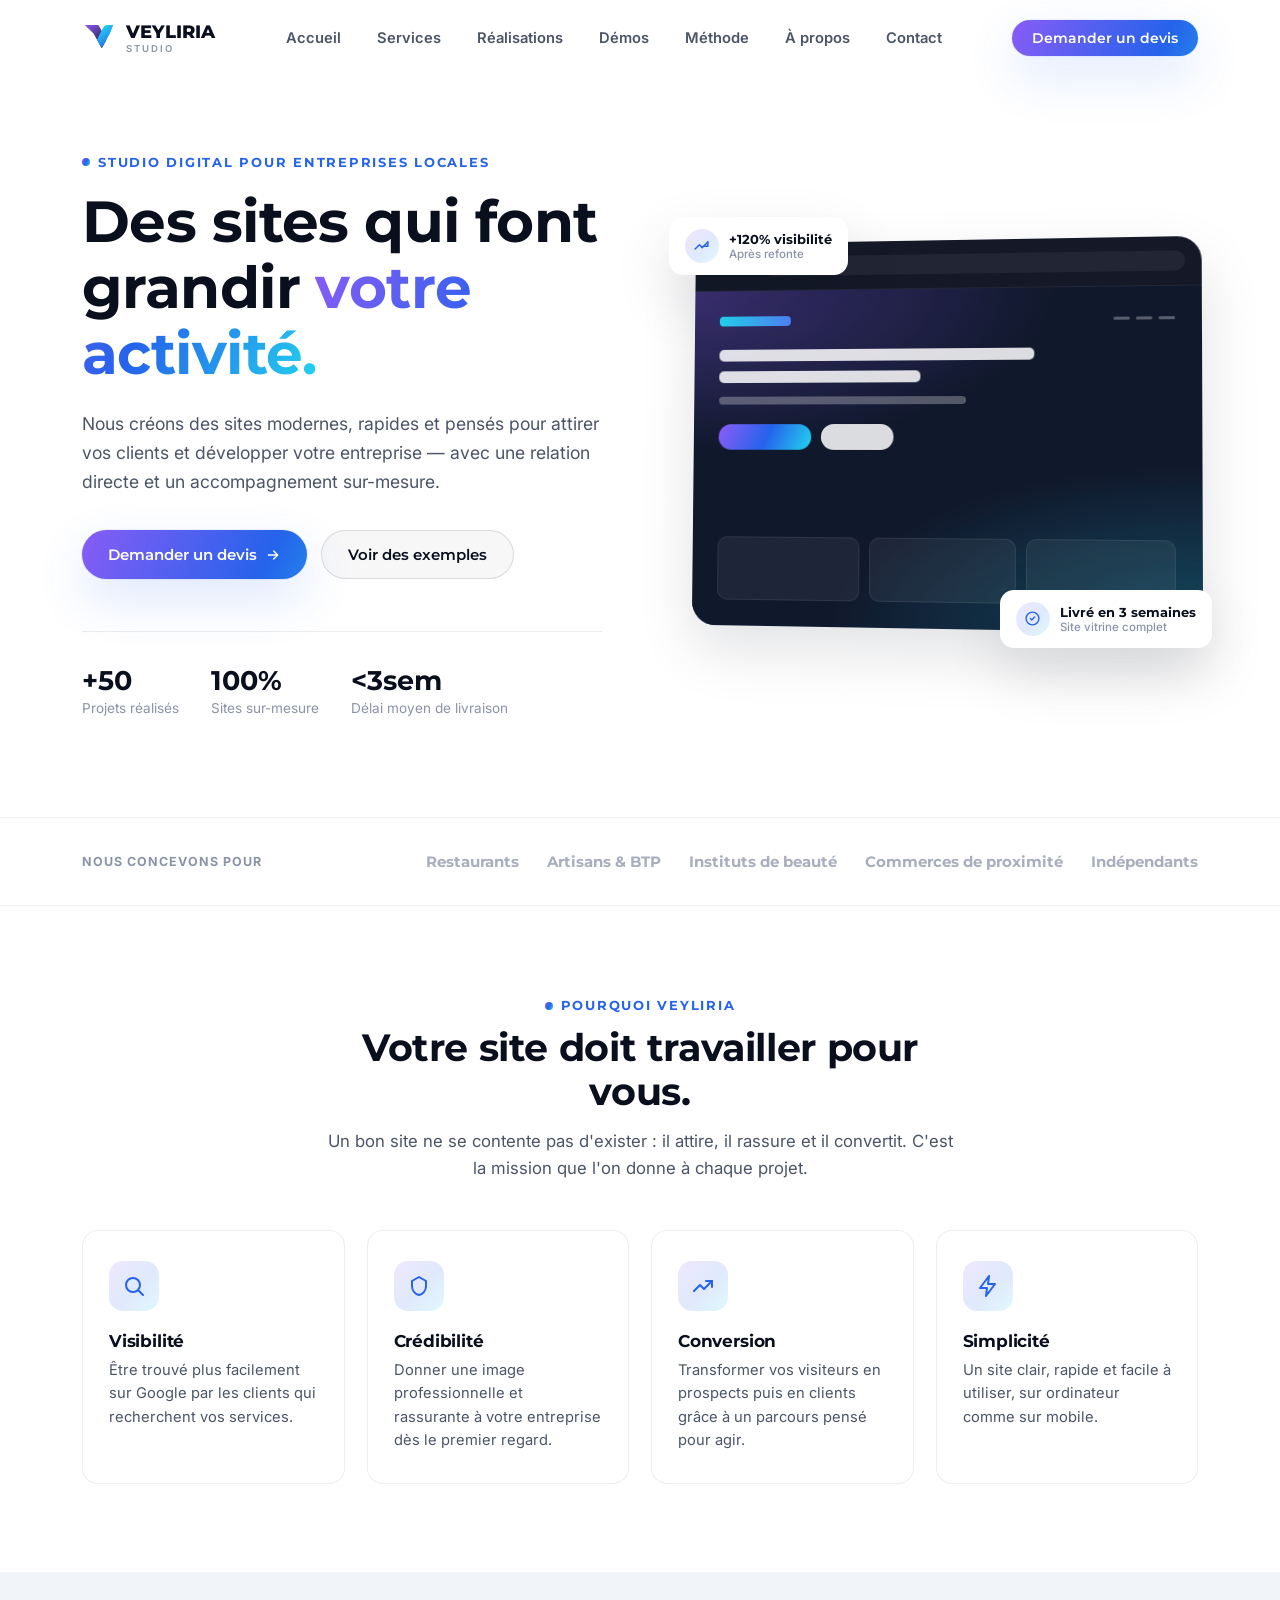
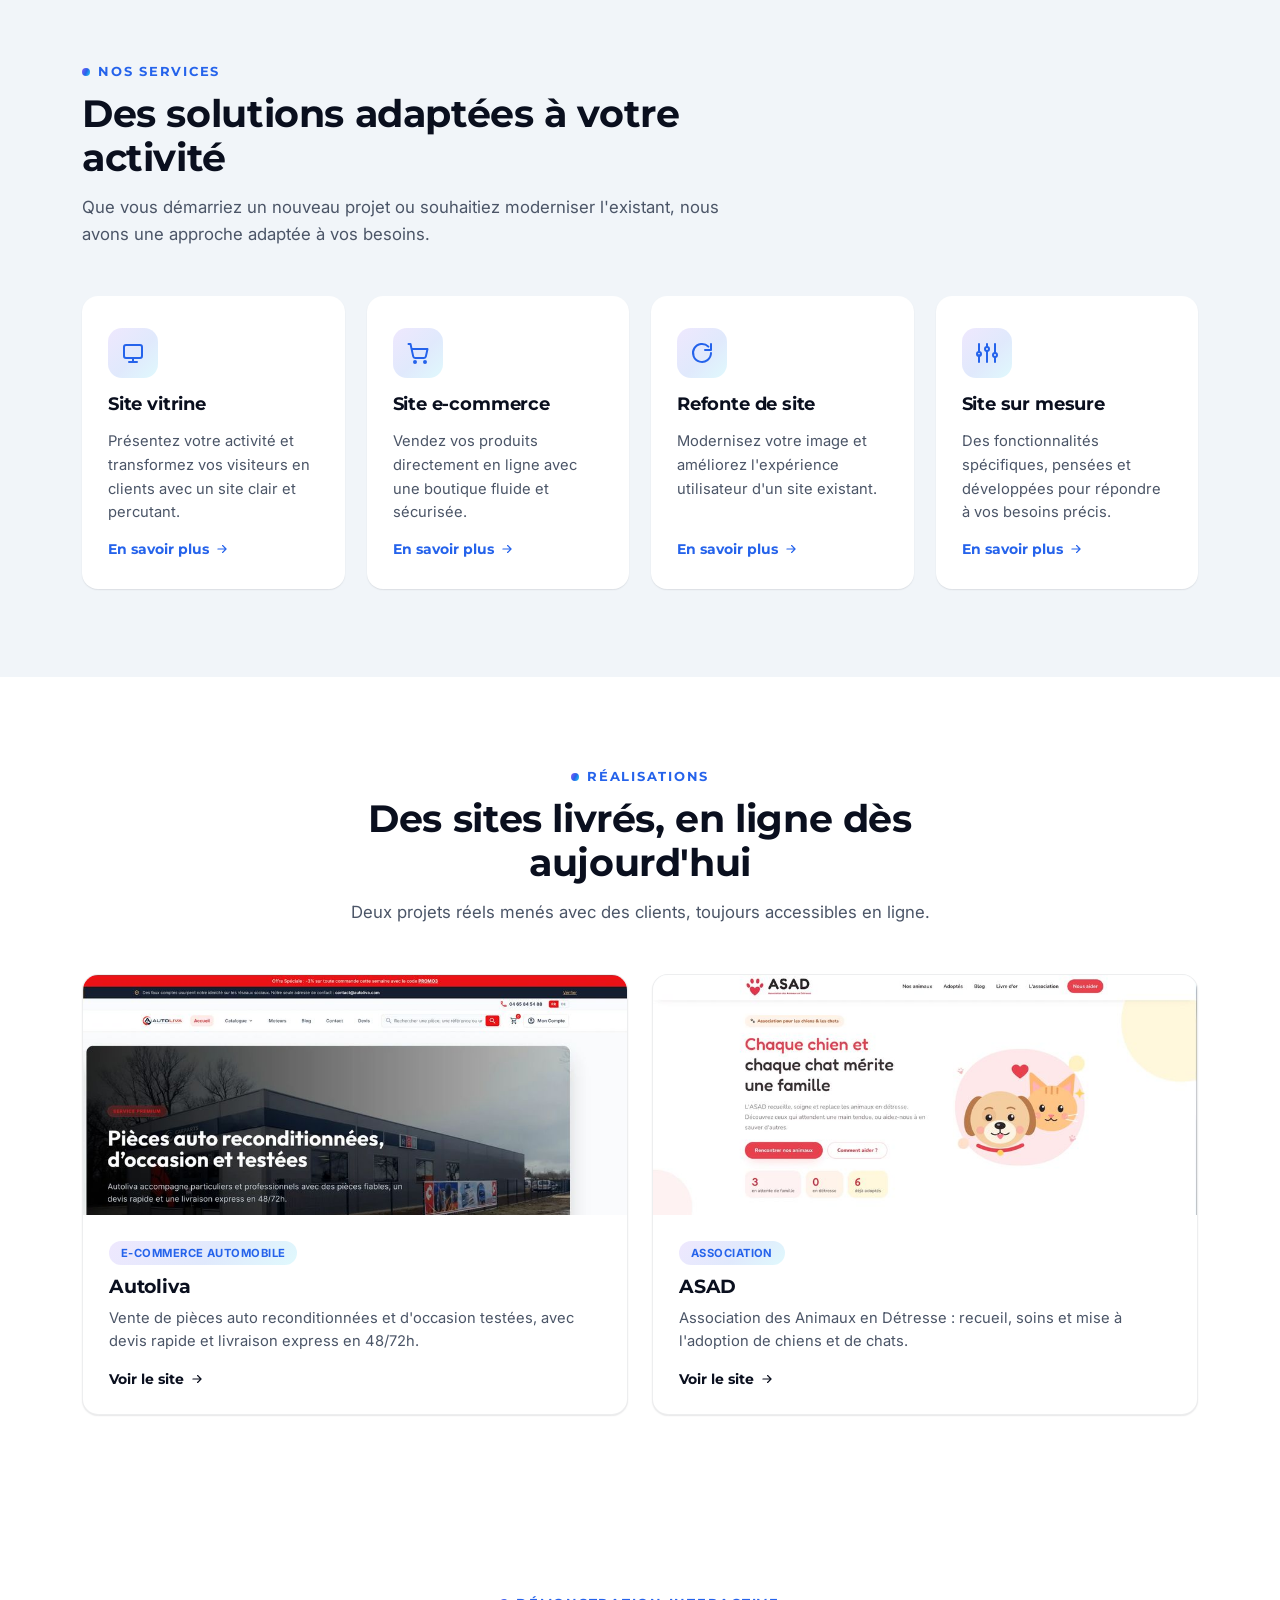
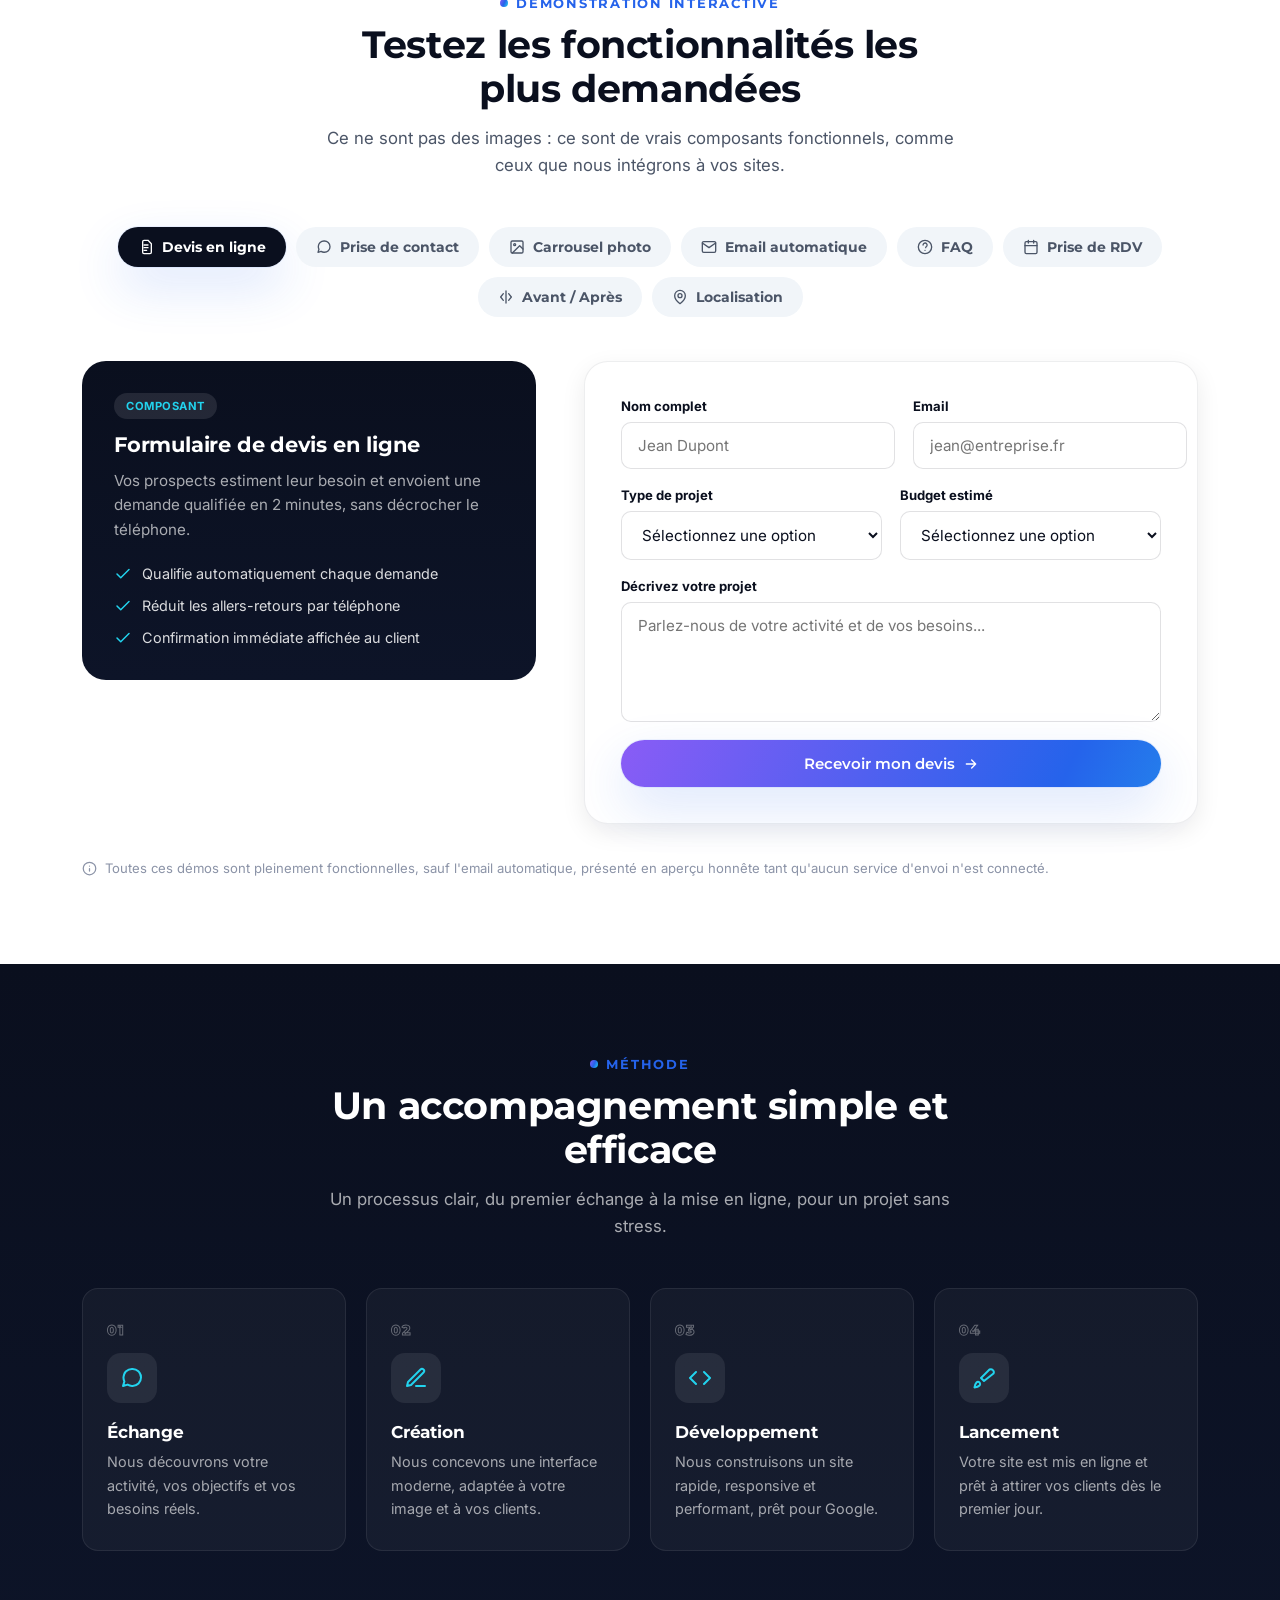
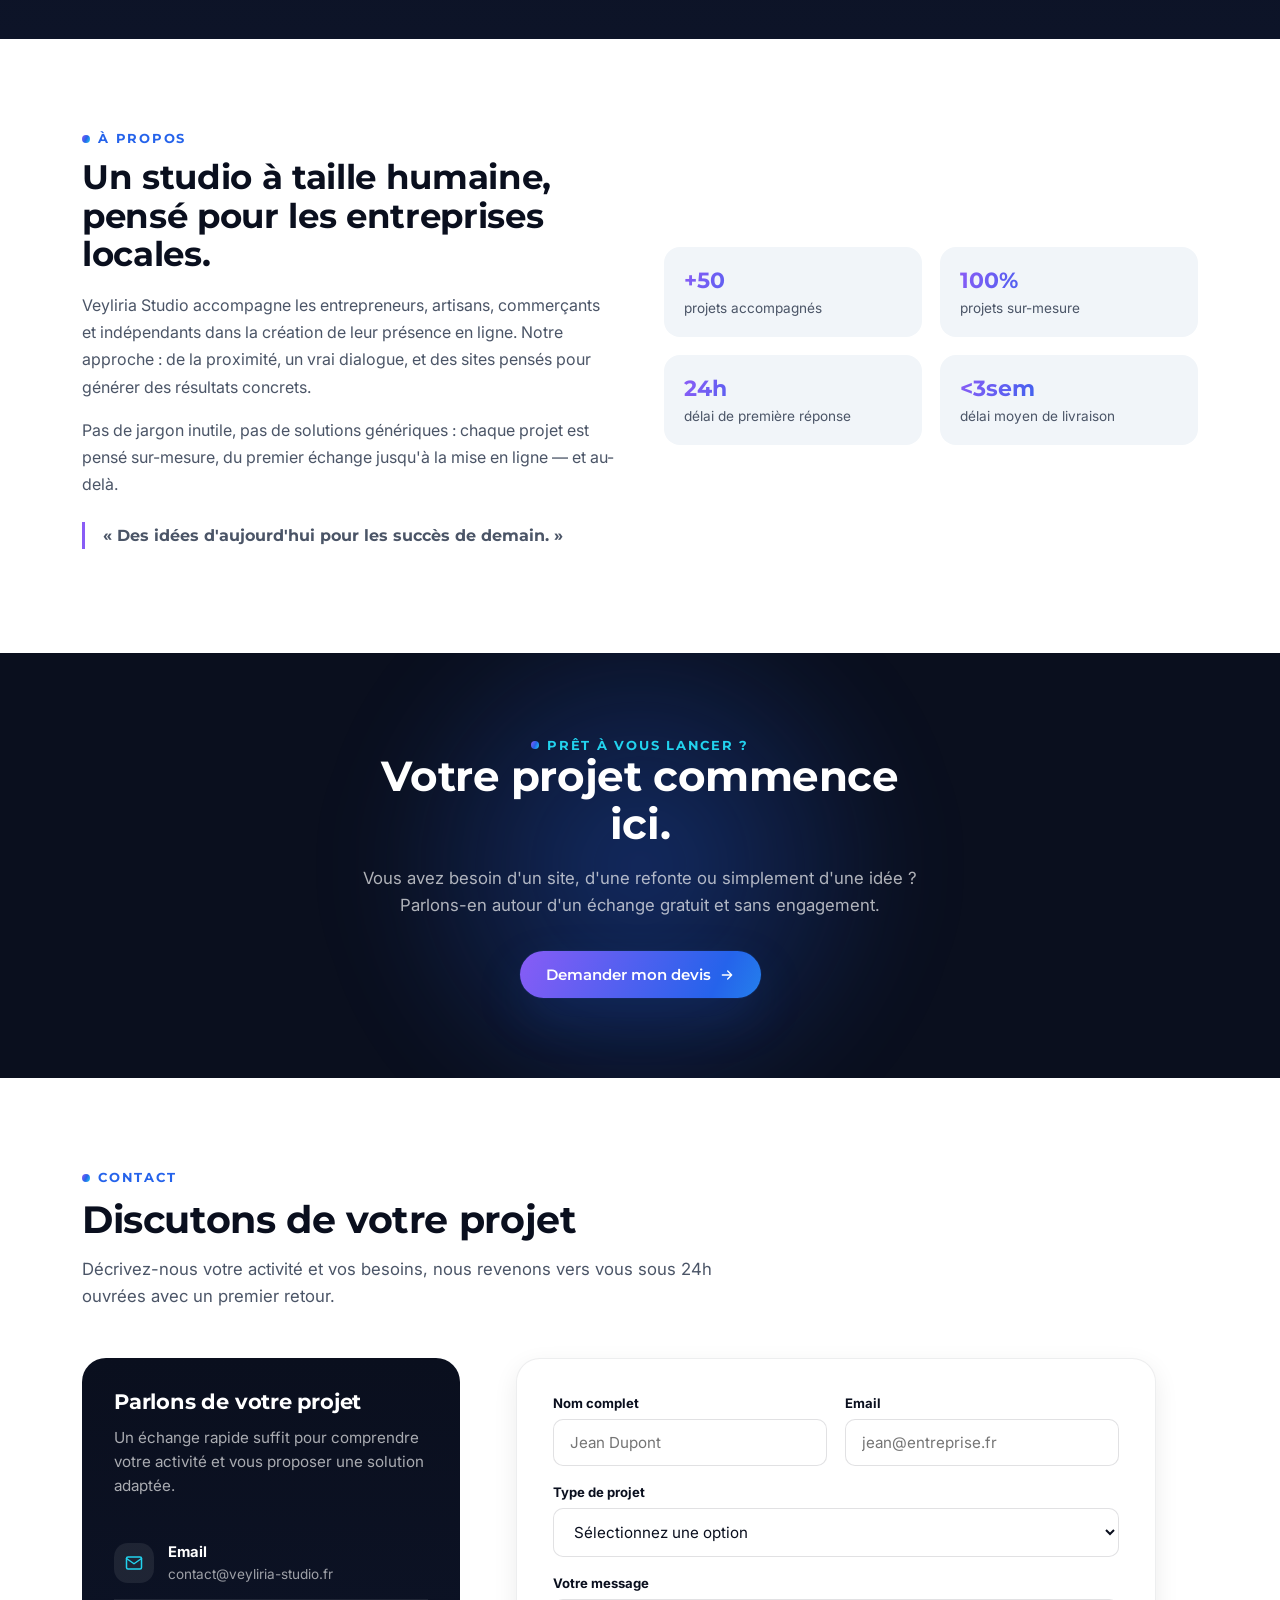
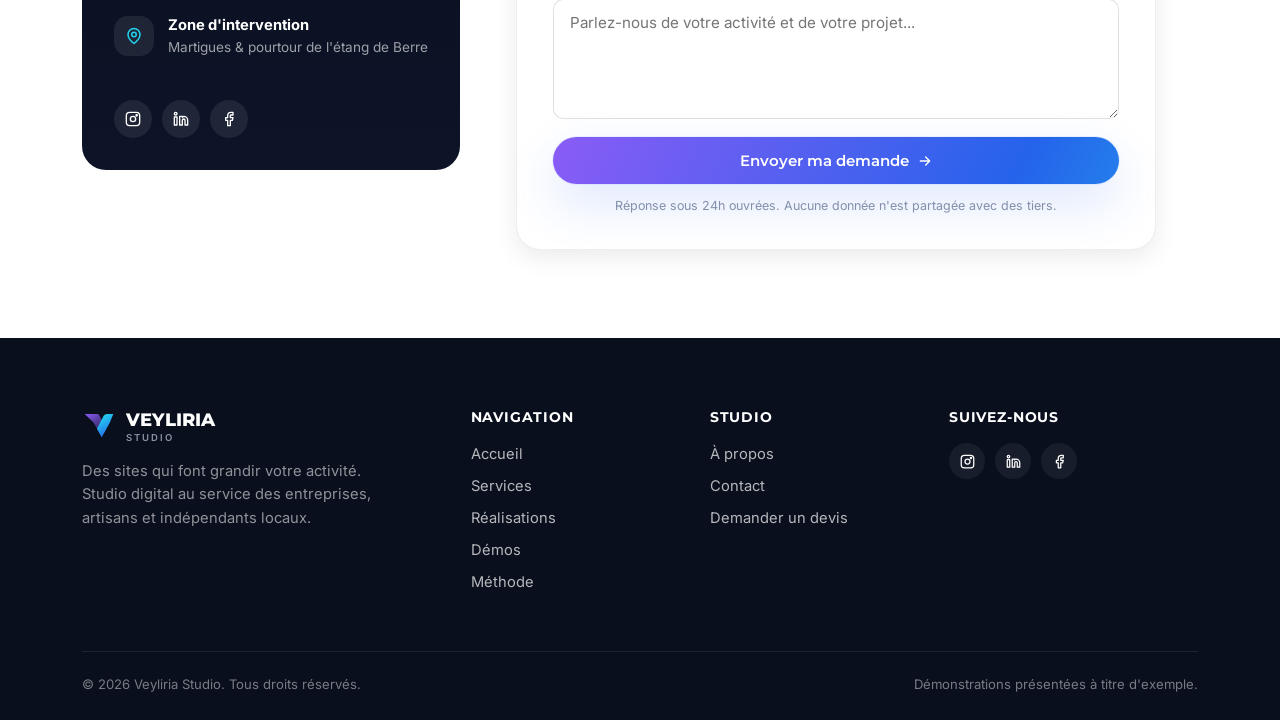
==== index.html @ 8e5d649e "Fix ASAD website URL Correct domain is asso-asad.fr (single "s"), not asso-assad.fr.  Co-Authored-By" ====
<!DOCTYPE html>
<html lang="fr">
<head>
<meta charset="UTF-8" />
<meta name="viewport" content="width=device-width, initial-scale=1.0" />
<title>Veyliria Studio — Des sites qui font grandir votre activité</title>
<meta name="description" content="Veyliria Studio crée des sites web modernes, rapides et sur-mesure pour les entreprises, artisans, commerçants et indépendants. Site vitrine, e-commerce, refonte." />
<link rel="icon" href="data:image/svg+xml,%3Csvg xmlns='http://www.w3.org/2000/svg' viewBox='0 0 100 100'%3E%3Cdefs%3E%3ClinearGradient id='g' x1='0' y1='0' x2='1' y2='1'%3E%3Cstop offset='0' stop-color='%238B5CF6'/%3E%3Cstop offset='0.5' stop-color='%232563EB'/%3E%3Cstop offset='1' stop-color='%2322D3EE'/%3E%3C/linearGradient%3E%3C/defs%3E%3Cpath d='M15 15L50 85L85 15L65 15L50 50L35 15Z' fill='url(%23g)'/%3E%3C/svg%3E" />

<link rel="preconnect" href="https://fonts.googleapis.com" />
<link rel="preconnect" href="https://fonts.gstatic.com" crossorigin />
<link href="https://fonts.googleapis.com/css2?family=Inter:wght@400;500;600;700&family=Montserrat:wght@600;700;800&display=swap" rel="stylesheet" />

<link rel="stylesheet" href="css/style.css" />
</head>
<body>

<div class="progress-bar" id="progressBar"></div>

<!-- ============ HEADER ============ -->
<header class="header" id="header">
  <div class="container">
    <a href="#accueil" class="brand">
      <svg class="logo-mark" viewBox="0 0 100 100" fill="none" xmlns="http://www.w3.org/2000/svg" aria-hidden="true">
        <defs>
          <linearGradient id="logoGradLeft" x1="10" y1="10" x2="60" y2="85" gradientUnits="userSpaceOnUse">
            <stop offset="0" stop-color="#8B5CF6"/>
            <stop offset="1" stop-color="#0A0F1E"/>
          </linearGradient>
          <linearGradient id="logoGradRight" x1="55" y1="20" x2="90" y2="70" gradientUnits="userSpaceOnUse">
            <stop offset="0" stop-color="#22D3EE"/>
            <stop offset="1" stop-color="#2563EB"/>
          </linearGradient>
        </defs>
        <path d="M8 12L44 12C47 12 49.5 13.6 51 16L72 55L58 80L34 37L8 12Z" fill="url(#logoGradLeft)"/>
        <path d="M92 12L74 12C69 12 65 14.6 62.5 19L44 55L58 80L82 37L92 12Z" fill="url(#logoGradRight)"/>
      </svg>
      <span class="brand-name">VEYLIRIA<small>STUDIO</small></span>
    </a>

    <nav class="nav-desktop" aria-label="Navigation principale">
      <a href="#accueil">Accueil</a>
      <a href="#services">Services</a>
      <a href="#realisations">Réalisations</a>
      <a href="#demos">Démos</a>
      <a href="#methode">Méthode</a>
      <a href="#a-propos">À propos</a>
      <a href="#contact">Contact</a>
    </nav>

    <div class="header-actions">
      <a href="#contact" class="btn btn-primary btn-sm">Demander un devis</a>
      <button class="nav-toggle" id="navToggle" aria-label="Ouvrir le menu" aria-expanded="false">
        <span></span><span></span><span></span>
      </button>
    </div>
  </div>
</header>

<div class="mobile-nav" id="mobileNav">
  <a href="#accueil">Accueil</a>
  <a href="#services">Services</a>
  <a href="#realisations">Réalisations</a>
  <a href="#demos">Démos</a>
  <a href="#methode">Méthode</a>
  <a href="#a-propos">À propos</a>
  <a href="#contact">Contact</a>
  <a href="#contact" class="btn btn-primary">Demander un devis</a>
</div>

<main>

  <!-- ============ HERO ============ -->
  <section id="accueil" class="hero">
    <div class="hero-bg">
      <div class="blob blob-1"></div>
      <div class="blob blob-2"></div>
      <div class="grid-pattern"></div>
    </div>
    <div class="container hero-grid">
      <div class="hero-content reveal">
        <span class="eyebrow">Studio digital pour entreprises locales</span>
        <h1>Des sites qui font grandir <span class="gradient-text">votre activité.</span></h1>
        <p class="hero-sub">Nous créons des sites modernes, rapides et pensés pour attirer vos clients et développer votre entreprise — avec une relation directe et un accompagnement sur-mesure.</p>
        <div class="hero-actions">
          <a href="#contact" class="btn btn-primary">
            Demander un devis
            <svg viewBox="0 0 24 24" fill="none" stroke="currentColor" stroke-width="2" stroke-linecap="round" stroke-linejoin="round"><path d="M5 12h14M13 6l6 6-6 6"/></svg>
          </a>
          <a href="#realisations" class="btn btn-ghost">Voir des exemples</a>
        </div>
        <div class="hero-stats">
          <div class="stat"><b>+50</b><span>Projets réalisés</span></div>
          <div class="stat"><b>100%</b><span>Sites sur-mesure</span></div>
          <div class="stat"><b>&lt;3sem</b><span>Délai moyen de livraison</span></div>
        </div>
      </div>

      <div class="hero-visual reveal">
        <div class="browser-card">
          <div class="browser-bar">
            <span></span><span></span><span></span>
            <div class="url-pill"></div>
          </div>
          <div class="browser-screen">
            <div class="screen-nav">
              <div class="brand-chip"></div>
              <div class="chip-lines">
                <div class="chip-line"></div><div class="chip-line"></div><div class="chip-line"></div>
              </div>
            </div>
            <div class="screen-hero">
              <div class="line w-70"></div>
              <div class="line w-45"></div>
              <div class="line sub"></div>
              <div class="cta-row">
                <div class="pill solid"></div>
                <div class="pill line"></div>
              </div>
            </div>
            <div class="screen-cards">
              <div class="card"></div><div class="card"></div><div class="card"></div>
            </div>
          </div>
        </div>

        <div class="float-badge badge-1">
          <span class="dot">
            <svg viewBox="0 0 24 24" fill="none" stroke="currentColor" stroke-width="2" stroke-linecap="round" stroke-linejoin="round"><path d="M3 17l6-6 4 4 8-8"/><path d="M21 7v6h-6"/></svg>
          </span>
          <span>+120% visibilité<small>Après refonte</small></span>
        </div>
        <div class="float-badge badge-2">
          <span class="dot">
            <svg viewBox="0 0 24 24" fill="none" stroke="currentColor" stroke-width="2" stroke-linecap="round" stroke-linejoin="round"><circle cx="12" cy="12" r="9"/><path d="M9 12l2 2 4-4"/></svg>
          </span>
          <span>Livré en 3 semaines<small>Site vitrine complet</small></span>
        </div>
      </div>
    </div>
  </section>

  <!-- ============ TRUST BAR ============ -->
  <div class="trust-bar">
    <div class="container">
      <p>Nous concevons pour</p>
      <div class="trust-logos">
        <span>Restaurants</span>
        <span>Artisans & BTP</span>
        <span>Instituts de beauté</span>
        <span>Commerces de proximité</span>
        <span>Indépendants</span>
      </div>
    </div>
  </div>

  <!-- ============ BENEFITS ============ -->
  <section id="benefices" class="benefits section-pad">
    <div class="container">
      <div class="section-head center reveal">
        <span class="eyebrow">Pourquoi Veyliria</span>
        <h2>Votre site doit travailler pour vous.</h2>
        <p>Un bon site ne se contente pas d'exister : il attire, il rassure et il convertit. C'est la mission que l'on donne à chaque projet.</p>
      </div>

      <div class="benefits-grid reveal-stagger">
        <div class="benefit-card">
          <div class="icon-tile">
            <svg viewBox="0 0 24 24" fill="none" stroke="currentColor" stroke-width="2" stroke-linecap="round" stroke-linejoin="round"><circle cx="11" cy="11" r="7"/><path d="M21 21l-4.3-4.3"/></svg>
          </div>
          <h3>Visibilité</h3>
          <p>Être trouvé plus facilement sur Google par les clients qui recherchent vos services.</p>
        </div>
        <div class="benefit-card">
          <div class="icon-tile">
            <svg viewBox="0 0 24 24" fill="none" stroke="currentColor" stroke-width="2" stroke-linecap="round" stroke-linejoin="round"><path d="M12 3l7 4v5c0 4.5-3 8-7 9-4-1-7-4.5-7-9V7l7-4z"/></svg>
          </div>
          <h3>Crédibilité</h3>
          <p>Donner une image professionnelle et rassurante à votre entreprise dès le premier regard.</p>
        </div>
        <div class="benefit-card">
          <div class="icon-tile">
            <svg viewBox="0 0 24 24" fill="none" stroke="currentColor" stroke-width="2" stroke-linecap="round" stroke-linejoin="round"><path d="M3 17l6-6 4 4 8-8"/><path d="M15 7h6v6"/></svg>
          </div>
          <h3>Conversion</h3>
          <p>Transformer vos visiteurs en prospects puis en clients grâce à un parcours pensé pour agir.</p>
        </div>
        <div class="benefit-card">
          <div class="icon-tile">
            <svg viewBox="0 0 24 24" fill="none" stroke="currentColor" stroke-width="2" stroke-linecap="round" stroke-linejoin="round"><path d="M13 2L4 14h7l-1 8 9-12h-7l1-8z"/></svg>
          </div>
          <h3>Simplicité</h3>
          <p>Un site clair, rapide et facile à utiliser, sur ordinateur comme sur mobile.</p>
        </div>
      </div>
    </div>
  </section>

  <!-- ============ SERVICES ============ -->
  <section id="services" class="services section-pad">
    <div class="container">
      <div class="section-head reveal">
        <span class="eyebrow">Nos services</span>
        <h2>Des solutions adaptées à votre activité</h2>
        <p>Que vous démarriez un nouveau projet ou souhaitiez moderniser l'existant, nous avons une approche adaptée à vos besoins.</p>
      </div>

      <div class="services-grid reveal-stagger">
        <div class="service-card">
          <div class="icon-tile">
            <svg viewBox="0 0 24 24" fill="none" stroke="currentColor" stroke-width="2" stroke-linecap="round" stroke-linejoin="round"><rect x="3" y="4" width="18" height="13" rx="2"/><path d="M8 21h8M12 17v4"/></svg>
          </div>
          <h3>Site vitrine</h3>
          <p>Présentez votre activité et transformez vos visiteurs en clients avec un site clair et percutant.</p>
          <a href="#contact" class="service-link">En savoir plus
            <svg viewBox="0 0 24 24" fill="none" stroke="currentColor" stroke-width="2" stroke-linecap="round" stroke-linejoin="round"><path d="M5 12h14M13 6l6 6-6 6"/></svg>
          </a>
        </div>
        <div class="service-card">
          <div class="icon-tile">
            <svg viewBox="0 0 24 24" fill="none" stroke="currentColor" stroke-width="2" stroke-linecap="round" stroke-linejoin="round"><circle cx="9" cy="21" r="1"/><circle cx="19" cy="21" r="1"/><path d="M2.5 3h2l2.7 12.4a2 2 0 0 0 2 1.6h8.7a2 2 0 0 0 2-1.6L21.5 8H6"/></svg>
          </div>
          <h3>Site e-commerce</h3>
          <p>Vendez vos produits directement en ligne avec une boutique fluide et sécurisée.</p>
          <a href="#contact" class="service-link">En savoir plus
            <svg viewBox="0 0 24 24" fill="none" stroke="currentColor" stroke-width="2" stroke-linecap="round" stroke-linejoin="round"><path d="M5 12h14M13 6l6 6-6 6"/></svg>
          </a>
        </div>
        <div class="service-card">
          <div class="icon-tile">
            <svg viewBox="0 0 24 24" fill="none" stroke="currentColor" stroke-width="2" stroke-linecap="round" stroke-linejoin="round"><path d="M21 12a9 9 0 1 1-2.6-6.4"/><path d="M21 3v6h-6"/></svg>
          </div>
          <h3>Refonte de site</h3>
          <p>Modernisez votre image et améliorez l'expérience utilisateur d'un site existant.</p>
          <a href="#contact" class="service-link">En savoir plus
            <svg viewBox="0 0 24 24" fill="none" stroke="currentColor" stroke-width="2" stroke-linecap="round" stroke-linejoin="round"><path d="M5 12h14M13 6l6 6-6 6"/></svg>
          </a>
        </div>
        <div class="service-card">
          <div class="icon-tile">
            <svg viewBox="0 0 24 24" fill="none" stroke="currentColor" stroke-width="2" stroke-linecap="round" stroke-linejoin="round"><path d="M4 21v-7M4 10V3M12 21v-11M12 6V3M20 21v-5M20 12V3"/><circle cx="4" cy="13" r="2"/><circle cx="12" cy="8" r="2"/><circle cx="20" cy="14" r="2"/></svg>
          </div>
          <h3>Site sur mesure</h3>
          <p>Des fonctionnalités spécifiques, pensées et développées pour répondre à vos besoins précis.</p>
          <a href="#contact" class="service-link">En savoir plus
            <svg viewBox="0 0 24 24" fill="none" stroke="currentColor" stroke-width="2" stroke-linecap="round" stroke-linejoin="round"><path d="M5 12h14M13 6l6 6-6 6"/></svg>
          </a>
        </div>
      </div>
    </div>
  </section>

  <!-- ============ RÉALISATIONS ============ -->
  <section id="realisations" class="portfolio section-pad">
    <div class="container">
      <div class="section-head center reveal">
        <span class="eyebrow">Réalisations</span>
        <h2>Des sites livrés, en ligne dès aujourd'hui</h2>
        <p>Deux projets réels menés avec des clients, toujours accessibles en ligne.</p>
      </div>

      <div class="portfolio-grid reveal-stagger">
        <article class="project-card">
          <div class="project-shot">
            <img src="assets/realisations/autoliva.jpg" alt="Aperçu du site Autoliva" loading="lazy" />
          </div>
          <div class="project-body">
            <span class="cat-badge">E-commerce automobile</span>
            <h3>Autoliva</h3>
            <p>Vente de pièces auto reconditionnées et d'occasion testées, avec devis rapide et livraison express en 48/72h.</p>
            <a href="https://autoliva.com" target="_blank" rel="noopener" class="project-cta">
              Voir le site
              <svg viewBox="0 0 24 24" fill="none" stroke="currentColor" stroke-width="2" stroke-linecap="round" stroke-linejoin="round"><path d="M5 12h14M13 6l6 6-6 6"/></svg>
            </a>
          </div>
        </article>

        <article class="project-card">
          <div class="project-shot">
            <img src="assets/realisations/asad.jpg" alt="Aperçu du site ASAD" loading="lazy" />
          </div>
          <div class="project-body">
            <span class="cat-badge">Association</span>
            <h3>ASAD</h3>
            <p>Association des Animaux en Détresse : recueil, soins et mise à l'adoption de chiens et de chats.</p>
            <a href="https://asso-asad.fr" target="_blank" rel="noopener" class="project-cta">
              Voir le site
              <svg viewBox="0 0 24 24" fill="none" stroke="currentColor" stroke-width="2" stroke-linecap="round" stroke-linejoin="round"><path d="M5 12h14M13 6l6 6-6 6"/></svg>
            </a>
          </div>
        </article>
      </div>
    </div>
  </section>

  <!-- ============ DEMOS INTERACTIVES ============ -->
  <section id="demos" class="demoshow section-pad">
    <div class="container">
      <div class="section-head center reveal">
        <span class="eyebrow">Démonstration interactive</span>
        <h2>Testez les fonctionnalités les plus demandées</h2>
        <p>Ce ne sont pas des images : ce sont de vrais composants fonctionnels, comme ceux que nous intégrons à vos sites.</p>
      </div>

      <div class="demo-tabs reveal" role="tablist" aria-label="Choisir une démonstration">
        <button class="demo-tab is-active" type="button" role="tab" aria-selected="true" aria-controls="demoPanel-devis" id="demoTab-devis" data-demo="devis">
          <svg viewBox="0 0 24 24" fill="none" stroke="currentColor" stroke-width="2" stroke-linecap="round" stroke-linejoin="round"><path d="M9 2h6l5 5v13a2 2 0 0 1-2 2H9a2 2 0 0 1-2-2V4a2 2 0 0 1 2-2z"/><path d="M9 9h6M9 13h6M9 17h4"/></svg>
          Devis en ligne
        </button>
        <button class="demo-tab" type="button" role="tab" aria-selected="false" aria-controls="demoPanel-contact" id="demoTab-contact" data-demo="contact">
          <svg viewBox="0 0 24 24" fill="none" stroke="currentColor" stroke-width="2" stroke-linecap="round" stroke-linejoin="round"><path d="M21 11.5a8.38 8.38 0 0 1-8.5 8.4H12a8.3 8.3 0 0 1-4.4-1.3L3 20l1.4-4.6A8.3 8.3 0 0 1 3.5 11 8.4 8.4 0 0 1 12 3a8.4 8.4 0 0 1 9 8.5z"/></svg>
          Prise de contact
        </button>
        <button class="demo-tab" type="button" role="tab" aria-selected="false" aria-controls="demoPanel-carousel" id="demoTab-carousel" data-demo="carousel">
          <svg viewBox="0 0 24 24" fill="none" stroke="currentColor" stroke-width="2" stroke-linecap="round" stroke-linejoin="round"><rect x="3" y="3" width="18" height="18" rx="2"/><circle cx="8.5" cy="8.5" r="1.5"/><path d="M21 15l-5-5L5 21"/></svg>
          Carrousel photo
        </button>
        <button class="demo-tab" type="button" role="tab" aria-selected="false" aria-controls="demoPanel-email" id="demoTab-email" data-demo="email">
          <svg viewBox="0 0 24 24" fill="none" stroke="currentColor" stroke-width="2" stroke-linecap="round" stroke-linejoin="round"><rect x="2" y="4" width="20" height="16" rx="2"/><path d="m22 6-10 7L2 6"/></svg>
          Email automatique
        </button>
        <button class="demo-tab" type="button" role="tab" aria-selected="false" aria-controls="demoPanel-faq" id="demoTab-faq" data-demo="faq">
          <svg viewBox="0 0 24 24" fill="none" stroke="currentColor" stroke-width="2" stroke-linecap="round" stroke-linejoin="round"><circle cx="12" cy="12" r="10"/><path d="M9.1 9a3 3 0 1 1 5.82 1c-.4 1-1.9 1.6-1.9 3"/><path d="M12 17h.01"/></svg>
          FAQ
        </button>
        <button class="demo-tab" type="button" role="tab" aria-selected="false" aria-controls="demoPanel-booking" id="demoTab-booking" data-demo="booking">
          <svg viewBox="0 0 24 24" fill="none" stroke="currentColor" stroke-width="2" stroke-linecap="round" stroke-linejoin="round"><rect x="3" y="4" width="18" height="18" rx="2"/><path d="M16 2v4M8 2v4M3 10h18"/></svg>
          Prise de RDV
        </button>
        <button class="demo-tab" type="button" role="tab" aria-selected="false" aria-controls="demoPanel-beforeafter" id="demoTab-beforeafter" data-demo="beforeafter">
          <svg viewBox="0 0 24 24" fill="none" stroke="currentColor" stroke-width="2" stroke-linecap="round" stroke-linejoin="round"><path d="M12 3v18M8 7l-4 5 4 5M16 7l4 5-4 5"/></svg>
          Avant / Après
        </button>
        <button class="demo-tab" type="button" role="tab" aria-selected="false" aria-controls="demoPanel-map" id="demoTab-map" data-demo="map">
          <svg viewBox="0 0 24 24" fill="none" stroke="currentColor" stroke-width="2" stroke-linecap="round" stroke-linejoin="round"><path d="M20 10c0 6-8 12-8 12s-8-6-8-12a8 8 0 0 1 16 0z"/><circle cx="12" cy="10" r="3"/></svg>
          Localisation
        </button>
      </div>

      <div class="reveal">

        <!-- PANEL: DEVIS -->
        <div class="demo-panel is-active" data-demo-panel="devis" id="demoPanel-devis" role="tabpanel" aria-labelledby="demoTab-devis">
          <div class="demo-info">
            <span class="demo-badge">Composant</span>
            <h3>Formulaire de devis en ligne</h3>
            <p>Vos prospects estiment leur besoin et envoient une demande qualifiée en 2 minutes, sans décrocher le téléphone.</p>
            <ul class="demo-points">
              <li><svg viewBox="0 0 24 24" fill="none" stroke="currentColor" stroke-width="2" stroke-linecap="round" stroke-linejoin="round"><path d="M20 6 9 17l-5-5"/></svg>Qualifie automatiquement chaque demande</li>
              <li><svg viewBox="0 0 24 24" fill="none" stroke="currentColor" stroke-width="2" stroke-linecap="round" stroke-linejoin="round"><path d="M20 6 9 17l-5-5"/></svg>Réduit les allers-retours par téléphone</li>
              <li><svg viewBox="0 0 24 24" fill="none" stroke="currentColor" stroke-width="2" stroke-linecap="round" stroke-linejoin="round"><path d="M20 6 9 17l-5-5"/></svg>Confirmation immédiate affichée au client</li>
            </ul>
          </div>
          <div class="contact-form" id="devisWrap">
            <form id="devisForm" novalidate>
              <div class="form-row two">
                <div class="field" id="field-devisName">
                  <label for="devisName">Nom complet</label>
                  <input type="text" id="devisName" placeholder="Jean Dupont" required />
                  <span class="field-error">Merci de renseigner votre nom.</span>
                </div>
                <div class="field" id="field-devisEmail">
                  <label for="devisEmail">Email</label>
                  <input type="email" id="devisEmail" placeholder="jean@entreprise.fr" required />
                  <span class="field-error">Merci de renseigner un email valide.</span>
                </div>
              </div>
              <div class="form-row two">
                <div class="field" id="field-devisType">
                  <label for="devisType">Type de projet</label>
                  <select id="devisType" required>
                    <option value="">Sélectionnez une option</option>
                    <option value="vitrine">Site vitrine</option>
                    <option value="ecommerce">Site e-commerce</option>
                    <option value="refonte">Refonte de site</option>
                    <option value="mesure">Site sur mesure</option>
                  </select>
                  <span class="field-error">Merci de sélectionner un type de projet.</span>
                </div>
                <div class="field" id="field-devisBudget">
                  <label for="devisBudget">Budget estimé</label>
                  <select id="devisBudget" required>
                    <option value="">Sélectionnez une option</option>
                    <option value="-1000">Moins de 1000€</option>
                    <option value="1000-3000">1000€ – 3000€</option>
                    <option value="3000-6000">3000€ – 6000€</option>
                    <option value="+6000">Plus de 6000€</option>
                  </select>
                  <span class="field-error">Merci de sélectionner un budget estimé.</span>
                </div>
              </div>
              <div class="form-row">
                <div class="field" id="field-devisMessage">
                  <label for="devisMessage">Décrivez votre projet</label>
                  <textarea id="devisMessage" placeholder="Parlez-nous de votre activité et de vos besoins..." required></textarea>
                  <span class="field-error">Merci de décrire brièvement votre projet.</span>
                </div>
              </div>
              <button type="submit" class="btn btn-primary btn-block">
                Recevoir mon devis
                <svg viewBox="0 0 24 24" fill="none" stroke="currentColor" stroke-width="2" stroke-linecap="round" stroke-linejoin="round"><path d="M5 12h14M13 6l6 6-6 6"/></svg>
              </button>
            </form>
            <div class="form-success" id="devisSuccess">
              <div class="icon-tile">
                <svg viewBox="0 0 24 24" fill="none" stroke="currentColor" stroke-width="2" stroke-linecap="round" stroke-linejoin="round"><circle cx="12" cy="12" r="10"/><path d="m9 12 2 2 4-4"/></svg>
              </div>
              <h3>Demande de devis enregistrée !</h3>
              <p>Sur votre site, votre client recevrait ici une confirmation immédiate, avant même votre premier appel.</p>
              <button type="button" class="btn btn-ghost btn-sm" data-reset-for="devis">Faire un autre essai</button>
            </div>
          </div>
        </div>

        <!-- PANEL: CONTACT -->
        <div class="demo-panel" data-demo-panel="contact" id="demoPanel-contact" role="tabpanel" aria-labelledby="demoTab-contact" hidden>
          <div class="demo-info">
            <span class="demo-badge">Composant</span>
            <h3>Formulaire de prise de contact</h3>
            <p>Un formulaire court, pensé pour ne décourager personne, avec une validation en temps réel qui rassure le visiteur.</p>
            <ul class="demo-points">
              <li><svg viewBox="0 0 24 24" fill="none" stroke="currentColor" stroke-width="2" stroke-linecap="round" stroke-linejoin="round"><path d="M20 6 9 17l-5-5"/></svg>3 champs seulement pour maximiser les envois</li>
              <li><svg viewBox="0 0 24 24" fill="none" stroke="currentColor" stroke-width="2" stroke-linecap="round" stroke-linejoin="round"><path d="M20 6 9 17l-5-5"/></svg>Messages d'erreur clairs et immédiats</li>
              <li><svg viewBox="0 0 24 24" fill="none" stroke="currentColor" stroke-width="2" stroke-linecap="round" stroke-linejoin="round"><path d="M20 6 9 17l-5-5"/></svg>100% responsive, testé sur mobile</li>
            </ul>
          </div>
          <div class="contact-form" id="dcWrap">
            <form id="dcForm" novalidate>
              <div class="form-row two">
                <div class="field" id="field-dcName">
                  <label for="dcName">Nom complet</label>
                  <input type="text" id="dcName" placeholder="Jean Dupont" required />
                  <span class="field-error">Merci de renseigner votre nom.</span>
                </div>
                <div class="field" id="field-dcEmail">
                  <label for="dcEmail">Email</label>
                  <input type="email" id="dcEmail" placeholder="jean@entreprise.fr" required />
                  <span class="field-error">Merci de renseigner un email valide.</span>
                </div>
              </div>
              <div class="form-row">
                <div class="field" id="field-dcMessage">
                  <label for="dcMessage">Votre message</label>
                  <textarea id="dcMessage" placeholder="Bonjour, je souhaite..." required></textarea>
                  <span class="field-error">Merci de renseigner un message.</span>
                </div>
              </div>
              <button type="submit" class="btn btn-primary btn-block">
                Envoyer le message
                <svg viewBox="0 0 24 24" fill="none" stroke="currentColor" stroke-width="2" stroke-linecap="round" stroke-linejoin="round"><path d="M5 12h14M13 6l6 6-6 6"/></svg>
              </button>
            </form>
            <div class="form-success" id="dcSuccess">
              <div class="icon-tile">
                <svg viewBox="0 0 24 24" fill="none" stroke="currentColor" stroke-width="2" stroke-linecap="round" stroke-linejoin="round"><circle cx="12" cy="12" r="10"/><path d="m9 12 2 2 4-4"/></svg>
              </div>
              <h3>Message envoyé !</h3>
              <p>C'est exactement ce que vos visiteurs verraient après avoir pris contact avec vous.</p>
              <button type="button" class="btn btn-ghost btn-sm" data-reset-for="dc">Faire un autre essai</button>
            </div>
          </div>
        </div>

        <!-- PANEL: CARROUSEL -->
        <div class="demo-panel" data-demo-panel="carousel" id="demoPanel-carousel" role="tabpanel" aria-labelledby="demoTab-carousel" hidden>
          <div class="demo-info">
            <span class="demo-badge">Composant</span>
            <h3>Carrousel photo</h3>
            <p>Idéal pour une galerie de réalisations, une vitrine ou une page d'accueil : navigation tactile, flèches et défilement automatique.</p>
            <ul class="demo-points">
              <li><svg viewBox="0 0 24 24" fill="none" stroke="currentColor" stroke-width="2" stroke-linecap="round" stroke-linejoin="round"><path d="M20 6 9 17l-5-5"/></svg>Défilement au clic, au clavier ou au doigt</li>
              <li><svg viewBox="0 0 24 24" fill="none" stroke="currentColor" stroke-width="2" stroke-linecap="round" stroke-linejoin="round"><path d="M20 6 9 17l-5-5"/></svg>Pause automatique dès que vous interagissez</li>
              <li><svg viewBox="0 0 24 24" fill="none" stroke="currentColor" stroke-width="2" stroke-linecap="round" stroke-linejoin="round"><path d="M20 6 9 17l-5-5"/></svg>S'adapte à vos propres photos</li>
            </ul>
          </div>
          <div class="demo-widget-frame">
            <div class="carousel" id="photoCarousel" tabindex="0" aria-roledescription="carrousel" aria-label="Exemples de photos">
              <div class="carousel-track" id="carouselTrack">
                <div class="carousel-slide tone-1">
                  <div class="shape"></div>
                  <div class="carousel-caption">
                    <svg viewBox="0 0 24 24" fill="none" stroke="currentColor" stroke-width="2" stroke-linecap="round" stroke-linejoin="round"><rect x="3" y="3" width="18" height="18" rx="2"/><circle cx="8.5" cy="8.5" r="1.5"/><path d="M21 15l-5-5L5 21"/></svg>
                    <span>Mise en avant de la vitrine</span>
                  </div>
                </div>
                <div class="carousel-slide tone-3">
                  <div class="shape"></div>
                  <div class="carousel-caption">
                    <svg viewBox="0 0 24 24" fill="none" stroke="currentColor" stroke-width="2" stroke-linecap="round" stroke-linejoin="round"><rect x="3" y="3" width="18" height="18" rx="2"/><circle cx="8.5" cy="8.5" r="1.5"/><path d="M21 15l-5-5L5 21"/></svg>
                    <span>Galerie de réalisations</span>
                  </div>
                </div>
                <div class="carousel-slide tone-2">
                  <div class="shape"></div>
                  <div class="carousel-caption">
                    <svg viewBox="0 0 24 24" fill="none" stroke="currentColor" stroke-width="2" stroke-linecap="round" stroke-linejoin="round"><rect x="3" y="3" width="18" height="18" rx="2"/><circle cx="8.5" cy="8.5" r="1.5"/><path d="M21 15l-5-5L5 21"/></svg>
                    <span>Ambiance & univers de marque</span>
                  </div>
                </div>
                <div class="carousel-slide tone-4">
                  <div class="shape"></div>
                  <div class="carousel-caption">
                    <svg viewBox="0 0 24 24" fill="none" stroke="currentColor" stroke-width="2" stroke-linecap="round" stroke-linejoin="round"><rect x="3" y="3" width="18" height="18" rx="2"/><circle cx="8.5" cy="8.5" r="1.5"/><path d="M21 15l-5-5L5 21"/></svg>
                    <span>Équipe & savoir-faire</span>
                  </div>
                </div>
              </div>
              <button class="carousel-arrow prev" id="carouselPrev" aria-label="Photo précédente">
                <svg viewBox="0 0 24 24" fill="none" stroke="currentColor" stroke-width="2" stroke-linecap="round" stroke-linejoin="round"><path d="M15 18l-6-6 6-6"/></svg>
              </button>
              <button class="carousel-arrow next" id="carouselNext" aria-label="Photo suivante">
                <svg viewBox="0 0 24 24" fill="none" stroke="currentColor" stroke-width="2" stroke-linecap="round" stroke-linejoin="round"><path d="M9 18l6-6-6-6"/></svg>
              </button>
            </div>
            <div class="carousel-dots" id="carouselDots">
              <button class="is-active" data-slide="0" aria-label="Aller à la photo 1"></button>
              <button data-slide="1" aria-label="Aller à la photo 2"></button>
              <button data-slide="2" aria-label="Aller à la photo 3"></button>
              <button data-slide="3" aria-label="Aller à la photo 4"></button>
            </div>
          </div>
        </div>

        <!-- PANEL: EMAIL AUTOMATIQUE -->
        <div class="demo-panel" data-demo-panel="email" id="demoPanel-email" role="tabpanel" aria-labelledby="demoTab-email" hidden>
          <div class="demo-info">
            <span class="demo-badge">Composant</span>
            <h3>Email automatique</h3>
            <p>Après un devis ou une prise de contact, un email de confirmation part automatiquement vers votre client — sans aucune action de votre part.</p>
            <ul class="demo-points">
              <li><svg viewBox="0 0 24 24" fill="none" stroke="currentColor" stroke-width="2" stroke-linecap="round" stroke-linejoin="round"><path d="M20 6 9 17l-5-5"/></svg>Rassure le client immédiatement après l'envoi</li>
              <li><svg viewBox="0 0 24 24" fill="none" stroke="currentColor" stroke-width="2" stroke-linecap="round" stroke-linejoin="round"><path d="M20 6 9 17l-5-5"/></svg>Personnalisé avec le nom du client</li>
              <li><svg viewBox="0 0 24 24" fill="none" stroke="currentColor" stroke-width="2" stroke-linecap="round" stroke-linejoin="round"><path d="M20 6 9 17l-5-5"/></svg>Se connecte à votre boîte pro existante</li>
            </ul>
          </div>
          <div class="contact-form" id="edWrap">
            <form id="edForm" novalidate>
              <div class="form-row two">
                <div class="field" id="field-edName">
                  <label for="edName">Nom complet</label>
                  <input type="text" id="edName" placeholder="Jean Dupont" required />
                  <span class="field-error">Merci de renseigner votre nom.</span>
                </div>
                <div class="field" id="field-edEmail">
                  <label for="edEmail">Email</label>
                  <input type="email" id="edEmail" placeholder="jean@entreprise.fr" required />
                  <span class="field-error">Merci de renseigner un email valide.</span>
                </div>
              </div>
              <button type="submit" class="btn btn-primary btn-block">
                Envoyer ma demande
                <svg viewBox="0 0 24 24" fill="none" stroke="currentColor" stroke-width="2" stroke-linecap="round" stroke-linejoin="round"><path d="M5 12h14M13 6l6 6-6 6"/></svg>
              </button>
              <p class="form-note">Déclenche l'aperçu de l'email automatique ci-dessous.</p>
            </form>
            <div class="email-preview" id="emailPreview">
              <span class="preview-flag">
                <svg viewBox="0 0 24 24" fill="none" stroke="currentColor" stroke-width="2" stroke-linecap="round" stroke-linejoin="round"><circle cx="12" cy="12" r="10"/><path d="M12 16v-4M12 8h.01"/></svg>
                Aperçu — simulation
              </span>
              <div class="mail-window">
                <div class="mail-header">
                  <div class="mail-row"><b>De</b><span>Veyliria Studio &lt;contact@veyliria-studio.fr&gt;</span></div>
                  <div class="mail-row"><b>À</b><span id="emailPreviewTo">client@exemple.fr</span></div>
                  <div class="mail-subject">Confirmation de votre demande</div>
                </div>
                <div class="mail-body">
                  <p>Bonjour <span id="emailPreviewName">Jean</span>,</p>
                  <p>Nous avons bien reçu votre demande. Nous revenons vers vous sous 24h ouvrées pour en discuter ensemble.</p>
                  <p class="mail-signoff">L'équipe Veyliria Studio</p>
                </div>
              </div>
              <p class="preview-note">Cet aperçu illustre le contenu de l'email envoyé automatiquement à votre client. Une fois un service d'envoi connecté (ex. EmailJS, Brevo…), cet email part réellement, sans action de votre part.</p>
              <button type="button" class="btn btn-ghost btn-sm" data-reset-for="ed">Faire un autre essai</button>
            </div>
          </div>
        </div>

        <!-- PANEL: FAQ -->
        <div class="demo-panel" data-demo-panel="faq" id="demoPanel-faq" role="tabpanel" aria-labelledby="demoTab-faq" hidden>
          <div class="demo-info">
            <span class="demo-badge">Composant</span>
            <h3>FAQ accordéon</h3>
            <p>Répondez aux questions les plus fréquentes sans alourdir la page : chaque réponse se déplie au clic.</p>
            <ul class="demo-points">
              <li><svg viewBox="0 0 24 24" fill="none" stroke="currentColor" stroke-width="2" stroke-linecap="round" stroke-linejoin="round"><path d="M20 6 9 17l-5-5"/></svg>Réduit les questions répétées par email</li>
              <li><svg viewBox="0 0 24 24" fill="none" stroke="currentColor" stroke-width="2" stroke-linecap="round" stroke-linejoin="round"><path d="M20 6 9 17l-5-5"/></svg>Rassure le visiteur avant qu'il ne parte</li>
              <li><svg viewBox="0 0 24 24" fill="none" stroke="currentColor" stroke-width="2" stroke-linecap="round" stroke-linejoin="round"><path d="M20 6 9 17l-5-5"/></svg>Un seul clic, aucun rechargement de page</li>
            </ul>
          </div>
          <div class="demo-widget-frame">
            <div class="accordion" id="faqAccordion">
              <div class="accordion-item">
                <button class="accordion-trigger" aria-expanded="false">
                  <span>Combien de temps faut-il pour créer mon site ?</span>
                  <svg class="chevron" viewBox="0 0 24 24" fill="none" stroke="currentColor" stroke-width="2" stroke-linecap="round" stroke-linejoin="round"><path d="M6 9l6 6 6-6"/></svg>
                </button>
                <div class="accordion-panel">
                  <p>En moyenne moins de 3 semaines entre le premier échange et la mise en ligne, selon la complexité du projet.</p>
                </div>
              </div>
              <div class="accordion-item">
                <button class="accordion-trigger" aria-expanded="false">
                  <span>Dois-je fournir mes textes et mes photos ?</span>
                  <svg class="chevron" viewBox="0 0 24 24" fill="none" stroke="currentColor" stroke-width="2" stroke-linecap="round" stroke-linejoin="round"><path d="M6 9l6 6 6-6"/></svg>
                </button>
                <div class="accordion-panel">
                  <p>Non, nous pouvons vous accompagner sur la rédaction et vous conseiller sur le visuel si besoin.</p>
                </div>
              </div>
              <div class="accordion-item">
                <button class="accordion-trigger" aria-expanded="false">
                  <span>Le site sera-t-il visible sur mobile ?</span>
                  <svg class="chevron" viewBox="0 0 24 24" fill="none" stroke="currentColor" stroke-width="2" stroke-linecap="round" stroke-linejoin="round"><path d="M6 9l6 6 6-6"/></svg>
                </button>
                <div class="accordion-panel">
                  <p>Oui, chaque site est conçu mobile-first et testé sur ordinateur, tablette et mobile avant la mise en ligne.</p>
                </div>
              </div>
              <div class="accordion-item">
                <button class="accordion-trigger" aria-expanded="false">
                  <span>Puis-je modifier mon site moi-même après la livraison ?</span>
                  <svg class="chevron" viewBox="0 0 24 24" fill="none" stroke="currentColor" stroke-width="2" stroke-linecap="round" stroke-linejoin="round"><path d="M6 9l6 6 6-6"/></svg>
                </button>
                <div class="accordion-panel">
                  <p>Oui, selon la solution choisie. On en discute ensemble pour trouver ce qui vous convient le mieux.</p>
                </div>
              </div>
            </div>
          </div>
        </div>

        <!-- PANEL: PRISE DE RDV -->
        <div class="demo-panel" data-demo-panel="booking" id="demoPanel-booking" role="tabpanel" aria-labelledby="demoTab-booking" hidden>
          <div class="demo-info">
            <span class="demo-badge">Composant</span>
            <h3>Prise de rendez-vous</h3>
            <p>Vos clients choisissent une date et un créneau directement sur votre site, sans échange de messages pour trouver un horaire.</p>
            <ul class="demo-points">
              <li><svg viewBox="0 0 24 24" fill="none" stroke="currentColor" stroke-width="2" stroke-linecap="round" stroke-linejoin="round"><path d="M20 6 9 17l-5-5"/></svg>Calendrier réel, navigable mois par mois</li>
              <li><svg viewBox="0 0 24 24" fill="none" stroke="currentColor" stroke-width="2" stroke-linecap="round" stroke-linejoin="round"><path d="M20 6 9 17l-5-5"/></svg>Créneaux disponibles affichés instantanément</li>
              <li><svg viewBox="0 0 24 24" fill="none" stroke="currentColor" stroke-width="2" stroke-linecap="round" stroke-linejoin="round"><path d="M20 6 9 17l-5-5"/></svg>Idéal pour instituts, artisans, consultations</li>
            </ul>
          </div>
          <div class="contact-form" id="bookingWrap">
            <div class="booking" id="bookingWidget">
              <div class="booking-header">
                <button type="button" id="bookingPrev" aria-label="Mois précédent">
                  <svg viewBox="0 0 24 24" fill="none" stroke="currentColor" stroke-width="2" stroke-linecap="round" stroke-linejoin="round"><path d="M15 18l-6-6 6-6"/></svg>
                </button>
                <span id="bookingMonthLabel">Septembre 2026</span>
                <button type="button" id="bookingNext" aria-label="Mois suivant">
                  <svg viewBox="0 0 24 24" fill="none" stroke="currentColor" stroke-width="2" stroke-linecap="round" stroke-linejoin="round"><path d="M9 18l6-6-6-6"/></svg>
                </button>
              </div>
              <div class="booking-weekdays">
                <span>Lun</span><span>Mar</span><span>Mer</span><span>Jeu</span><span>Ven</span><span>Sam</span><span>Dim</span>
              </div>
              <div class="booking-days" id="bookingDays"></div>
              <div class="booking-slots" id="bookingSlots" hidden>
                <p class="booking-slots-label">Créneaux disponibles le <span id="bookingSelectedDate"></span></p>
                <div class="booking-slot-grid" id="bookingSlotGrid"></div>
              </div>
            </div>
            <div class="form-success" id="bookingSuccess">
              <div class="icon-tile">
                <svg viewBox="0 0 24 24" fill="none" stroke="currentColor" stroke-width="2" stroke-linecap="round" stroke-linejoin="round"><circle cx="12" cy="12" r="10"/><path d="m9 12 2 2 4-4"/></svg>
              </div>
              <h3>Rendez-vous confirmé !</h3>
              <p>Vous seriez attendu(e) le <b id="bookingConfirmDate"></b> à <b id="bookingConfirmSlot"></b>.</p>
              <button type="button" class="btn btn-ghost btn-sm" data-reset-for="booking">Faire un autre essai</button>
            </div>
          </div>
        </div>

        <!-- PANEL: AVANT / APRÈS -->
        <div class="demo-panel" data-demo-panel="beforeafter" id="demoPanel-beforeafter" role="tabpanel" aria-labelledby="demoTab-beforeafter" hidden>
          <div class="demo-info">
            <span class="demo-badge">Composant</span>
            <h3>Comparateur avant / après</h3>
            <p>Glissez pour révéler la transformation : idéal pour montrer l'impact d'une rénovation, d'un aménagement ou d'une prestation.</p>
            <ul class="demo-points">
              <li><svg viewBox="0 0 24 24" fill="none" stroke="currentColor" stroke-width="2" stroke-linecap="round" stroke-linejoin="round"><path d="M20 6 9 17l-5-5"/></svg>Glisser-déposer à la souris ou au doigt</li>
              <li><svg viewBox="0 0 24 24" fill="none" stroke="currentColor" stroke-width="2" stroke-linecap="round" stroke-linejoin="round"><path d="M20 6 9 17l-5-5"/></svg>Prouve la qualité du travail en un coup d'œil</li>
              <li><svg viewBox="0 0 24 24" fill="none" stroke="currentColor" stroke-width="2" stroke-linecap="round" stroke-linejoin="round"><path d="M20 6 9 17l-5-5"/></svg>Idéal pour le BTP, la rénovation, le paysagisme</li>
            </ul>
          </div>
          <div class="demo-widget-frame">
            <div class="compare" id="compareWidget">
              <div class="compare-layer compare-after tone-3">
                <div class="shape"></div>
                <span class="compare-tag tag-after">Après</span>
              </div>
              <div class="compare-clip" id="compareClip">
                <div class="compare-layer compare-before tone-1">
                  <div class="shape"></div>
                  <span class="compare-tag tag-before">Avant</span>
                </div>
              </div>
              <div class="compare-handle" id="compareHandle" tabindex="0" role="slider" aria-label="Curseur de comparaison" aria-valuemin="0" aria-valuemax="100" aria-valuenow="50">
                <svg viewBox="0 0 24 24" fill="none" stroke="currentColor" stroke-width="2" stroke-linecap="round" stroke-linejoin="round"><path d="M8 7l-4 5 4 5M16 7l4 5-4 5"/></svg>
              </div>
            </div>
          </div>
        </div>

        <!-- PANEL: LOCALISATION -->
        <div class="demo-panel" data-demo-panel="map" id="demoPanel-map" role="tabpanel" aria-labelledby="demoTab-map" hidden>
          <div class="demo-info">
            <span class="demo-badge">Composant</span>
            <h3>Carte de localisation</h3>
            <p>Affichez votre zone d'intervention sur une carte interactive : vos visiteurs voient tout de suite si vous couvrez leur secteur.</p>
            <ul class="demo-points">
              <li><svg viewBox="0 0 24 24" fill="none" stroke="currentColor" stroke-width="2" stroke-linecap="round" stroke-linejoin="round"><path d="M20 6 9 17l-5-5"/></svg>Carte réelle, navigable (zoom, déplacement)</li>
              <li><svg viewBox="0 0 24 24" fill="none" stroke="currentColor" stroke-width="2" stroke-linecap="round" stroke-linejoin="round"><path d="M20 6 9 17l-5-5"/></svg>Rassure sur la proximité géographique</li>
              <li><svg viewBox="0 0 24 24" fill="none" stroke="currentColor" stroke-width="2" stroke-linecap="round" stroke-linejoin="round"><path d="M20 6 9 17l-5-5"/></svg>Un clic pour ouvrir l'itinéraire complet</li>
            </ul>
          </div>
          <div class="demo-widget-frame">
            <div class="map-frame">
              <iframe title="Carte de la zone d'intervention de Veyliria Studio" src="https://www.openstreetmap.org/export/embed.html?bbox=4.9200%2C43.3350%2C5.1600%2C43.4650&layer=mapnik&marker=43.4055%2C5.0480" loading="lazy"></iframe>
            </div>
            <a class="map-link" href="https://www.openstreetmap.org/?mlat=43.4055&mlon=5.0480#map=11/43.4055/5.0480" target="_blank" rel="noopener">
              Voir en grand
              <svg viewBox="0 0 24 24" fill="none" stroke="currentColor" stroke-width="2" stroke-linecap="round" stroke-linejoin="round"><path d="M18 13v6a2 2 0 0 1-2 2H5a2 2 0 0 1-2-2V8a2 2 0 0 1 2-2h6"/><path d="M15 3h6v6M10 14 21 3"/></svg>
            </a>
          </div>
        </div>

      </div>

      <p class="portfolio-note">
        <svg viewBox="0 0 24 24" fill="none" stroke="currentColor" stroke-width="2" stroke-linecap="round" stroke-linejoin="round"><circle cx="12" cy="12" r="10"/><path d="M12 16v-4M12 8h.01"/></svg>
        Toutes ces démos sont pleinement fonctionnelles, sauf l'email automatique, présenté en aperçu honnête tant qu'aucun service d'envoi n'est connecté.
      </p>
    </div>
  </section>

  <!-- ============ PROCESS ============ -->
  <section id="methode" class="process section-pad">
    <div class="container">
      <div class="section-head center reveal">
        <span class="eyebrow">Méthode</span>
        <h2>Un accompagnement simple et efficace</h2>
        <p>Un processus clair, du premier échange à la mise en ligne, pour un projet sans stress.</p>
      </div>

      <div class="process-grid reveal-stagger">
        <div class="process-card">
          <span class="process-num">01</span>
          <div class="icon-tile">
            <svg viewBox="0 0 24 24" fill="none" stroke="currentColor" stroke-width="2" stroke-linecap="round" stroke-linejoin="round"><path d="M21 11.5a8.38 8.38 0 0 1-8.5 8.4H12a8.3 8.3 0 0 1-4.4-1.3L3 20l1.4-4.6A8.3 8.3 0 0 1 3.5 11 8.4 8.4 0 0 1 12 3a8.4 8.4 0 0 1 9 8.5z"/></svg>
          </div>
          <h3>Échange</h3>
          <p>Nous découvrons votre activité, vos objectifs et vos besoins réels.</p>
        </div>
        <div class="process-card">
          <span class="process-num">02</span>
          <div class="icon-tile">
            <svg viewBox="0 0 24 24" fill="none" stroke="currentColor" stroke-width="2" stroke-linecap="round" stroke-linejoin="round"><path d="M12 20h9M16.5 3.5a2.1 2.1 0 0 1 3 3L7 19l-4 1 1-4L16.5 3.5z"/></svg>
          </div>
          <h3>Création</h3>
          <p>Nous concevons une interface moderne, adaptée à votre image et à vos clients.</p>
        </div>
        <div class="process-card">
          <span class="process-num">03</span>
          <div class="icon-tile">
            <svg viewBox="0 0 24 24" fill="none" stroke="currentColor" stroke-width="2" stroke-linecap="round" stroke-linejoin="round"><path d="M16 18l6-6-6-6M8 6l-6 6 6 6"/></svg>
          </div>
          <h3>Développement</h3>
          <p>Nous construisons un site rapide, responsive et performant, prêt pour Google.</p>
        </div>
        <div class="process-card">
          <span class="process-num">04</span>
          <div class="icon-tile">
            <svg viewBox="0 0 24 24" fill="none" stroke="currentColor" stroke-width="2" stroke-linecap="round" stroke-linejoin="round"><path d="M4.5 16.5c-1.5 1.5-2 5-2 5s3.5-.5 5-2c.8-.8.8-2.2 0-3a2.1 2.1 0 0 0-3 0zM12 15l-3-3 8.5-8.5a3 3 0 0 1 4 4L12 15z"/></svg>
          </div>
          <h3>Lancement</h3>
          <p>Votre site est mis en ligne et prêt à attirer vos clients dès le premier jour.</p>
        </div>
      </div>
    </div>
  </section>

  <!-- ============ ABOUT ============ -->
  <section id="a-propos" class="about section-pad">
    <div class="container about-grid">
      <div class="about-text reveal">
        <span class="eyebrow">À propos</span>
        <h2>Un studio à taille humaine, pensé pour les entreprises locales.</h2>
        <p>Veyliria Studio accompagne les entrepreneurs, artisans, commerçants et indépendants dans la création de leur présence en ligne. Notre approche : de la proximité, un vrai dialogue, et des sites pensés pour générer des résultats concrets.</p>
        <p>Pas de jargon inutile, pas de solutions génériques : chaque projet est pensé sur-mesure, du premier échange jusqu'à la mise en ligne — et au-delà.</p>
        <p class="about-signature">« Des idées d'aujourd'hui pour les succès de demain. »</p>
      </div>
      <div class="about-values reveal-stagger">
        <div class="about-value"><b>+50</b><span>projets accompagnés</span></div>
        <div class="about-value"><b>100%</b><span>projets sur-mesure</span></div>
        <div class="about-value"><b>24h</b><span>délai de première réponse</span></div>
        <div class="about-value"><b>&lt;3sem</b><span>délai moyen de livraison</span></div>
      </div>
    </div>
  </section>

  <!-- ============ CTA OFFER ============ -->
  <section class="cta-offer">
    <div class="glow"></div>
    <div class="container reveal">
      <span class="eyebrow" style="color:var(--cyan);">Prêt à vous lancer ?</span>
      <h2>Votre projet commence ici.</h2>
      <p>Vous avez besoin d'un site, d'une refonte ou simplement d'une idée ? Parlons-en autour d'un échange gratuit et sans engagement.</p>
      <a href="#contact" class="btn btn-primary">
        Demander mon devis
        <svg viewBox="0 0 24 24" fill="none" stroke="currentColor" stroke-width="2" stroke-linecap="round" stroke-linejoin="round"><path d="M5 12h14M13 6l6 6-6 6"/></svg>
      </a>
    </div>
  </section>

  <!-- ============ CONTACT ============ -->
  <section id="contact" class="contact section-pad">
    <div class="container">
      <div class="section-head reveal">
        <span class="eyebrow">Contact</span>
        <h2>Discutons de votre projet</h2>
        <p>Décrivez-nous votre activité et vos besoins, nous revenons vers vous sous 24h ouvrées avec un premier retour.</p>
      </div>

      <div class="contact-grid">
        <div class="contact-info-card reveal">
          <h3>Parlons de votre projet</h3>
          <p>Un échange rapide suffit pour comprendre votre activité et vous proposer une solution adaptée.</p>

          <div class="contact-item">
            <div class="icon-tile">
              <svg viewBox="0 0 24 24" fill="none" stroke="currentColor" stroke-width="2" stroke-linecap="round" stroke-linejoin="round"><rect x="2" y="4" width="20" height="16" rx="2"/><path d="m22 6-10 7L2 6"/></svg>
            </div>
            <div><b>Email</b><span>contact@veyliria-studio.fr</span></div>
          </div>
          <div class="contact-item">
            <div class="icon-tile">
              <svg viewBox="0 0 24 24" fill="none" stroke="currentColor" stroke-width="2" stroke-linecap="round" stroke-linejoin="round"><path d="M20 10c0 6-8 12-8 12s-8-6-8-12a8 8 0 0 1 16 0z"/><circle cx="12" cy="10" r="3"/></svg>
            </div>
            <div><b>Zone d'intervention</b><span>Martigues & pourtour de l'étang de Berre</span></div>
          </div>

          <div class="social-row">
            <a href="#" aria-label="Instagram">
              <svg viewBox="0 0 24 24" fill="none" stroke="currentColor" stroke-width="2" stroke-linecap="round" stroke-linejoin="round"><rect x="2" y="2" width="20" height="20" rx="5"/><circle cx="12" cy="12" r="4"/><circle cx="17.5" cy="6.5" r="1"/></svg>
            </a>
            <a href="#" aria-label="LinkedIn">
              <svg viewBox="0 0 24 24" fill="none" stroke="currentColor" stroke-width="2" stroke-linecap="round" stroke-linejoin="round"><path d="M16 8a6 6 0 0 1 6 6v7h-4v-7a2 2 0 0 0-4 0v7h-4V8h4v1.5A6 6 0 0 1 16 8zM2 9h4v12H2zM4 6a2 2 0 1 0 0-4 2 2 0 0 0 0 4z"/></svg>
            </a>
            <a href="#" aria-label="Facebook">
              <svg viewBox="0 0 24 24" fill="none" stroke="currentColor" stroke-width="2" stroke-linecap="round" stroke-linejoin="round"><path d="M18 2h-3a5 5 0 0 0-5 5v3H7v4h3v8h4v-8h3l1-4h-4V7a1 1 0 0 1 1-1h3z"/></svg>
            </a>
          </div>
        </div>

        <div class="contact-form reveal" id="contactFormWrap">
          <form id="contactForm" novalidate>
            <div class="form-row two">
              <div class="field" id="field-name">
                <label for="name">Nom complet</label>
                <input type="text" id="name" name="name" placeholder="Jean Dupont" required />
                <span class="field-error">Merci de renseigner votre nom.</span>
              </div>
              <div class="field" id="field-email">
                <label for="email">Email</label>
                <input type="email" id="email" name="email" placeholder="jean@entreprise.fr" required />
                <span class="field-error">Merci de renseigner un email valide.</span>
              </div>
            </div>
            <div class="form-row">
              <div class="field" id="field-project">
                <label for="project">Type de projet</label>
                <select id="project" name="project" required>
                  <option value="">Sélectionnez une option</option>
                  <option value="vitrine">Site vitrine</option>
                  <option value="ecommerce">Site e-commerce</option>
                  <option value="refonte">Refonte de site</option>
                  <option value="mesure">Site sur mesure</option>
                  <option value="autre">Autre / je ne sais pas encore</option>
                </select>
                <span class="field-error">Merci de sélectionner un type de projet.</span>
              </div>
            </div>
            <div class="form-row">
              <div class="field" id="field-message">
                <label for="message">Votre message</label>
                <textarea id="message" name="message" placeholder="Parlez-nous de votre activité et de votre projet..." required></textarea>
                <span class="field-error">Merci de décrire brièvement votre projet.</span>
              </div>
            </div>
            <button type="submit" class="btn btn-primary btn-block">
              Envoyer ma demande
              <svg viewBox="0 0 24 24" fill="none" stroke="currentColor" stroke-width="2" stroke-linecap="round" stroke-linejoin="round"><path d="M5 12h14M13 6l6 6-6 6"/></svg>
            </button>
            <p class="form-note">Réponse sous 24h ouvrées. Aucune donnée n'est partagée avec des tiers.</p>
          </form>

          <div class="form-success" id="formSuccess">
            <div class="icon-tile">
              <svg viewBox="0 0 24 24" fill="none" stroke="currentColor" stroke-width="2" stroke-linecap="round" stroke-linejoin="round"><circle cx="12" cy="12" r="10"/><path d="m9 12 2 2 4-4"/></svg>
            </div>
            <h3>Merci pour votre message !</h3>
            <p>Nous revenons vers vous très rapidement pour discuter de votre projet.</p>
          </div>
        </div>
      </div>
    </div>
  </section>

</main>

<!-- ============ FOOTER ============ -->
<footer class="footer">
  <div class="container">
    <div class="footer-grid">
      <div class="footer-brand">
        <a href="#accueil" class="brand">
          <svg class="logo-mark" viewBox="0 0 100 100" fill="none" xmlns="http://www.w3.org/2000/svg" aria-hidden="true">
            <path d="M8 12L44 12C47 12 49.5 13.6 51 16L72 55L58 80L34 37L8 12Z" fill="url(#logoGradLeft)"/>
            <path d="M92 12L74 12C69 12 65 14.6 62.5 19L44 55L58 80L82 37L92 12Z" fill="url(#logoGradRight)"/>
          </svg>
          <span class="brand-name">VEYLIRIA<small>STUDIO</small></span>
        </a>
        <p>Des sites qui font grandir votre activité. Studio digital au service des entreprises, artisans et indépendants locaux.</p>
      </div>
      <div class="footer-col">
        <h4>Navigation</h4>
        <ul>
          <li><a href="#accueil">Accueil</a></li>
          <li><a href="#services">Services</a></li>
          <li><a href="#realisations">Réalisations</a></li>
          <li><a href="#demos">Démos</a></li>
          <li><a href="#methode">Méthode</a></li>
        </ul>
      </div>
      <div class="footer-col">
        <h4>Studio</h4>
        <ul>
          <li><a href="#a-propos">À propos</a></li>
          <li><a href="#contact">Contact</a></li>
          <li><a href="#contact">Demander un devis</a></li>
        </ul>
      </div>
      <div class="footer-col">
        <h4>Suivez-nous</h4>
        <div class="footer-social">
          <a href="#" aria-label="Instagram">
            <svg viewBox="0 0 24 24" fill="none" stroke="currentColor" stroke-width="2" stroke-linecap="round" stroke-linejoin="round"><rect x="2" y="2" width="20" height="20" rx="5"/><circle cx="12" cy="12" r="4"/><circle cx="17.5" cy="6.5" r="1"/></svg>
          </a>
          <a href="#" aria-label="LinkedIn">
            <svg viewBox="0 0 24 24" fill="none" stroke="currentColor" stroke-width="2" stroke-linecap="round" stroke-linejoin="round"><path d="M16 8a6 6 0 0 1 6 6v7h-4v-7a2 2 0 0 0-4 0v7h-4V8h4v1.5A6 6 0 0 1 16 8zM2 9h4v12H2zM4 6a2 2 0 1 0 0-4 2 2 0 0 0 0 4z"/></svg>
          </a>
          <a href="#" aria-label="Facebook">
            <svg viewBox="0 0 24 24" fill="none" stroke="currentColor" stroke-width="2" stroke-linecap="round" stroke-linejoin="round"><path d="M18 2h-3a5 5 0 0 0-5 5v3H7v4h3v8h4v-8h3l1-4h-4V7a1 1 0 0 1 1-1h3z"/></svg>
          </a>
        </div>
      </div>
    </div>
    <div class="footer-bottom">
      <span>© 2026 Veyliria Studio. Tous droits réservés.</span>
      <span>Démonstrations présentées à titre d'exemple.</span>
    </div>
  </div>
</footer>

<button class="back-to-top" id="backToTop" aria-label="Retour en haut">
  <svg viewBox="0 0 24 24" fill="none" stroke="currentColor" stroke-width="2" stroke-linecap="round" stroke-linejoin="round"><path d="M12 19V5M5 12l7-7 7 7"/></svg>
</button>

<script src="js/main.js"></script>
</body>
</html>
---- css/style.css ----
/* =====================================================
   VEYLIRIA STUDIO — Design system
   ===================================================== */

:root {
  /* Brand palette */
  --navy: #0a0f1e;
  --navy-soft: #10182c;
  --navy-line: rgba(255, 255, 255, 0.09);
  --blue: #2563eb;
  --blue-light: #4f83f7;
  --cyan: #22d3ee;
  --violet: #8b5cf6;
  --grey-light: #f1f5f9;
  --white: #ffffff;

  --ink: #0a0f1e;
  --ink-soft: #4b5567;
  --ink-faint: #8b93a7;

  --gradient-brand: linear-gradient(115deg, var(--violet) 0%, var(--blue) 52%, var(--cyan) 100%);
  --gradient-brand-soft: linear-gradient(135deg, rgba(139, 92, 246, 0.14), rgba(37, 99, 235, 0.14) 55%, rgba(34, 211, 238, 0.14));
  --gradient-navy: linear-gradient(180deg, #0a0f1e 0%, #0d1428 100%);

  --shadow-sm: 0 1px 2px rgba(10, 15, 30, 0.06), 0 1px 1px rgba(10, 15, 30, 0.04);
  --shadow-md: 0 8px 24px rgba(10, 15, 30, 0.08);
  --shadow-lg: 0 24px 60px rgba(10, 15, 30, 0.12);
  --shadow-glow: 0 0 0 1px rgba(37, 99, 235, 0.08), 0 20px 50px rgba(37, 99, 235, 0.16);

  --radius-sm: 10px;
  --radius-md: 16px;
  --radius-lg: 24px;
  --radius-pill: 999px;

  --font-head: "Montserrat", "Inter", sans-serif;
  --font-body: "Inter", sans-serif;

  --container: 1180px;
  --ease: cubic-bezier(0.16, 1, 0.3, 1);
}

* {
  margin: 0;
  padding: 0;
  box-sizing: border-box;
}

html {
  scroll-behavior: smooth;
  scroll-padding-top: 84px;
}

body {
  font-family: var(--font-body);
  color: var(--ink);
  background: var(--white);
  -webkit-font-smoothing: antialiased;
  text-rendering: optimizeLegibility;
  overflow-x: hidden;
}

img, svg { display: block; max-width: 100%; }

a { color: inherit; text-decoration: none; }

ul { list-style: none; }

button { font: inherit; cursor: pointer; border: none; background: none; color: inherit; }

input, textarea, select { font: inherit; color: inherit; }

h1, h2, h3, h4 {
  font-family: var(--font-head);
  font-weight: 700;
  line-height: 1.15;
  letter-spacing: -0.01em;
  color: var(--navy);
}

.container {
  width: 100%;
  max-width: var(--container);
  margin: 0 auto;
  padding: 0 24px;
}

@media (min-width: 640px) {
  .container { padding: 0 32px; }
}

section { position: relative; }

.section-pad { padding: 88px 0; }

@media (max-width: 720px) {
  .section-pad { padding: 64px 0; }
}

.eyebrow {
  display: inline-flex;
  align-items: center;
  gap: 8px;
  font-family: var(--font-head);
  font-size: 12.5px;
  font-weight: 700;
  letter-spacing: 0.14em;
  text-transform: uppercase;
  color: var(--blue);
}

.eyebrow::before {
  content: "";
  width: 8px;
  height: 8px;
  border-radius: 50%;
  background: var(--gradient-brand);
}

.section-head {
  max-width: 640px;
  margin-bottom: 48px;
}

.section-head h2 {
  margin-top: 12px;
  font-size: clamp(1.7rem, 3.4vw, 2.4rem);
}

.section-head p {
  margin-top: 14px;
  font-size: 1.05rem;
  color: var(--ink-soft);
  line-height: 1.6;
}

.section-head.center {
  margin-left: auto;
  margin-right: auto;
  text-align: center;
}

.gradient-text {
  background: var(--gradient-brand);
  -webkit-background-clip: text;
  background-clip: text;
  color: transparent;
}

/* =====================================================
   Buttons
   ===================================================== */

.btn {
  display: inline-flex;
  align-items: center;
  justify-content: center;
  gap: 8px;
  padding: 14px 26px;
  border-radius: var(--radius-pill);
  font-family: var(--font-head);
  font-weight: 600;
  font-size: 0.95rem;
  white-space: nowrap;
  transition: transform 0.35s var(--ease), box-shadow 0.35s var(--ease), background 0.35s var(--ease), color 0.35s var(--ease), border-color 0.35s var(--ease);
  will-change: transform;
}

.btn:active { transform: scale(0.97); }

.btn-primary {
  background: var(--gradient-brand);
  background-size: 160% 160%;
  background-position: 0% 50%;
  color: var(--white);
  box-shadow: var(--shadow-glow);
}

.btn-primary:hover {
  background-position: 100% 50%;
  transform: translateY(-2px);
  box-shadow: 0 26px 50px rgba(37, 99, 235, 0.28);
}

.btn-ghost {
  background: rgba(10, 15, 30, 0.03);
  border: 1px solid rgba(10, 15, 30, 0.12);
  color: var(--navy);
}

.btn-ghost:hover {
  border-color: var(--blue);
  color: var(--blue);
  transform: translateY(-2px);
}

.btn-on-dark {
  background: rgba(255, 255, 255, 0.06);
  border: 1px solid rgba(255, 255, 255, 0.18);
  color: var(--white);
}

.btn-on-dark:hover {
  border-color: rgba(255, 255, 255, 0.4);
  background: rgba(255, 255, 255, 0.1);
  transform: translateY(-2px);
}

.btn-sm { padding: 10px 20px; font-size: 0.85rem; }
.btn-block { width: 100%; }

.btn svg { width: 16px; height: 16px; transition: transform 0.3s var(--ease); }
.btn:hover svg { transform: translateX(3px); }

/* =====================================================
   Scroll progress bar
   ===================================================== */

.progress-bar {
  position: fixed;
  top: 0; left: 0;
  height: 3px;
  width: 0%;
  background: var(--gradient-brand);
  z-index: 1000;
  transition: width 0.1s linear;
}

/* =====================================================
   Header
   ===================================================== */

.header {
  position: fixed;
  top: 0; left: 0; right: 0;
  z-index: 900;
  padding: 20px 0;
  transition: padding 0.4s var(--ease), background 0.4s var(--ease), box-shadow 0.4s var(--ease), border-color 0.4s var(--ease);
  border-bottom: 1px solid transparent;
}

.header.is-scrolled {
  padding: 12px 0;
  background: rgba(255, 255, 255, 0.82);
  backdrop-filter: blur(14px) saturate(160%);
  -webkit-backdrop-filter: blur(14px) saturate(160%);
  box-shadow: 0 4px 30px rgba(10, 15, 30, 0.06);
  border-bottom-color: rgba(10, 15, 30, 0.06);
}

.header .container {
  display: flex;
  align-items: center;
  justify-content: space-between;
  gap: 24px;
}

.brand {
  display: flex;
  align-items: center;
  gap: 10px;
  font-family: var(--font-head);
  font-weight: 800;
  font-size: 1.15rem;
  letter-spacing: 0.01em;
  color: var(--navy);
}

.brand .logo-mark { width: 34px; height: 34px; flex-shrink: 0; }

.brand .brand-name { display: flex; flex-direction: column; line-height: 1; }
.brand .brand-name small {
  font-family: var(--font-body);
  font-weight: 600;
  font-size: 9.5px;
  letter-spacing: 0.22em;
  color: var(--ink-faint);
  margin-top: 3px;
}

.nav-desktop {
  display: none;
}

@media (min-width: 960px) {
  .nav-desktop {
    display: flex;
    align-items: center;
    gap: 4px;
  }
  .nav-desktop a {
    position: relative;
    padding: 9px 16px;
    font-size: 0.92rem;
    font-weight: 600;
    color: var(--ink-soft);
    border-radius: var(--radius-pill);
    transition: color 0.25s var(--ease), background 0.25s var(--ease);
  }
  .nav-desktop a:hover { color: var(--navy); background: rgba(10, 15, 30, 0.04); }
}

.header-actions { display: flex; align-items: center; gap: 14px; }

.header-actions .btn-primary { display: none; }
@media (min-width: 760px) {
  .header-actions .btn-primary { display: inline-flex; }
}

.nav-toggle {
  display: flex;
  align-items: center;
  justify-content: center;
  width: 42px;
  height: 42px;
  border-radius: 50%;
  background: rgba(10, 15, 30, 0.05);
  position: relative;
  z-index: 20;
}

@media (min-width: 960px) {
  .nav-toggle { display: none; }
}

.nav-toggle span {
  position: absolute;
  width: 18px;
  height: 2px;
  background: var(--navy);
  border-radius: 2px;
  transition: transform 0.35s var(--ease), opacity 0.35s var(--ease), top 0.35s var(--ease);
}

.nav-toggle span:nth-child(1) { top: 15px; }
.nav-toggle span:nth-child(2) { top: 20px; }
.nav-toggle span:nth-child(3) { top: 25px; }

.nav-toggle.is-active span:nth-child(1) { top: 20px; transform: rotate(45deg); }
.nav-toggle.is-active span:nth-child(2) { opacity: 0; }
.nav-toggle.is-active span:nth-child(3) { top: 20px; transform: rotate(-45deg); }

.mobile-nav {
  position: fixed;
  inset: 0;
  z-index: 15;
  background: rgba(10, 15, 30, 0.97);
  backdrop-filter: blur(10px);
  display: flex;
  flex-direction: column;
  align-items: center;
  justify-content: center;
  gap: 8px;
  opacity: 0;
  visibility: hidden;
  transform: translateY(-8px);
  transition: opacity 0.4s var(--ease), transform 0.4s var(--ease), visibility 0.4s;
}

.mobile-nav.is-open {
  opacity: 1;
  visibility: visible;
  transform: translateY(0);
}

.mobile-nav a {
  font-family: var(--font-head);
  font-size: 1.5rem;
  font-weight: 700;
  color: var(--white);
  padding: 12px 0;
  opacity: 0.9;
}

.mobile-nav a:hover { opacity: 1; color: var(--cyan); }

.mobile-nav .btn { margin-top: 24px; }

/* =====================================================
   Hero
   ===================================================== */

.hero {
  padding: 150px 0 100px;
  background: var(--white);
  overflow: hidden;
}

@media (max-width: 720px) {
  .hero { padding: 120px 0 64px; }
}

.hero-bg {
  position: absolute;
  inset: 0;
  z-index: -1;
  overflow: hidden;
  pointer-events: none;
}

.hero-bg .blob {
  position: absolute;
  border-radius: 50%;
  filter: blur(90px);
  opacity: 0.55;
}

.hero-bg .blob-1 {
  width: 480px; height: 480px;
  top: -180px; right: -140px;
  background: radial-gradient(circle, var(--cyan), transparent 70%);
}

.hero-bg .blob-2 {
  width: 420px; height: 420px;
  top: 220px; left: -180px;
  background: radial-gradient(circle, var(--violet), transparent 70%);
  opacity: 0.35;
}

.hero-bg .grid-pattern {
  position: absolute;
  inset: 0;
  background-image:
    linear-gradient(rgba(10,15,30,0.035) 1px, transparent 1px),
    linear-gradient(90deg, rgba(10,15,30,0.035) 1px, transparent 1px);
  background-size: 56px 56px;
  mask-image: radial-gradient(ellipse 60% 50% at 50% 0%, black 40%, transparent 100%);
}

.hero-grid {
  display: grid;
  gap: 56px;
  align-items: center;
}

@media (min-width: 980px) {
  .hero-grid { grid-template-columns: 1.05fr 0.95fr; gap: 40px; }
}

.hero-content h1 {
  margin-top: 18px;
  font-size: clamp(2.3rem, 5.4vw, 3.6rem);
}

.hero-sub {
  margin-top: 22px;
  font-size: 1.1rem;
  line-height: 1.65;
  color: var(--ink-soft);
  max-width: 520px;
}

.hero-actions {
  display: flex;
  flex-wrap: wrap;
  gap: 14px;
  margin-top: 34px;
}

.hero-stats {
  display: flex;
  flex-wrap: wrap;
  gap: 32px;
  margin-top: 52px;
  padding-top: 32px;
  border-top: 1px solid rgba(10, 15, 30, 0.08);
  max-width: 520px;
}

.hero-stats .stat b {
  display: block;
  font-family: var(--font-head);
  font-size: 1.7rem;
  color: var(--navy);
}

.hero-stats .stat span {
  font-size: 0.85rem;
  color: var(--ink-faint);
}

/* Hero visual — browser mockup */

.hero-visual { position: relative; }

.browser-card {
  position: relative;
  border-radius: var(--radius-lg);
  background: var(--navy);
  box-shadow: var(--shadow-lg);
  overflow: hidden;
  transform: perspective(1200px) rotateY(-6deg) rotateX(2deg);
  transition: transform 0.6s var(--ease);
}

.hero-visual:hover .browser-card {
  transform: perspective(1200px) rotateY(-2deg) rotateX(0.5deg);
}

.browser-bar {
  display: flex;
  align-items: center;
  gap: 6px;
  padding: 14px 16px;
  background: rgba(255, 255, 255, 0.04);
  border-bottom: 1px solid rgba(255, 255, 255, 0.06);
}

.browser-bar span {
  width: 9px; height: 9px; border-radius: 50%;
  background: rgba(255, 255, 255, 0.18);
}

.browser-bar .url-pill {
  margin-left: 10px;
  flex: 1;
  height: 20px;
  border-radius: var(--radius-pill);
  background: rgba(255, 255, 255, 0.06);
}

.browser-screen {
  padding: 26px;
  background:
    radial-gradient(ellipse 120% 80% at 0% 0%, rgba(139,92,246,0.35), transparent 60%),
    radial-gradient(ellipse 120% 80% at 100% 100%, rgba(34,211,238,0.28), transparent 60%),
    var(--navy-soft);
  min-height: 340px;
  display: flex;
  flex-direction: column;
  gap: 16px;
}

.screen-nav {
  display: flex;
  justify-content: space-between;
  align-items: center;
}

.screen-nav .brand-chip {
  width: 74px; height: 10px; border-radius: 4px;
  background: linear-gradient(90deg, var(--cyan), var(--blue-light));
}

.screen-nav .chip-line { width: 16px; height: 3px; background: rgba(255,255,255,0.3); border-radius: 2px; }
.screen-nav .chip-lines { display: flex; gap: 6px; }

.screen-hero {
  margin-top: 8px;
  display: flex;
  flex-direction: column;
  gap: 10px;
}

.screen-hero .line { height: 12px; border-radius: 5px; background: rgba(255,255,255,0.85); }
.screen-hero .line.w-70 { width: 70%; }
.screen-hero .line.w-45 { width: 45%; }
.screen-hero .line.sub { height: 8px; background: rgba(255,255,255,0.28); width: 55%; margin-top: 4px; }

.screen-hero .cta-row { display: flex; gap: 10px; margin-top: 10px; }
.screen-hero .cta-row .pill { height: 26px; border-radius: var(--radius-pill); }
.screen-hero .cta-row .pill.solid { width: 96px; background: var(--gradient-brand); }
.screen-hero .cta-row .pill.line { width: 74px; border: 1px solid rgba(255,255,255,0.3); }

.screen-cards { display: grid; grid-template-columns: repeat(3, 1fr); gap: 10px; margin-top: auto; }
.screen-cards .card {
  height: 64px;
  border-radius: 10px;
  background: rgba(255,255,255,0.06);
  border: 1px solid rgba(255,255,255,0.08);
}

.float-badge {
  position: absolute;
  display: flex;
  align-items: center;
  gap: 10px;
  padding: 12px 16px;
  border-radius: 14px;
  background: var(--white);
  box-shadow: var(--shadow-lg);
  font-family: var(--font-head);
  font-size: 0.82rem;
  font-weight: 700;
  color: var(--navy);
  animation: float 5s ease-in-out infinite;
}

.float-badge .dot {
  width: 34px; height: 34px;
  border-radius: 50%;
  display: flex; align-items: center; justify-content: center;
  background: var(--gradient-brand-soft);
  color: var(--blue);
}

.float-badge .dot svg { width: 17px; height: 17px; }

.float-badge span small {
  display: block;
  font-family: var(--font-body);
  font-weight: 500;
  font-size: 0.72rem;
  color: var(--ink-faint);
}

.badge-1 { top: -22px; left: -18px; animation-delay: 0.2s; }
.badge-2 { bottom: -20px; right: -14px; animation-delay: 1s; }

@media (max-width: 560px) {
  .float-badge { padding: 9px 12px; font-size: 0.72rem; }
  .badge-1 { left: -8px; top: -16px; }
  .badge-2 { right: -8px; bottom: -16px; }
}

@keyframes float {
  0%, 100% { transform: translateY(0); }
  50% { transform: translateY(-10px); }
}

/* logo bar */
.trust-bar {
  padding: 34px 0;
  border-top: 1px solid rgba(10,15,30,0.06);
  border-bottom: 1px solid rgba(10,15,30,0.06);
}

.trust-bar .container {
  display: flex;
  flex-wrap: wrap;
  align-items: center;
  justify-content: space-between;
  gap: 18px;
}

.trust-bar p {
  font-size: 0.78rem;
  letter-spacing: 0.08em;
  text-transform: uppercase;
  font-weight: 700;
  color: var(--ink-faint);
  white-space: nowrap;
}

.trust-logos {
  display: flex;
  flex-wrap: wrap;
  gap: 28px;
  font-family: var(--font-head);
  font-weight: 700;
  color: var(--ink-faint);
  opacity: 0.75;
  font-size: 0.95rem;
}

/* =====================================================
   Benefits
   ===================================================== */

.benefits-grid {
  display: grid;
  gap: 22px;
  grid-template-columns: repeat(1, 1fr);
}

@media (min-width: 640px) {
  .benefits-grid { grid-template-columns: repeat(2, 1fr); }
}
@media (min-width: 1024px) {
  .benefits-grid { grid-template-columns: repeat(4, 1fr); }
}

.benefit-card {
  padding: 30px 26px;
  border-radius: var(--radius-md);
  background: var(--white);
  border: 1px solid rgba(10, 15, 30, 0.07);
  transition: transform 0.4s var(--ease), box-shadow 0.4s var(--ease), border-color 0.4s var(--ease);
}

.benefit-card:hover {
  transform: translateY(-6px);
  box-shadow: var(--shadow-md);
  border-color: rgba(37, 99, 235, 0.18);
}

.icon-tile {
  width: 50px; height: 50px;
  border-radius: 14px;
  display: flex; align-items: center; justify-content: center;
  background: var(--gradient-brand-soft);
  color: var(--blue);
  margin-bottom: 20px;
  transition: transform 0.4s var(--ease);
}

.benefit-card:hover .icon-tile { transform: scale(1.08) rotate(-4deg); }

.icon-tile svg { width: 24px; height: 24px; }

.benefit-card h3 {
  font-size: 1.08rem;
  margin-bottom: 8px;
}

.benefit-card p {
  font-size: 0.92rem;
  line-height: 1.6;
  color: var(--ink-soft);
}

/* =====================================================
   Services
   ===================================================== */

.services { background: var(--grey-light); }

.services-grid {
  display: grid;
  gap: 22px;
  grid-template-columns: repeat(1, 1fr);
}

@media (min-width: 640px) {
  .services-grid { grid-template-columns: repeat(2, 1fr); }
}
@media (min-width: 1100px) {
  .services-grid { grid-template-columns: repeat(4, 1fr); }
}

.service-card {
  padding: 32px 26px;
  border-radius: var(--radius-md);
  background: var(--white);
  box-shadow: var(--shadow-sm);
  display: flex;
  flex-direction: column;
  gap: 16px;
  transition: transform 0.4s var(--ease), box-shadow 0.4s var(--ease);
  position: relative;
  overflow: hidden;
}

.service-card::before {
  content: "";
  position: absolute;
  inset: auto -30% -60% auto;
  width: 160px; height: 160px;
  border-radius: 50%;
  background: var(--gradient-brand-soft);
  opacity: 0;
  transition: opacity 0.4s var(--ease);
}

.service-card:hover {
  transform: translateY(-6px);
  box-shadow: var(--shadow-lg);
}

.service-card:hover::before { opacity: 1; }

.service-card .icon-tile { margin-bottom: 0; }

.service-card h3 { font-size: 1.12rem; }

.service-card p { font-size: 0.92rem; color: var(--ink-soft); line-height: 1.6; flex: 1; }

.service-link {
  display: inline-flex;
  align-items: center;
  gap: 6px;
  font-family: var(--font-head);
  font-weight: 700;
  font-size: 0.85rem;
  color: var(--blue);
}

.service-link svg { width: 14px; height: 14px; transition: transform 0.3s var(--ease); }
.service-card:hover .service-link svg { transform: translateX(4px); }

/* =====================================================
   Réalisations
   ===================================================== */

.portfolio-grid {
  display: grid;
  gap: 24px;
  grid-template-columns: repeat(auto-fit, minmax(280px, 1fr));
}

.project-card {
  border-radius: var(--radius-md);
  overflow: hidden;
  background: var(--white);
  border: 1px solid rgba(10, 15, 30, 0.07);
  box-shadow: var(--shadow-sm);
  transition: transform 0.4s var(--ease), box-shadow 0.4s var(--ease);
  display: flex;
  flex-direction: column;
}

.project-card:hover {
  transform: translateY(-6px);
  box-shadow: var(--shadow-lg);
}

.project-shot {
  height: 240px;
  overflow: hidden;
  background: var(--grey-light);
}

.project-shot img {
  width: 100%;
  height: 100%;
  object-fit: cover;
  object-position: top left;
  display: block;
  transition: transform 0.5s var(--ease);
}

.project-card:hover .project-shot img { transform: scale(1.04); }

.project-body {
  padding: 26px;
  display: flex;
  flex-direction: column;
  gap: 10px;
}

.project-body .cat-badge {
  display: inline-block;
  align-self: flex-start;
  font-size: 0.7rem;
  font-weight: 700;
  letter-spacing: 0.04em;
  text-transform: uppercase;
  padding: 5px 12px;
  border-radius: var(--radius-pill);
  background: var(--gradient-brand-soft);
  color: var(--blue);
}

.project-body h3 { font-size: 1.2rem; }
.project-body p { font-size: 0.92rem; color: var(--ink-soft); line-height: 1.6; }

.project-cta {
  display: inline-flex;
  align-items: center;
  gap: 6px;
  font-family: var(--font-head);
  font-weight: 700;
  font-size: 0.88rem;
  color: var(--navy);
  margin-top: 6px;
}

.project-cta svg { width: 14px; height: 14px; transition: transform 0.3s var(--ease); }
.project-card:hover .project-cta svg { transform: translateX(4px); }

/* =====================================================
   Demos interactives
   ===================================================== */

.demoshow { background: var(--white); }

.demo-tabs {
  display: flex;
  flex-wrap: wrap;
  justify-content: center;
  gap: 10px;
  margin-bottom: 44px;
}

.demo-tab {
  display: inline-flex;
  align-items: center;
  gap: 8px;
  padding: 12px 20px;
  border-radius: var(--radius-pill);
  font-family: var(--font-head);
  font-weight: 700;
  font-size: 0.86rem;
  color: var(--ink-soft);
  background: var(--grey-light);
  transition: background 0.3s var(--ease), color 0.3s var(--ease), box-shadow 0.3s var(--ease);
}

.demo-tab svg { width: 16px; height: 16px; flex-shrink: 0; }

.demo-tab.is-active,
.demo-tab:hover {
  background: var(--navy);
  color: var(--white);
}

.demo-tab.is-active { box-shadow: var(--shadow-glow); }

.demo-panel {
  display: none;
}

.demo-panel.is-active {
  display: grid;
  gap: 40px;
}

@media (min-width: 940px) {
  .demo-panel.is-active { grid-template-columns: 0.85fr 1.15fr; gap: 48px; align-items: start; }
}

.demo-panel.is-active > * { min-width: 0; }

.demo-info {
  padding: 32px;
  border-radius: var(--radius-lg);
  background: var(--gradient-navy);
  color: var(--white);
}

.demo-badge {
  display: inline-block;
  font-size: 0.7rem;
  font-weight: 700;
  letter-spacing: 0.05em;
  text-transform: uppercase;
  padding: 6px 12px;
  border-radius: var(--radius-pill);
  background: rgba(255,255,255,0.1);
  color: var(--cyan);
}

.demo-info h3 { color: var(--white); font-size: 1.3rem; margin: 14px 0 12px; }
.demo-info > p { color: rgba(255,255,255,0.65); font-size: 0.95rem; line-height: 1.6; margin-bottom: 22px; }

.demo-points {
  display: flex;
  flex-direction: column;
  gap: 12px;
}

.demo-points li {
  display: flex;
  gap: 10px;
  align-items: flex-start;
  font-size: 0.9rem;
  color: rgba(255,255,255,0.85);
  line-height: 1.4;
}

.demo-points li svg {
  width: 18px; height: 18px;
  flex-shrink: 0;
  color: var(--cyan);
  margin-top: 1px;
}

.demo-widget-frame {
  padding: 20px;
  border-radius: var(--radius-lg);
  background: var(--white);
  border: 1px solid rgba(10,15,30,0.07);
  box-shadow: var(--shadow-md);
}

.portfolio-note {
  margin-top: 36px;
  font-size: 0.82rem;
  color: var(--ink-faint);
  display: flex;
  align-items: center;
  gap: 8px;
}

.portfolio-note svg { width: 15px; height: 15px; flex-shrink: 0; }

/* Carousel */

.carousel {
  position: relative;
  border-radius: var(--radius-md);
  overflow: hidden;
}

.carousel-track {
  display: flex;
  transition: transform 0.5s var(--ease);
  touch-action: pan-y;
}

.carousel-slide {
  flex: 0 0 100%;
  min-width: 0;
  height: 280px;
  position: relative;
  display: flex;
  align-items: flex-end;
  overflow: hidden;
}

.carousel-slide::after {
  content: "";
  position: absolute; inset: 0;
  background-image: radial-gradient(rgba(255,255,255,0.16) 1.5px, transparent 1.5px);
  background-size: 18px 18px;
  opacity: 0.6;
}

.carousel-slide .shape,
.compare-layer .shape {
  position: absolute;
  border-radius: 50%;
  filter: blur(30px);
}

.tone-1 { background: linear-gradient(135deg, #1c2a52, #0a0f1e); }
.tone-1 .shape { background: var(--cyan); width: 160px; height: 160px; top: -30px; right: -30px; opacity: 0.5; }

.tone-2 { background: linear-gradient(135deg, #2b1c52, #0a0f1e); }
.tone-2 .shape { background: var(--violet); width: 170px; height: 170px; bottom: -40px; left: -30px; opacity: 0.55; }

.tone-3 { background: linear-gradient(135deg, #14335c, #0a0f1e); }
.tone-3 .shape { background: var(--blue-light); width: 170px; height: 170px; top: -20px; left: -40px; opacity: 0.5; }

.tone-4 { background: linear-gradient(135deg, #23204f, #0a0f1e); }
.tone-4 .shape { background: #f472b6; width: 150px; height: 150px; bottom: -30px; right: -20px; opacity: 0.4; }

.carousel-caption {
  position: relative;
  z-index: 2;
  padding: 20px;
  display: flex;
  align-items: center;
  gap: 10px;
  color: var(--white);
}

.carousel-caption svg { width: 20px; height: 20px; flex-shrink: 0; }
.carousel-caption span { font-family: var(--font-head); font-weight: 700; font-size: 0.95rem; }

.carousel-arrow {
  position: absolute;
  top: 50%;
  transform: translateY(-50%);
  width: 38px; height: 38px;
  border-radius: 50%;
  background: rgba(255,255,255,0.92);
  display: flex;
  align-items: center;
  justify-content: center;
  box-shadow: var(--shadow-md);
  color: var(--navy);
  transition: background 0.3s var(--ease), transform 0.3s var(--ease);
  z-index: 3;
}

.carousel-arrow:hover { background: var(--white); transform: translateY(-50%) scale(1.08); }
.carousel-arrow.prev { left: 14px; }
.carousel-arrow.next { right: 14px; }
.carousel-arrow svg { width: 18px; height: 18px; }

.carousel-dots {
  display: flex;
  justify-content: center;
  gap: 8px;
  margin-top: 16px;
}

.carousel-dots button {
  width: 8px; height: 8px;
  border-radius: 50%;
  background: rgba(10,15,30,0.15);
  transition: background 0.3s var(--ease), width 0.3s var(--ease);
}

.carousel-dots button.is-active {
  background: var(--gradient-brand);
  width: 22px;
  border-radius: var(--radius-pill);
}

/* Email preview */

.email-preview {
  display: none;
  text-align: left;
}

.email-preview.is-visible { display: block; }

.email-preview .preview-flag {
  display: inline-flex;
  align-items: center;
  gap: 6px;
  font-size: 0.72rem;
  font-weight: 700;
  letter-spacing: 0.04em;
  text-transform: uppercase;
  padding: 6px 12px;
  border-radius: var(--radius-pill);
  background: rgba(245, 158, 11, 0.12);
  color: #b45309;
  margin-bottom: 18px;
}

.email-preview .preview-flag svg { width: 14px; height: 14px; }

.email-preview .mail-window {
  border: 1px solid rgba(10,15,30,0.1);
  border-radius: var(--radius-md);
  overflow: hidden;
}

.email-preview .mail-header {
  padding: 16px 18px;
  background: var(--grey-light);
  border-bottom: 1px solid rgba(10,15,30,0.08);
  display: flex;
  flex-direction: column;
  gap: 6px;
}

.email-preview .mail-row { display: flex; gap: 8px; font-size: 0.82rem; color: var(--ink-soft); }
.email-preview .mail-row b { color: var(--ink-faint); font-weight: 600; min-width: 30px; }

.email-preview .mail-subject {
  font-family: var(--font-head);
  font-weight: 700;
  font-size: 0.98rem;
  color: var(--navy);
  margin-top: 4px;
}

.email-preview .mail-body { padding: 20px 18px; font-size: 0.92rem; line-height: 1.7; color: var(--ink-soft); }
.email-preview .mail-body p { margin-bottom: 12px; }
.email-preview .mail-signoff { margin-top: 4px; font-family: var(--font-head); font-weight: 700; color: var(--navy); }

.email-preview .preview-note {
  margin-top: 16px;
  font-size: 0.8rem;
  color: var(--ink-faint);
  line-height: 1.55;
}

.email-preview .btn { margin-top: 18px; }

/* FAQ accordion */

.accordion {
  display: flex;
  flex-direction: column;
  gap: 10px;
}

.accordion-item {
  border: 1px solid rgba(10,15,30,0.08);
  border-radius: var(--radius-md);
  overflow: hidden;
}

.accordion-trigger {
  width: 100%;
  display: flex;
  align-items: center;
  justify-content: space-between;
  gap: 14px;
  padding: 16px 18px;
  text-align: left;
  font-family: var(--font-head);
  font-weight: 700;
  font-size: 0.95rem;
  color: var(--navy);
  background: var(--white);
  transition: background 0.3s var(--ease);
}

.accordion-trigger:hover { background: var(--grey-light); }

.accordion-trigger .chevron {
  width: 18px; height: 18px;
  flex-shrink: 0;
  color: var(--blue);
  transition: transform 0.3s var(--ease);
}

.accordion-trigger[aria-expanded="true"] .chevron { transform: rotate(180deg); }

.accordion-panel {
  max-height: 0;
  overflow: hidden;
  transition: max-height 0.35s var(--ease);
  background: var(--white);
}

.accordion-panel p {
  padding: 0 18px 18px;
  font-size: 0.9rem;
  color: var(--ink-soft);
  line-height: 1.6;
}

/* Booking calendar */

.booking-header {
  display: flex;
  align-items: center;
  justify-content: space-between;
  margin-bottom: 16px;
}

.booking-header span {
  font-family: var(--font-head);
  font-weight: 700;
  font-size: 0.95rem;
  color: var(--navy);
  text-transform: capitalize;
}

.booking-header button {
  width: 34px; height: 34px;
  border-radius: 50%;
  background: var(--grey-light);
  display: flex; align-items: center; justify-content: center;
  color: var(--navy);
  transition: background 0.3s var(--ease);
}

.booking-header button:hover:not(:disabled) { background: var(--navy); color: var(--white); }
.booking-header button:disabled { opacity: 0.35; cursor: not-allowed; }
.booking-header button svg { width: 16px; height: 16px; }

.booking-weekdays {
  display: grid;
  grid-template-columns: repeat(7, 1fr);
  margin-bottom: 6px;
}

.booking-weekdays span {
  text-align: center;
  font-size: 0.72rem;
  font-weight: 700;
  color: var(--ink-faint);
  text-transform: uppercase;
}

.booking-days {
  display: grid;
  grid-template-columns: repeat(7, 1fr);
  gap: 4px;
}

.booking-days button {
  aspect-ratio: 1;
  border-radius: 10px;
  font-size: 0.85rem;
  font-weight: 600;
  color: var(--navy);
  transition: background 0.25s var(--ease), color 0.25s var(--ease);
}

.booking-days button:not(:disabled):not(.is-selected):hover { background: var(--grey-light); }
.booking-days button:disabled { color: var(--ink-faint); opacity: 0.4; cursor: not-allowed; }
.booking-days button.is-selected { background: var(--gradient-brand); color: var(--white); }
.booking-days span.pad { visibility: hidden; }

.booking-slots {
  margin-top: 20px;
  padding-top: 18px;
  border-top: 1px solid rgba(10,15,30,0.08);
}

.booking-slots-label {
  font-size: 0.85rem;
  font-weight: 600;
  color: var(--ink-soft);
  margin-bottom: 12px;
  text-transform: capitalize;
}

.booking-slot-grid {
  display: grid;
  grid-template-columns: repeat(3, 1fr);
  gap: 8px;
}

.booking-slot-grid button {
  padding: 10px 8px;
  border-radius: var(--radius-sm);
  border: 1.5px solid rgba(10,15,30,0.12);
  font-size: 0.85rem;
  font-weight: 600;
  color: var(--navy);
  transition: border-color 0.25s var(--ease), background 0.25s var(--ease), color 0.25s var(--ease);
}

.booking-slot-grid button:hover {
  border-color: var(--blue);
  color: var(--blue);
}

/* Before / after compare */

.compare {
  position: relative;
  height: 280px;
  border-radius: var(--radius-md);
  overflow: hidden;
  cursor: ew-resize;
  touch-action: none;
  user-select: none;
}

.compare-layer {
  position: absolute;
  inset: 0;
  display: flex;
  align-items: flex-end;
}

.compare-clip {
  position: absolute;
  inset: 0;
  width: 50%;
  overflow: hidden;
}

.compare-tag {
  position: relative;
  z-index: 2;
  margin: 16px;
  font-size: 0.72rem;
  font-weight: 700;
  letter-spacing: 0.04em;
  text-transform: uppercase;
  padding: 6px 12px;
  border-radius: var(--radius-pill);
  background: rgba(255,255,255,0.16);
  color: var(--white);
  backdrop-filter: blur(6px);
}

.compare-tag.tag-after { margin-left: auto; }

.compare-handle {
  position: absolute;
  top: 0; bottom: 0;
  left: 50%;
  width: 3px;
  background: var(--white);
  transform: translateX(-50%);
  display: flex;
  align-items: center;
  justify-content: center;
}

.compare-handle::before {
  content: "";
  position: absolute;
  width: 40px; height: 40px;
  border-radius: 50%;
  background: var(--white);
  box-shadow: var(--shadow-md);
}

.compare-handle svg {
  position: relative;
  z-index: 1;
  width: 18px; height: 18px;
  color: var(--navy);
}

.compare-handle:focus-visible::before {
  box-shadow: 0 0 0 3px rgba(37,99,235,0.4), var(--shadow-md);
}

/* Location map */

.map-frame {
  position: relative;
  height: 280px;
  border-radius: var(--radius-md);
  overflow: hidden;
}

.map-frame iframe {
  width: 100%;
  height: 100%;
  border: 0;
  display: block;
}

.map-link {
  display: inline-flex;
  align-items: center;
  gap: 6px;
  margin-top: 14px;
  font-family: var(--font-head);
  font-weight: 700;
  font-size: 0.85rem;
  color: var(--blue);
}

.map-link svg { width: 15px; height: 15px; }

/* =====================================================
   Process
   ===================================================== */

.process { background: var(--gradient-navy); color: var(--white); }
.process .section-head h2, .process .section-head p { color: var(--white); }
.process .section-head p { color: rgba(255,255,255,0.65); }

.process-grid {
  display: grid;
  gap: 20px;
  grid-template-columns: repeat(1, 1fr);
  counter-reset: step;
}

@media (min-width: 720px) {
  .process-grid { grid-template-columns: repeat(2, 1fr); }
}
@media (min-width: 1100px) {
  .process-grid { grid-template-columns: repeat(4, 1fr); }
}

.process-card {
  padding: 30px 24px;
  border-radius: var(--radius-md);
  background: rgba(255,255,255,0.04);
  border: 1px solid rgba(255,255,255,0.08);
  position: relative;
  transition: transform 0.4s var(--ease), background 0.4s var(--ease);
}

.process-card:hover {
  transform: translateY(-6px);
  background: rgba(255,255,255,0.07);
}

.process-num {
  font-family: var(--font-head);
  font-size: 0.85rem;
  font-weight: 800;
  color: transparent;
  -webkit-text-stroke: 1px rgba(255,255,255,0.35);
  letter-spacing: 0.05em;
}

.process-card .icon-tile {
  margin-top: 14px;
  background: rgba(255,255,255,0.08);
  color: var(--cyan);
}

.process-card h3 { color: var(--white); font-size: 1.05rem; margin: 16px 0 8px; }
.process-card p { color: rgba(255,255,255,0.62); font-size: 0.9rem; line-height: 1.6; }

.process-connector {
  display: none;
}

@media (min-width: 1100px) {
  .process-grid { position: relative; }
}

/* =====================================================
   About
   ===================================================== */

.about-grid {
  display: grid;
  gap: 48px;
  align-items: center;
}

@media (min-width: 900px) {
  .about-grid { grid-template-columns: 1fr 1fr; }
}

.about-values {
  display: grid;
  gap: 18px;
  grid-template-columns: repeat(2, 1fr);
}

.about-value {
  padding: 20px;
  border-radius: var(--radius-md);
  background: var(--grey-light);
}

.about-value b {
  display: block;
  font-family: var(--font-head);
  font-size: 1.35rem;
  background: var(--gradient-brand);
  -webkit-background-clip: text;
  background-clip: text;
  color: transparent;
  margin-bottom: 4px;
}

.about-value span { font-size: 0.85rem; color: var(--ink-soft); }

.about-text .eyebrow { margin-bottom: 12px; }
.about-text h2 { font-size: clamp(1.6rem, 3vw, 2.1rem); margin-bottom: 18px; }
.about-text p { color: var(--ink-soft); line-height: 1.7; margin-bottom: 16px; font-size: 1rem; }

.about-signature {
  margin-top: 24px;
  padding-left: 18px;
  border-left: 3px solid;
  border-image: var(--gradient-brand) 1;
  font-family: var(--font-head);
  font-weight: 700;
  font-size: 1.05rem;
  color: var(--navy);
}

/* =====================================================
   CTA offer
   ===================================================== */

.cta-offer {
  padding: 80px 0;
  position: relative;
  overflow: hidden;
  background: var(--navy);
}

.cta-offer .glow {
  position: absolute;
  width: 600px; height: 600px;
  top: 50%; left: 50%;
  transform: translate(-50%, -50%);
  background: radial-gradient(circle, rgba(37,99,235,0.35), transparent 65%);
  filter: blur(40px);
}

.cta-offer .container {
  position: relative;
  z-index: 1;
  text-align: center;
  max-width: 640px;
}

.cta-offer h2 { color: var(--white); font-size: clamp(1.8rem, 4vw, 2.6rem); }
.cta-offer p {
  margin-top: 16px;
  color: rgba(255,255,255,0.68);
  font-size: 1.05rem;
  line-height: 1.6;
}

.cta-offer .btn { margin-top: 32px; }

/* =====================================================
   Contact
   ===================================================== */

.contact-grid {
  display: grid;
  gap: 40px;
}

@media (min-width: 940px) {
  .contact-grid { grid-template-columns: 0.9fr 1.1fr; gap: 56px; }
}

.contact-info-card {
  padding: 32px;
  border-radius: var(--radius-lg);
  background: var(--gradient-navy);
  color: var(--white);
  height: fit-content;
}

.contact-info-card h3 { color: var(--white); font-size: 1.3rem; margin-bottom: 12px; }
.contact-info-card > p { color: rgba(255,255,255,0.65); font-size: 0.95rem; line-height: 1.6; margin-bottom: 28px; }

.contact-item {
  display: flex;
  align-items: flex-start;
  gap: 14px;
  padding: 16px 0;
  border-top: 1px solid rgba(255,255,255,0.08);
}

.contact-item:first-of-type { border-top: none; }

.contact-item .icon-tile {
  width: 40px; height: 40px;
  background: rgba(255,255,255,0.08);
  color: var(--cyan);
  margin-bottom: 0;
  flex-shrink: 0;
}
.contact-item .icon-tile svg { width: 18px; height: 18px; }

.contact-item b { display: block; font-size: 0.92rem; margin-bottom: 2px; }
.contact-item span { font-size: 0.85rem; color: rgba(255,255,255,0.6); }

.social-row { display: flex; gap: 10px; margin-top: 28px; }
.social-row a {
  width: 38px; height: 38px;
  border-radius: 50%;
  background: rgba(255,255,255,0.08);
  display: flex; align-items: center; justify-content: center;
  transition: background 0.3s var(--ease), transform 0.3s var(--ease);
}
.social-row a:hover { background: var(--gradient-brand); transform: translateY(-3px); }
.social-row svg { width: 16px; height: 16px; color: var(--white); }

.contact-form {
  padding: 36px;
  border-radius: var(--radius-lg);
  background: var(--white);
  border: 1px solid rgba(10,15,30,0.07);
  box-shadow: var(--shadow-md);
}

.form-row {
  display: grid;
  gap: 18px;
  grid-template-columns: 1fr;
  margin-bottom: 18px;
}

@media (min-width: 560px) {
  .form-row.two { grid-template-columns: 1fr 1fr; }
}

.field { display: flex; flex-direction: column; gap: 8px; }

.field label {
  font-size: 0.82rem;
  font-weight: 700;
  color: var(--navy);
}

.field input,
.field select,
.field textarea {
  padding: 13px 16px;
  border-radius: var(--radius-sm);
  border: 1.5px solid rgba(10,15,30,0.12);
  background: var(--white);
  font-size: 0.95rem;
  transition: border-color 0.3s var(--ease), box-shadow 0.3s var(--ease);
}

.field input:focus,
.field select:focus,
.field textarea:focus {
  outline: none;
  border-color: var(--blue);
  box-shadow: 0 0 0 4px rgba(37,99,235,0.12);
}

.field textarea { resize: vertical; min-height: 120px; }

.field.has-error input,
.field.has-error textarea,
.field.has-error select { border-color: #ef4444; }

.field-error {
  font-size: 0.78rem;
  color: #ef4444;
  display: none;
}

.field.has-error .field-error { display: block; }

.form-note {
  font-size: 0.78rem;
  color: var(--ink-faint);
  margin-top: 14px;
  text-align: center;
}

.form-success {
  display: none;
  text-align: center;
  padding: 30px 10px;
}

.form-success.is-visible { display: block; }
.contact-form.is-submitted form,
.contact-form.is-submitted > .booking { display: none; }

.form-success .icon-tile {
  width: 60px; height: 60px;
  margin: 0 auto 18px;
  background: var(--gradient-brand-soft);
  color: var(--blue);
}
.form-success .icon-tile svg { width: 28px; height: 28px; }
.form-success h3 { font-size: 1.2rem; margin-bottom: 8px; }
.form-success p { color: var(--ink-soft); font-size: 0.92rem; }
.form-success .btn { margin-top: 16px; }

/* =====================================================
   Footer
   ===================================================== */

.footer {
  background: var(--navy);
  color: rgba(255,255,255,0.7);
  padding: 72px 0 28px;
}

.footer-grid {
  display: grid;
  gap: 40px;
  grid-template-columns: 1fr;
  padding-bottom: 48px;
  border-bottom: 1px solid rgba(255,255,255,0.08);
}

@media (min-width: 780px) {
  .footer-grid { grid-template-columns: 1.4fr 0.8fr 0.8fr 1fr; }
}

.footer-brand .brand { color: var(--white); margin-bottom: 16px; }
.footer-brand p { font-size: 0.92rem; line-height: 1.6; max-width: 320px; color: rgba(255,255,255,0.55); }

.footer-col h4 {
  color: var(--white);
  font-size: 0.85rem;
  letter-spacing: 0.06em;
  text-transform: uppercase;
  margin-bottom: 18px;
}

.footer-col li { margin-bottom: 12px; }
.footer-col a { font-size: 0.92rem; transition: color 0.3s var(--ease); }
.footer-col a:hover { color: var(--cyan); }

.footer-social { display: flex; gap: 10px; margin-top: 4px; }
.footer-social a {
  width: 36px; height: 36px; border-radius: 50%;
  background: rgba(255,255,255,0.06);
  display: flex; align-items: center; justify-content: center;
  transition: background 0.3s var(--ease), transform 0.3s var(--ease);
}
.footer-social a:hover { background: var(--gradient-brand); transform: translateY(-3px); }
.footer-social svg { width: 15px; height: 15px; color: var(--white); }

.footer-bottom {
  display: flex;
  flex-wrap: wrap;
  justify-content: space-between;
  gap: 12px;
  padding-top: 24px;
  font-size: 0.82rem;
  color: rgba(255,255,255,0.45);
}

/* =====================================================
   Back to top
   ===================================================== */

.back-to-top {
  position: fixed;
  bottom: 24px; right: 24px;
  width: 46px; height: 46px;
  border-radius: 50%;
  background: var(--navy);
  color: var(--white);
  display: flex; align-items: center; justify-content: center;
  box-shadow: var(--shadow-lg);
  z-index: 500;
  opacity: 0;
  visibility: hidden;
  transform: translateY(10px);
  transition: opacity 0.35s var(--ease), transform 0.35s var(--ease), visibility 0.35s, background 0.3s var(--ease);
}

.back-to-top.is-visible { opacity: 1; visibility: visible; transform: translateY(0); }
.back-to-top:hover { background: var(--blue); }
.back-to-top svg { width: 18px; height: 18px; }

/* =====================================================
   Reveal animations
   ===================================================== */

.reveal {
  opacity: 0;
  transform: translateY(24px);
  transition: opacity 0.7s var(--ease), transform 0.7s var(--ease);
}

.reveal.is-visible { opacity: 1; transform: translateY(0); }

.reveal-stagger > * {
  opacity: 0;
  transform: translateY(20px);
  transition: opacity 0.6s var(--ease), transform 0.6s var(--ease);
}

.reveal-stagger.is-visible > * { opacity: 1; transform: translateY(0); }

.reveal-stagger.is-visible > *:nth-child(1) { transition-delay: 0.05s; }
.reveal-stagger.is-visible > *:nth-child(2) { transition-delay: 0.12s; }
.reveal-stagger.is-visible > *:nth-child(3) { transition-delay: 0.19s; }
.reveal-stagger.is-visible > *:nth-child(4) { transition-delay: 0.26s; }

@media (prefers-reduced-motion: reduce) {
  html { scroll-behavior: auto; }
  *, *::before, *::after {
    animation-duration: 0.01ms !important;
    animation-iteration-count: 1 !important;
    transition-duration: 0.01ms !important;
    scroll-behavior: auto !important;
  }
}
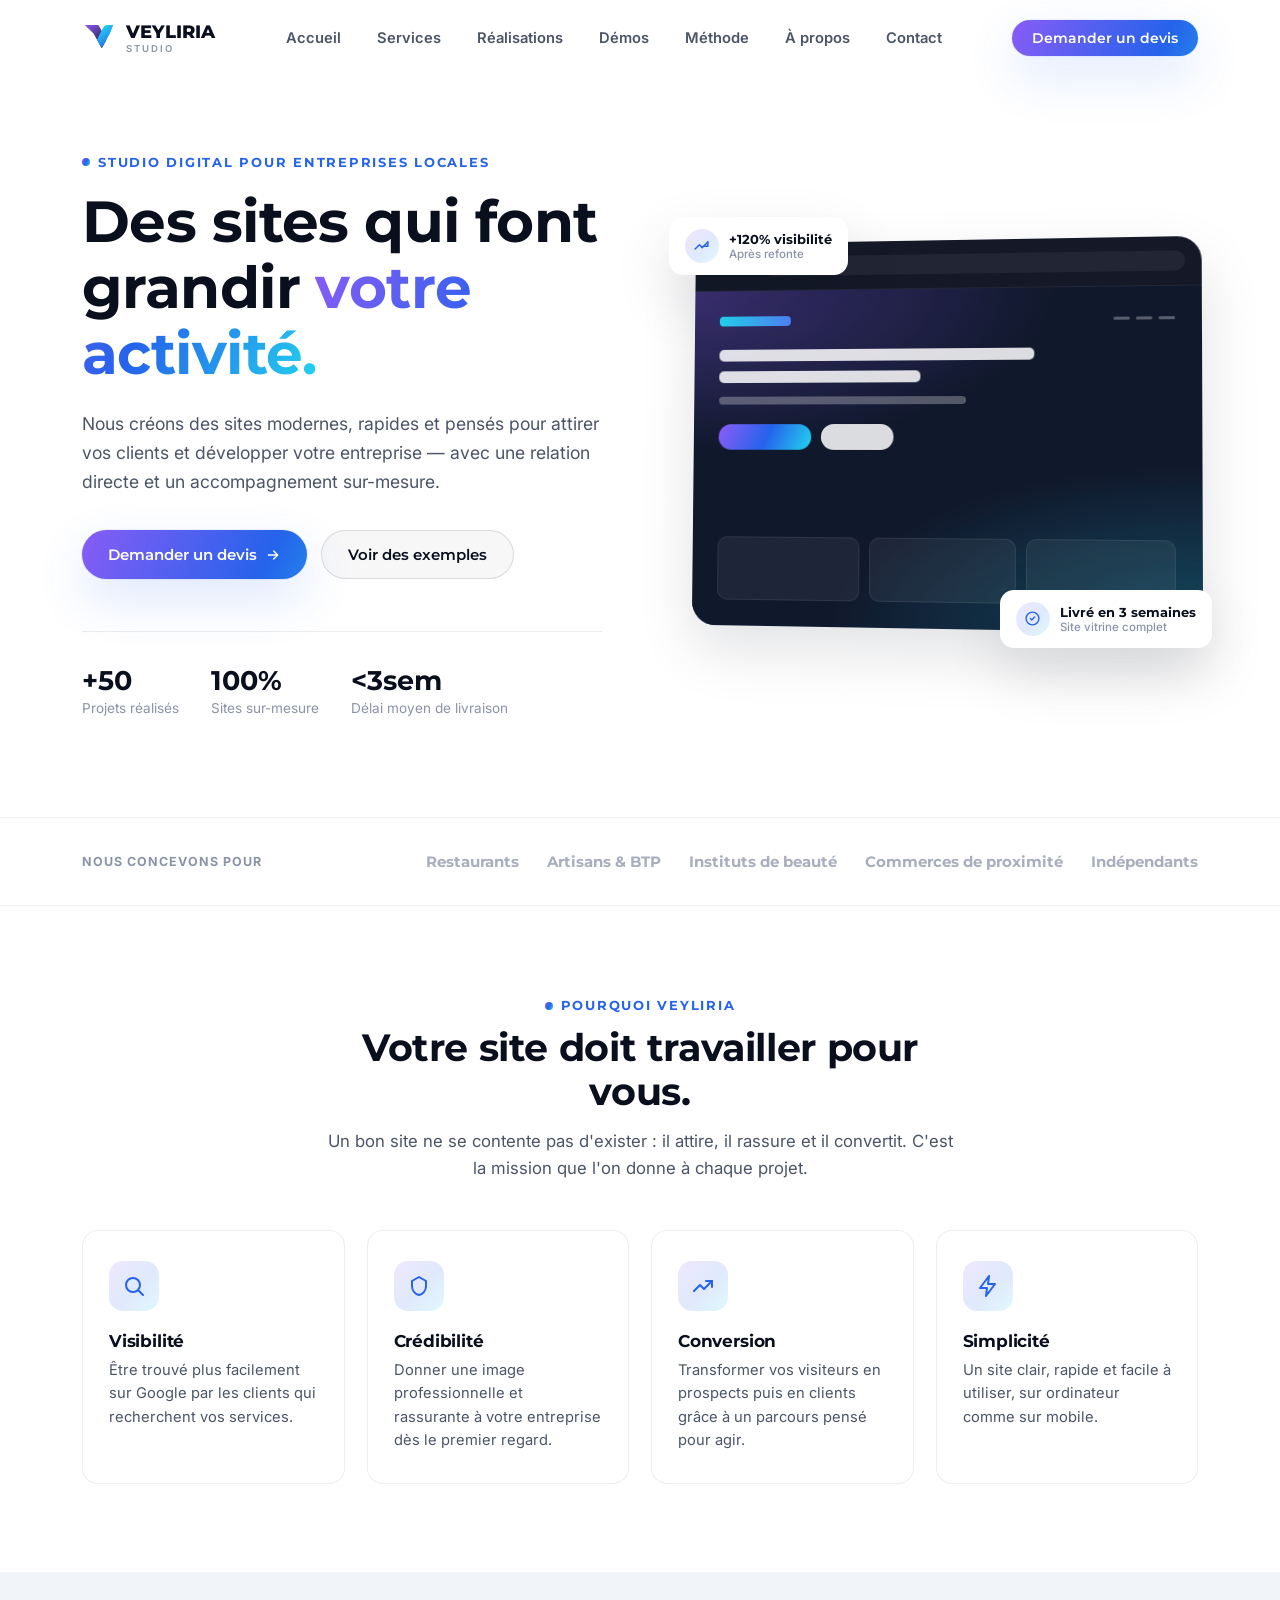
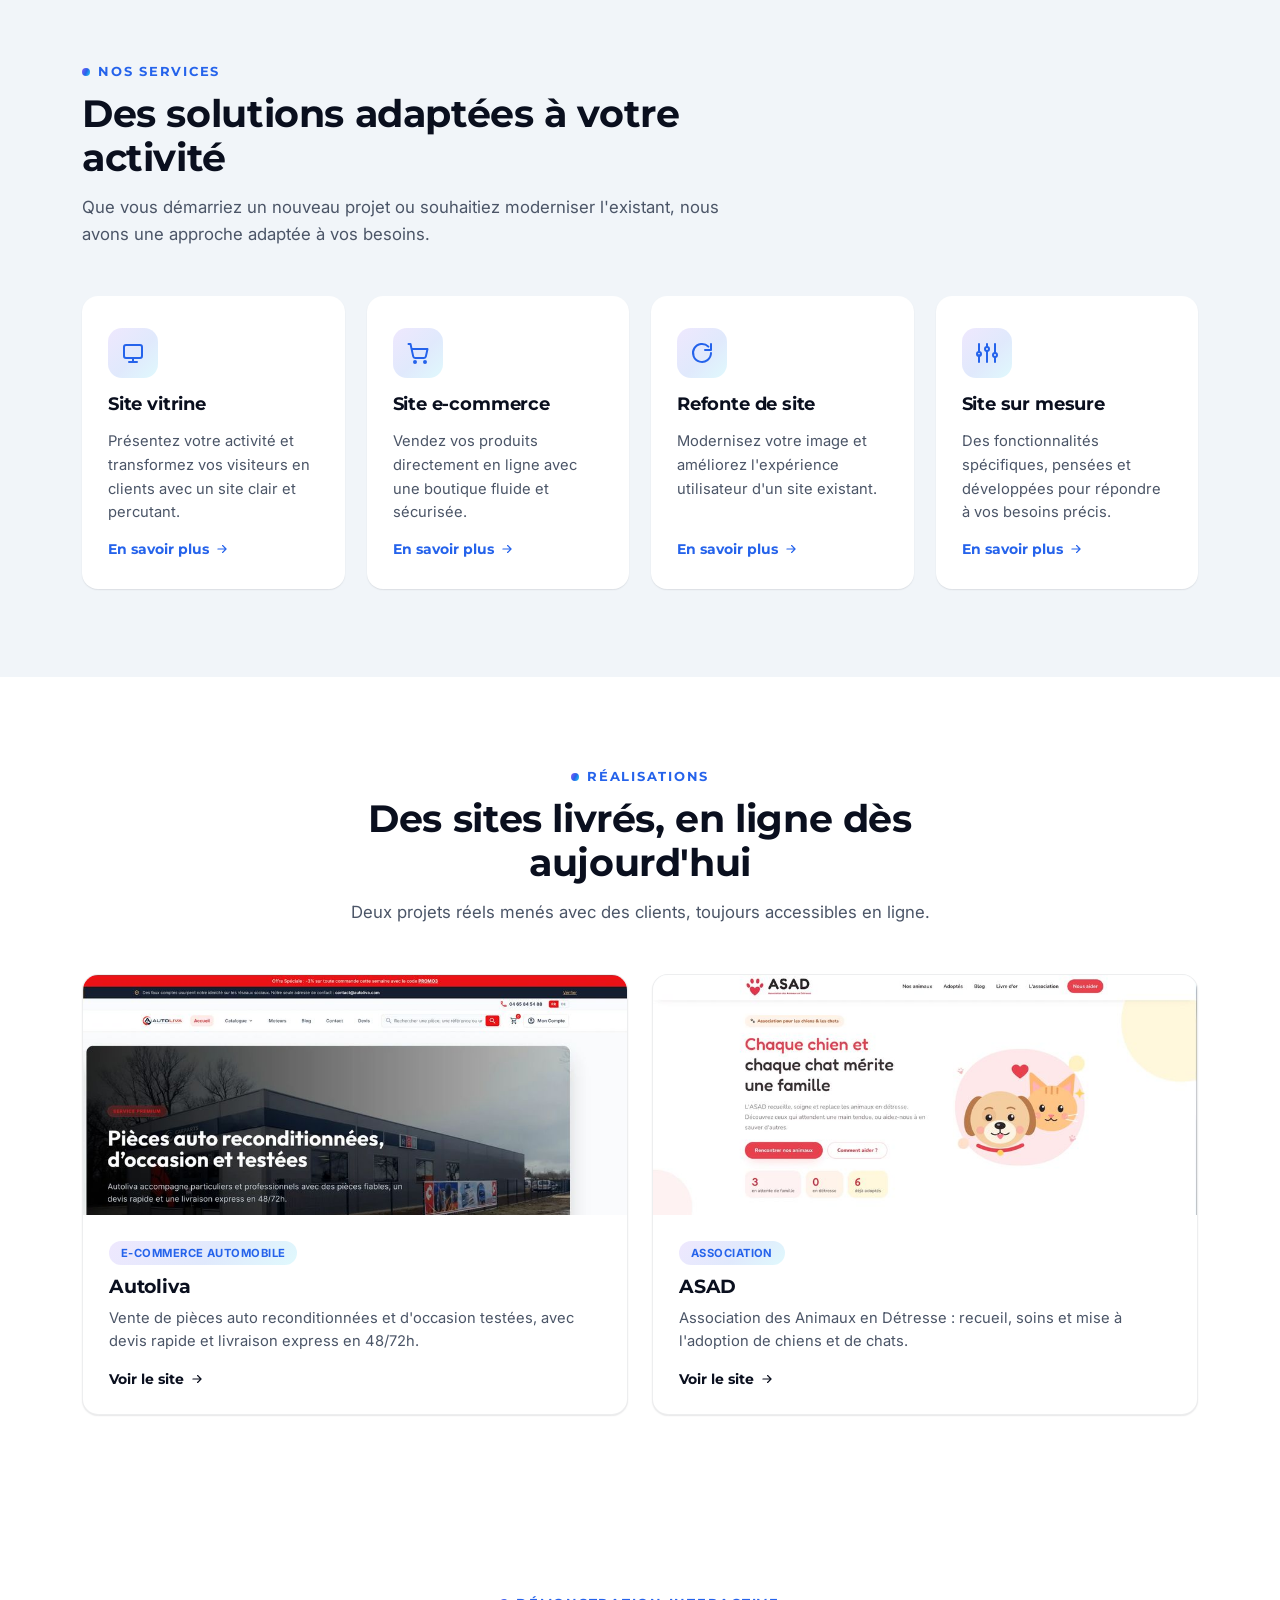
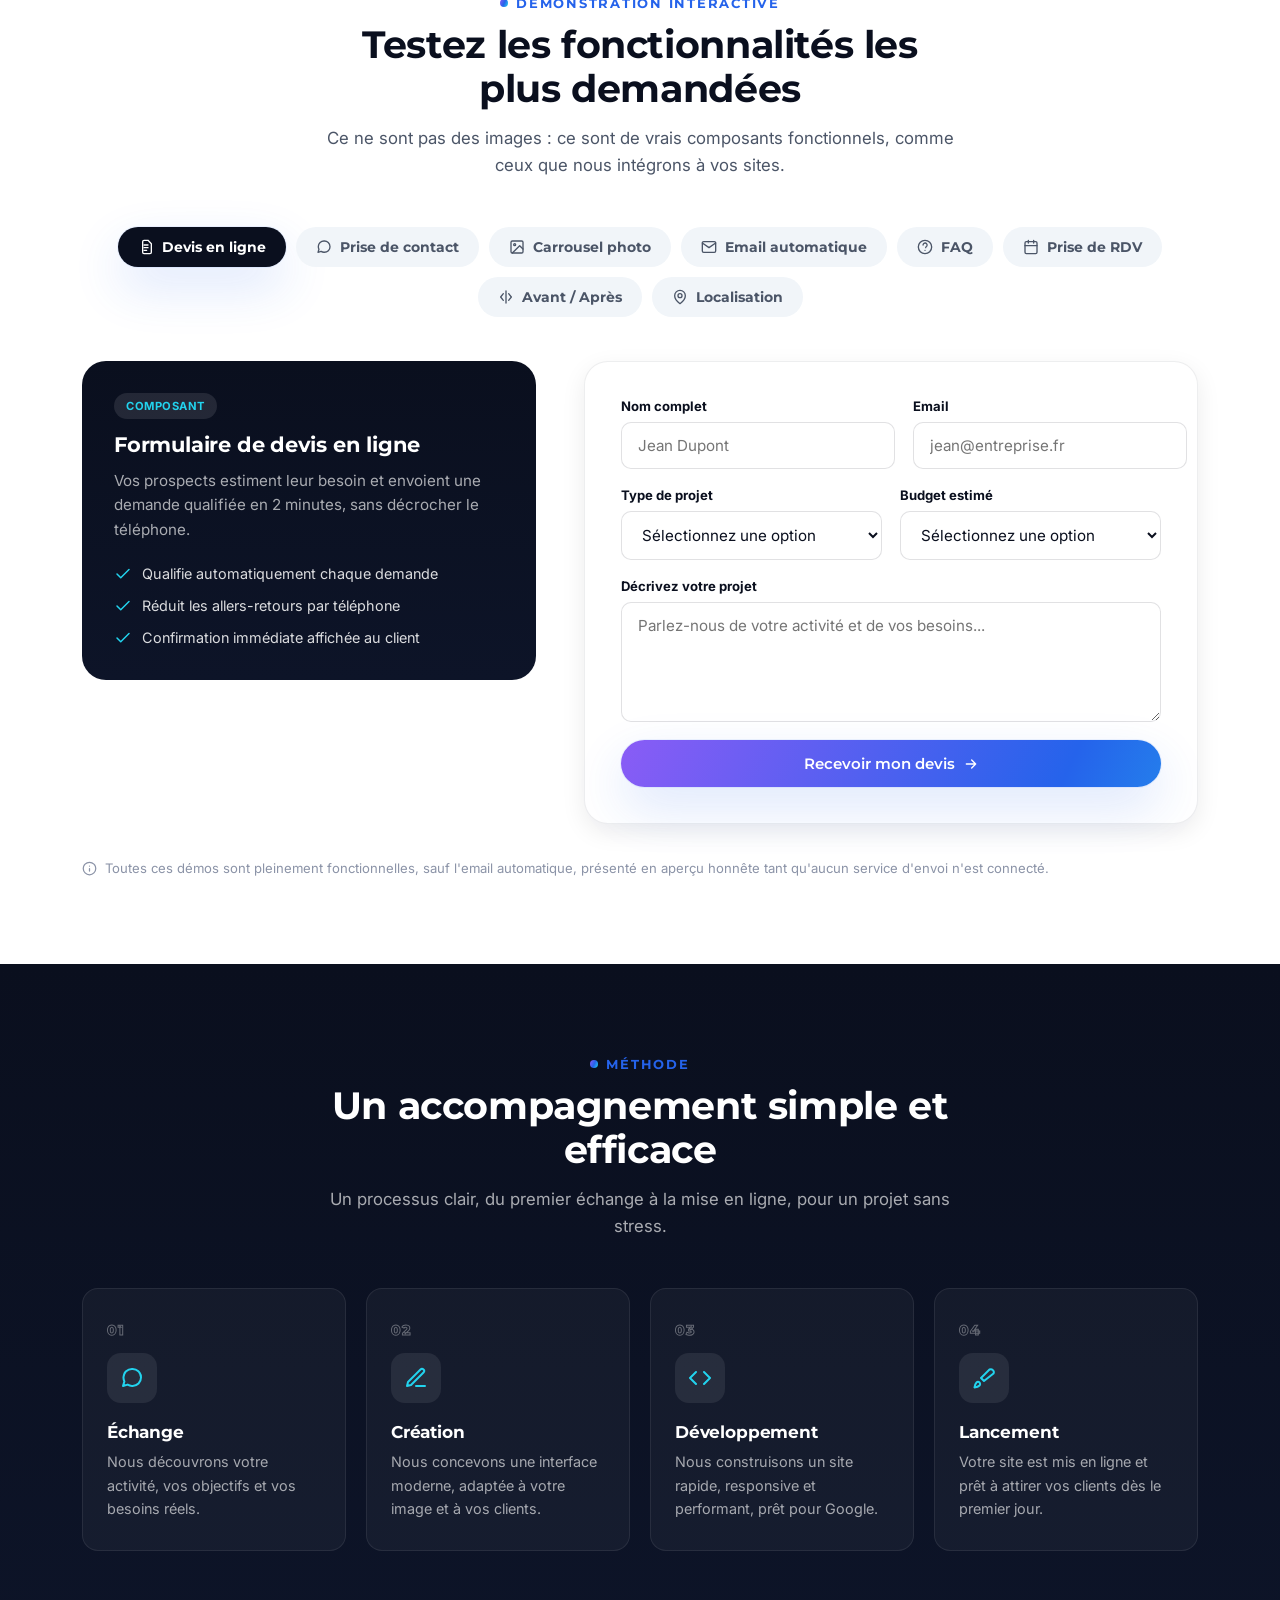
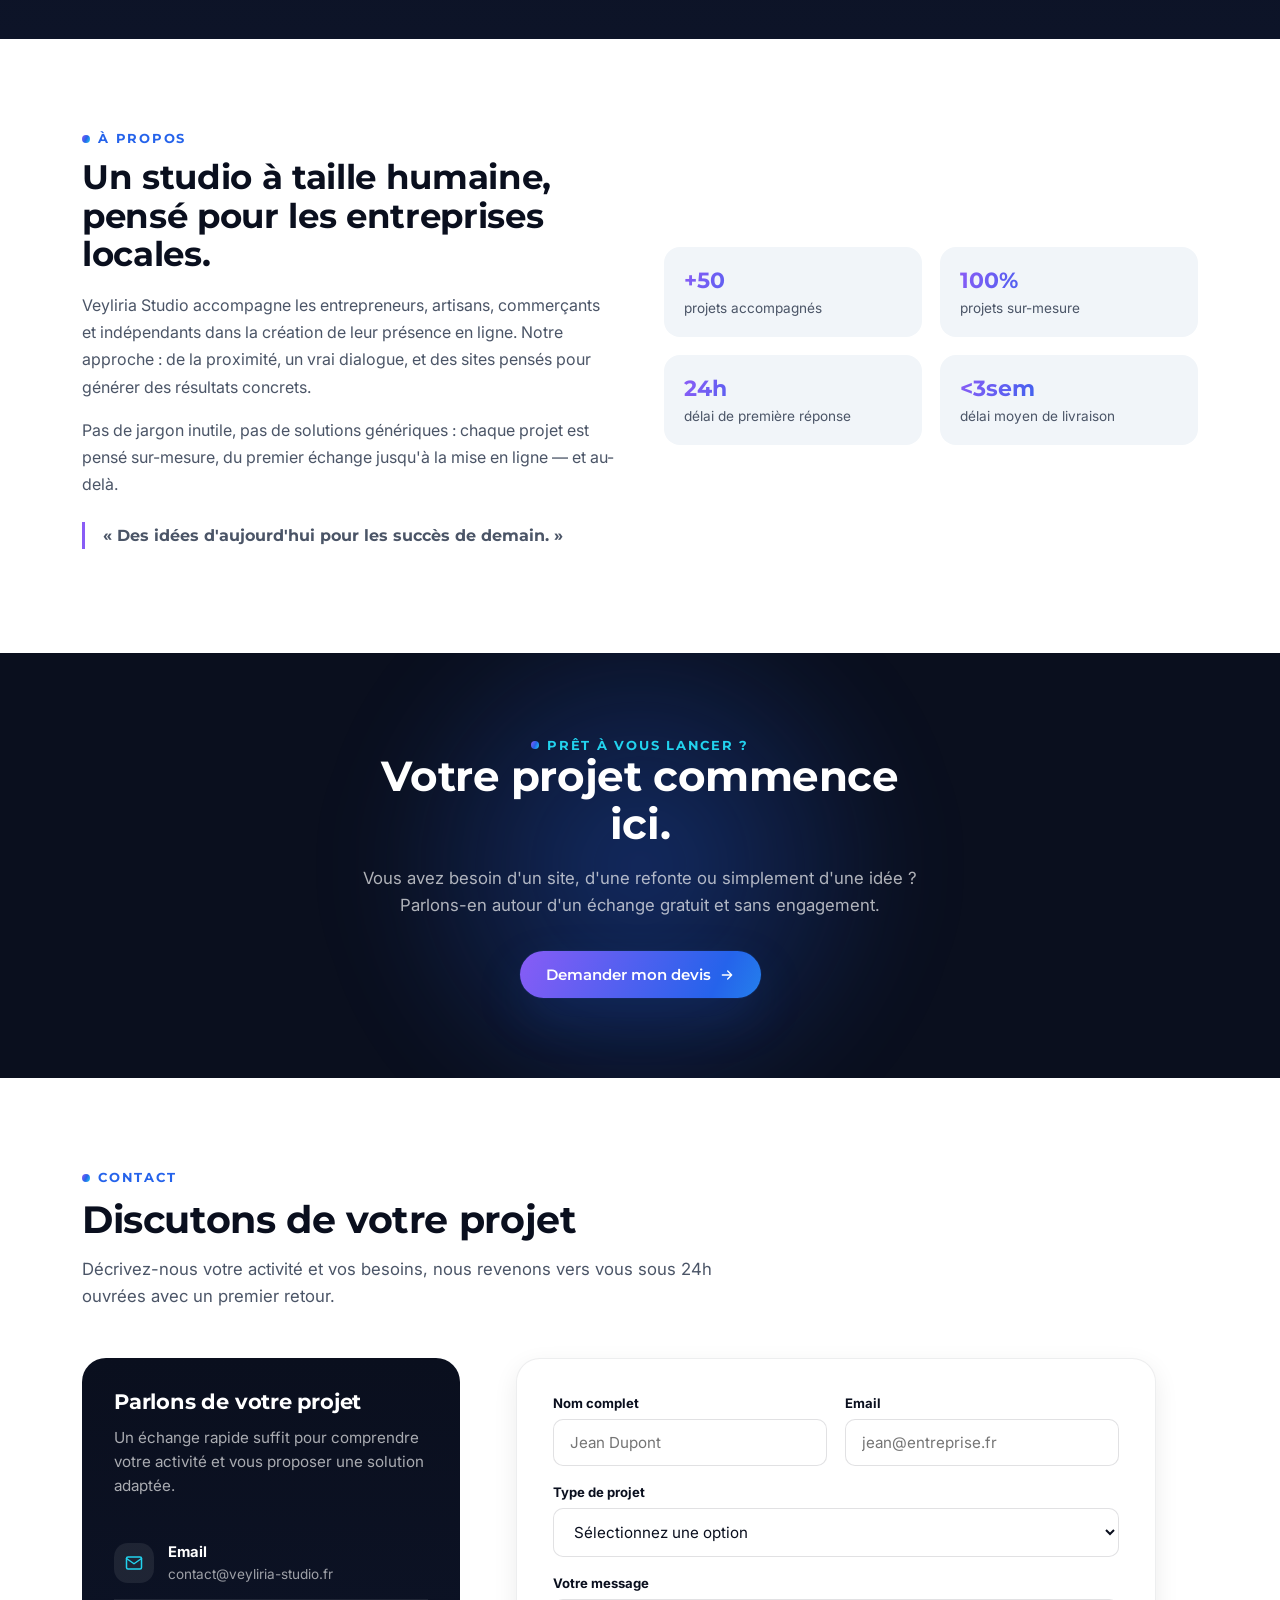
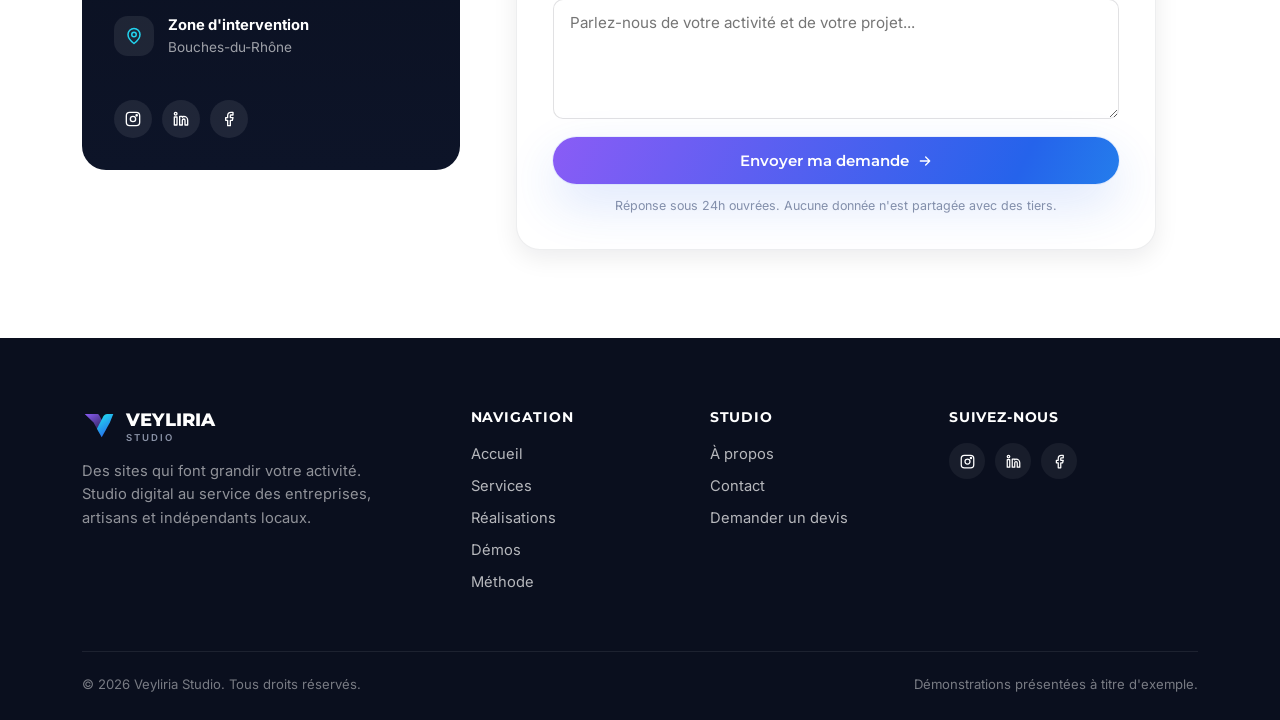
==== commit e1d73943: "Update service area to Bouches-du-Rhône Replace the Martigues / étang de Berre zone with the full Bo" ====
--- a/index.html
+++ b/index.html
@@ -718,9 +718,9 @@
           </div>
           <div class="demo-widget-frame">
             <div class="map-frame">
-              <iframe title="Carte de la zone d'intervention de Veyliria Studio" src="https://www.openstreetmap.org/export/embed.html?bbox=4.9200%2C43.3350%2C5.1600%2C43.4650&layer=mapnik&marker=43.4055%2C5.0480" loading="lazy"></iframe>
-            </div>
-            <a class="map-link" href="https://www.openstreetmap.org/?mlat=43.4055&mlon=5.0480#map=11/43.4055/5.0480" target="_blank" rel="noopener">
+              <iframe title="Carte de la zone d'intervention de Veyliria Studio" src="https://www.openstreetmap.org/export/embed.html?bbox=4.2000%2C43.1500%2C5.6500%2C43.9500&layer=mapnik&marker=43.2965%2C5.3698" loading="lazy"></iframe>
+            </div>
+            <a class="map-link" href="https://www.openstreetmap.org/?mlat=43.2965&mlon=5.3698#map=9/43.2965/5.3698" target="_blank" rel="noopener">
               Voir en grand
               <svg viewBox="0 0 24 24" fill="none" stroke="currentColor" stroke-width="2" stroke-linecap="round" stroke-linejoin="round"><path d="M18 13v6a2 2 0 0 1-2 2H5a2 2 0 0 1-2-2V8a2 2 0 0 1 2-2h6"/><path d="M15 3h6v6M10 14 21 3"/></svg>
             </a>
@@ -839,7 +839,7 @@
             <div class="icon-tile">
               <svg viewBox="0 0 24 24" fill="none" stroke="currentColor" stroke-width="2" stroke-linecap="round" stroke-linejoin="round"><path d="M20 10c0 6-8 12-8 12s-8-6-8-12a8 8 0 0 1 16 0z"/><circle cx="12" cy="10" r="3"/></svg>
             </div>
-            <div><b>Zone d'intervention</b><span>Martigues & pourtour de l'étang de Berre</span></div>
+            <div><b>Zone d'intervention</b><span>Bouches-du-Rhône</span></div>
           </div>
 
           <div class="social-row">
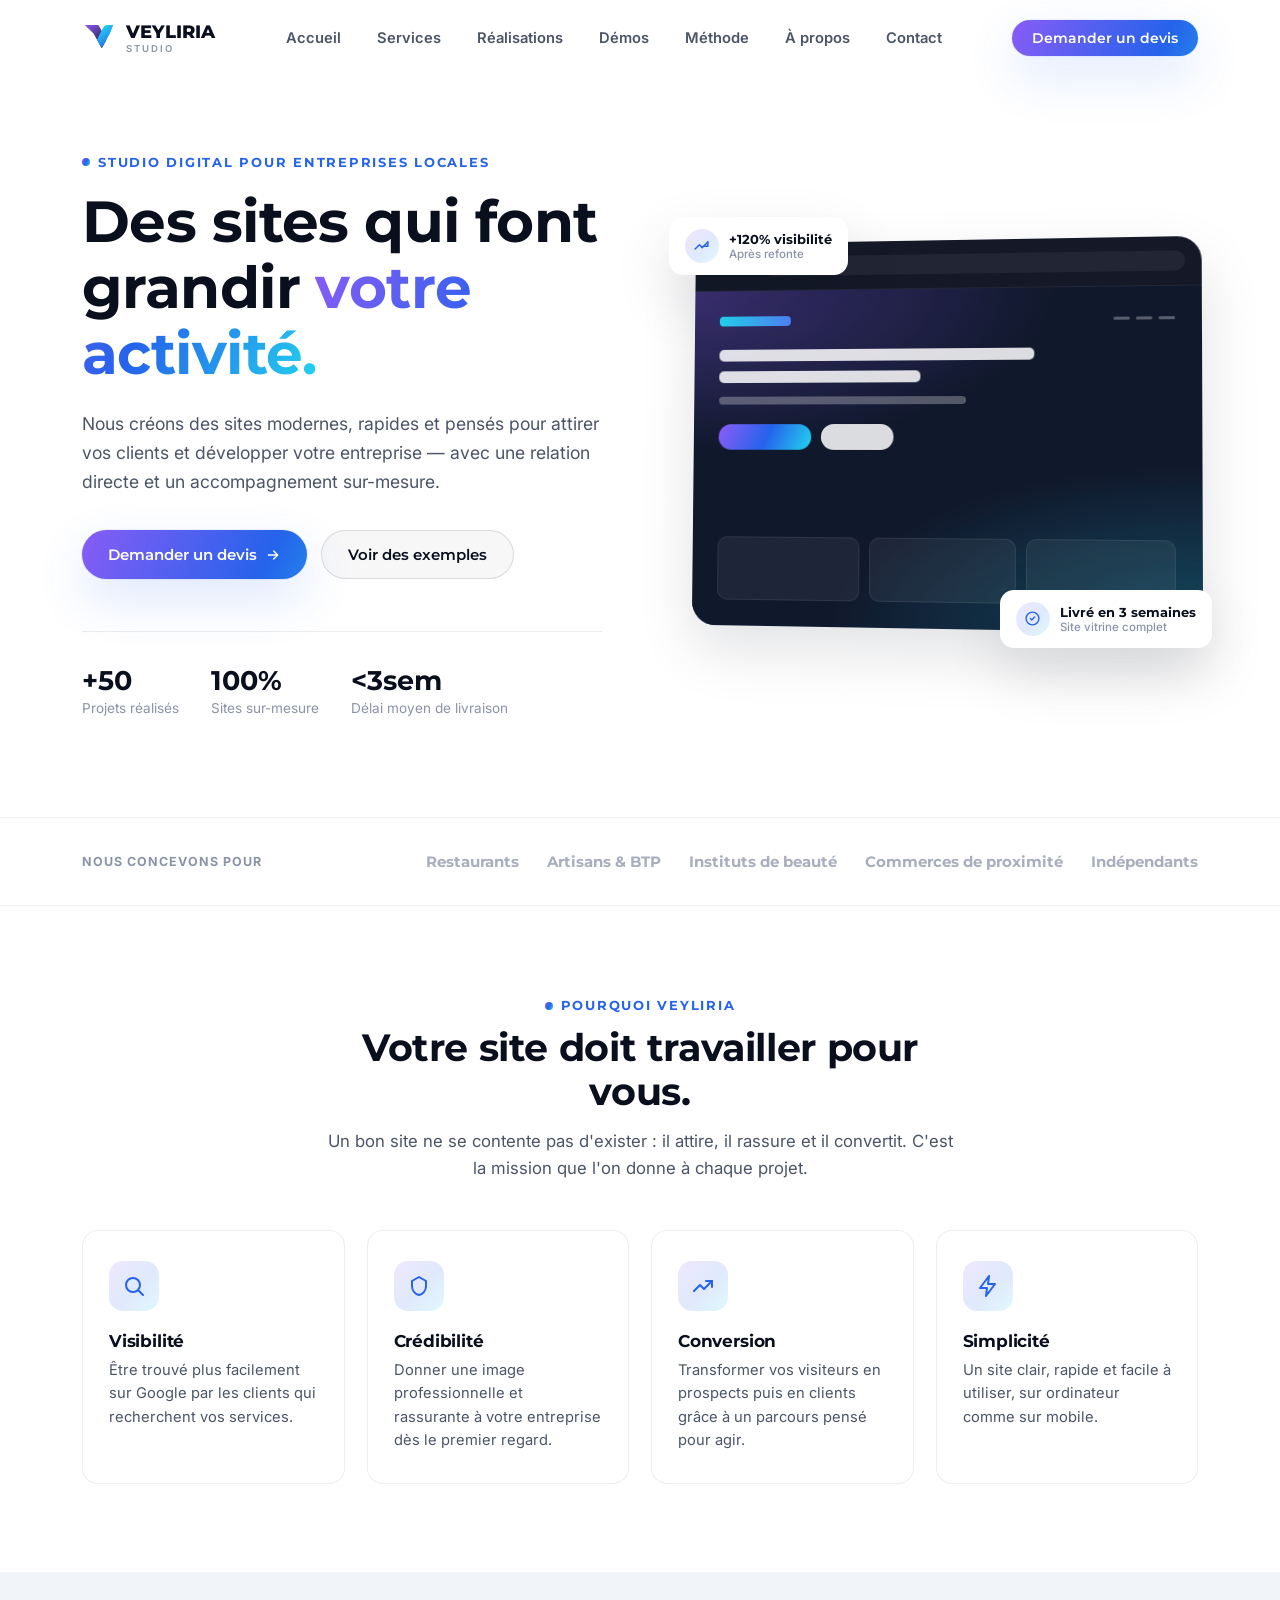
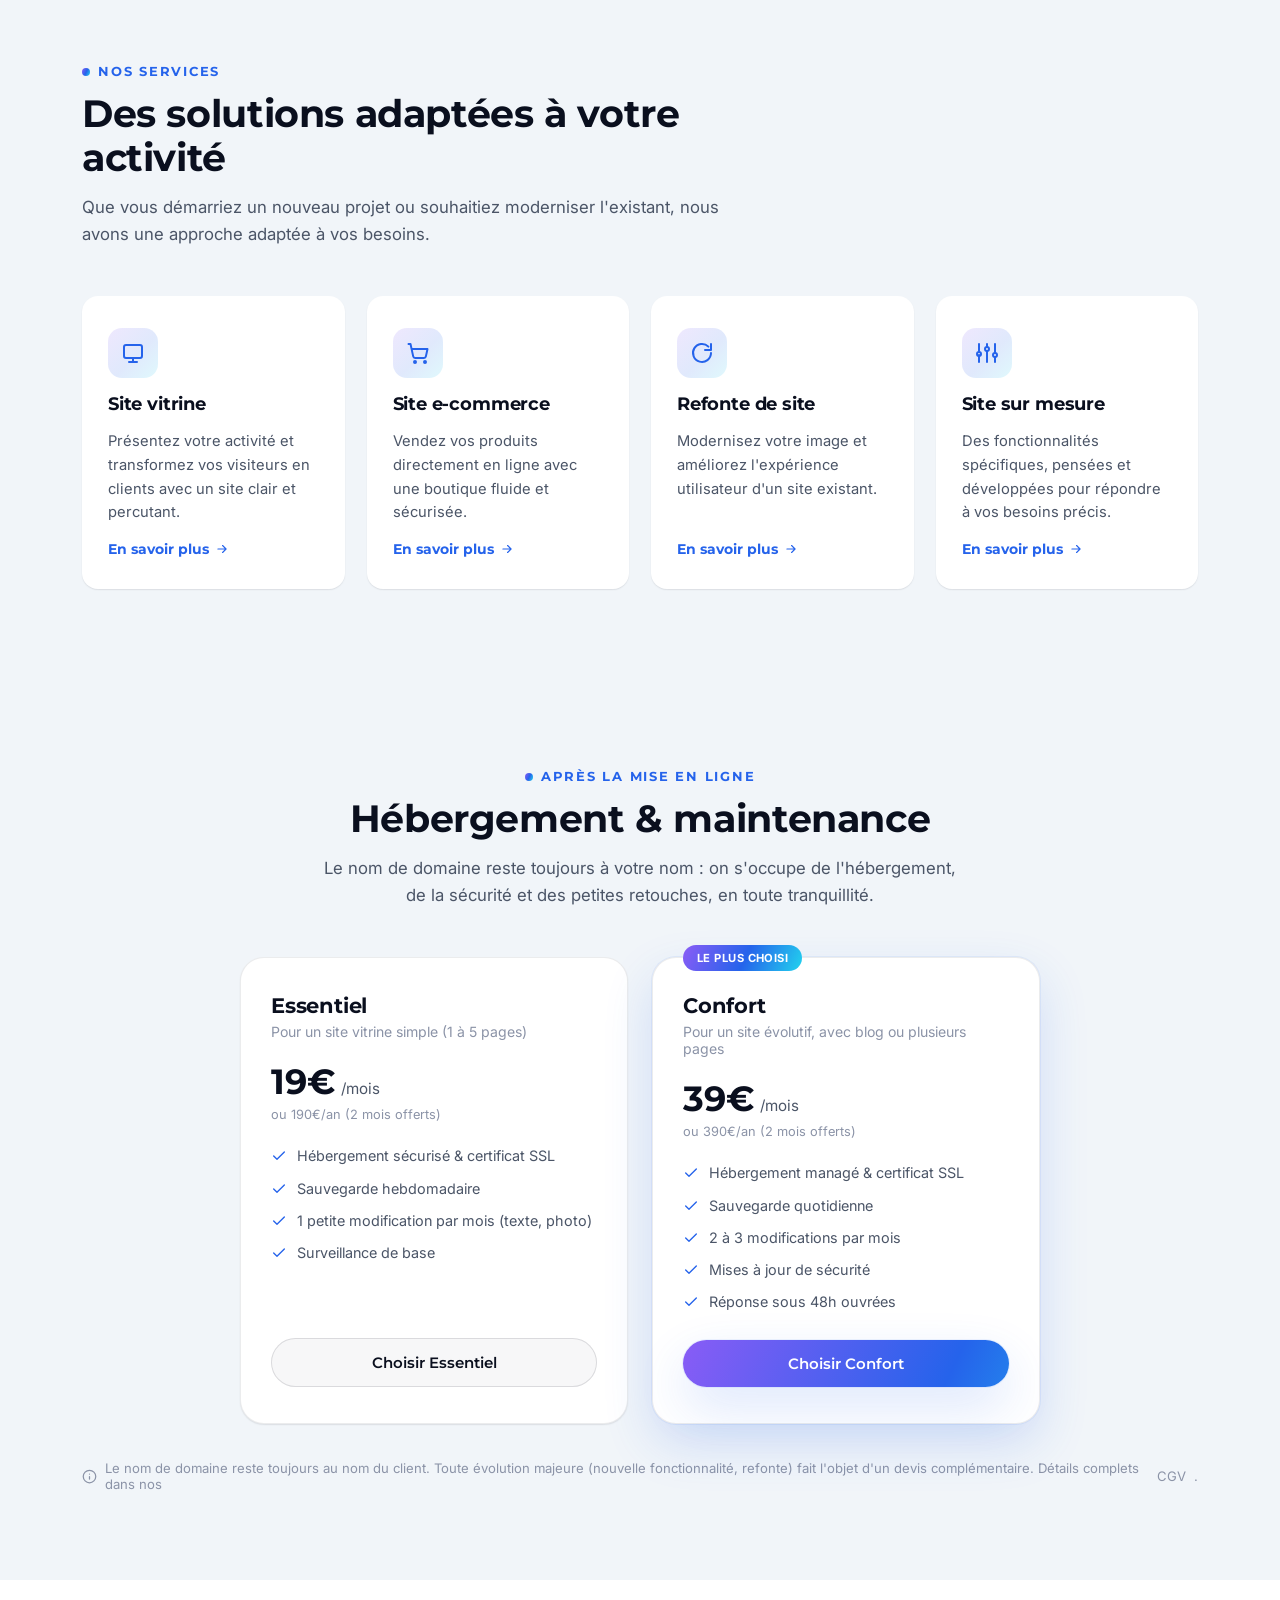
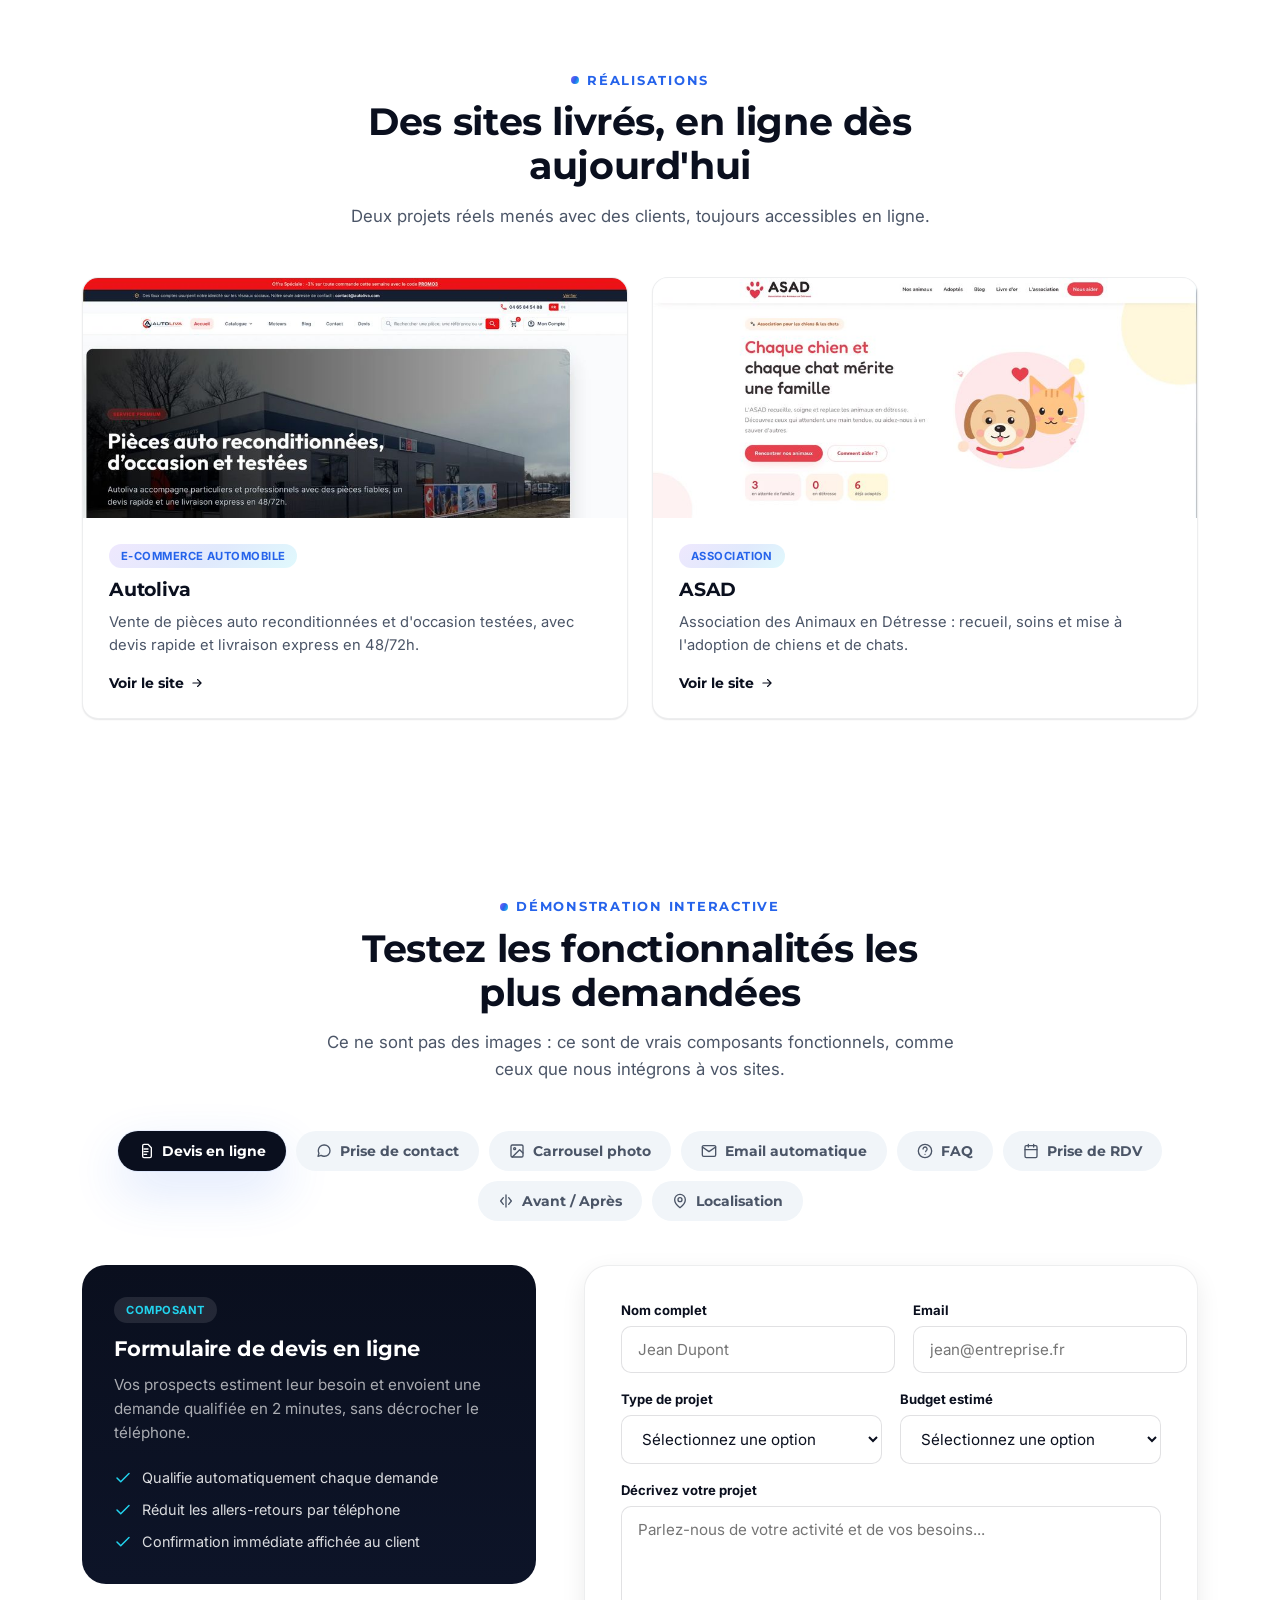
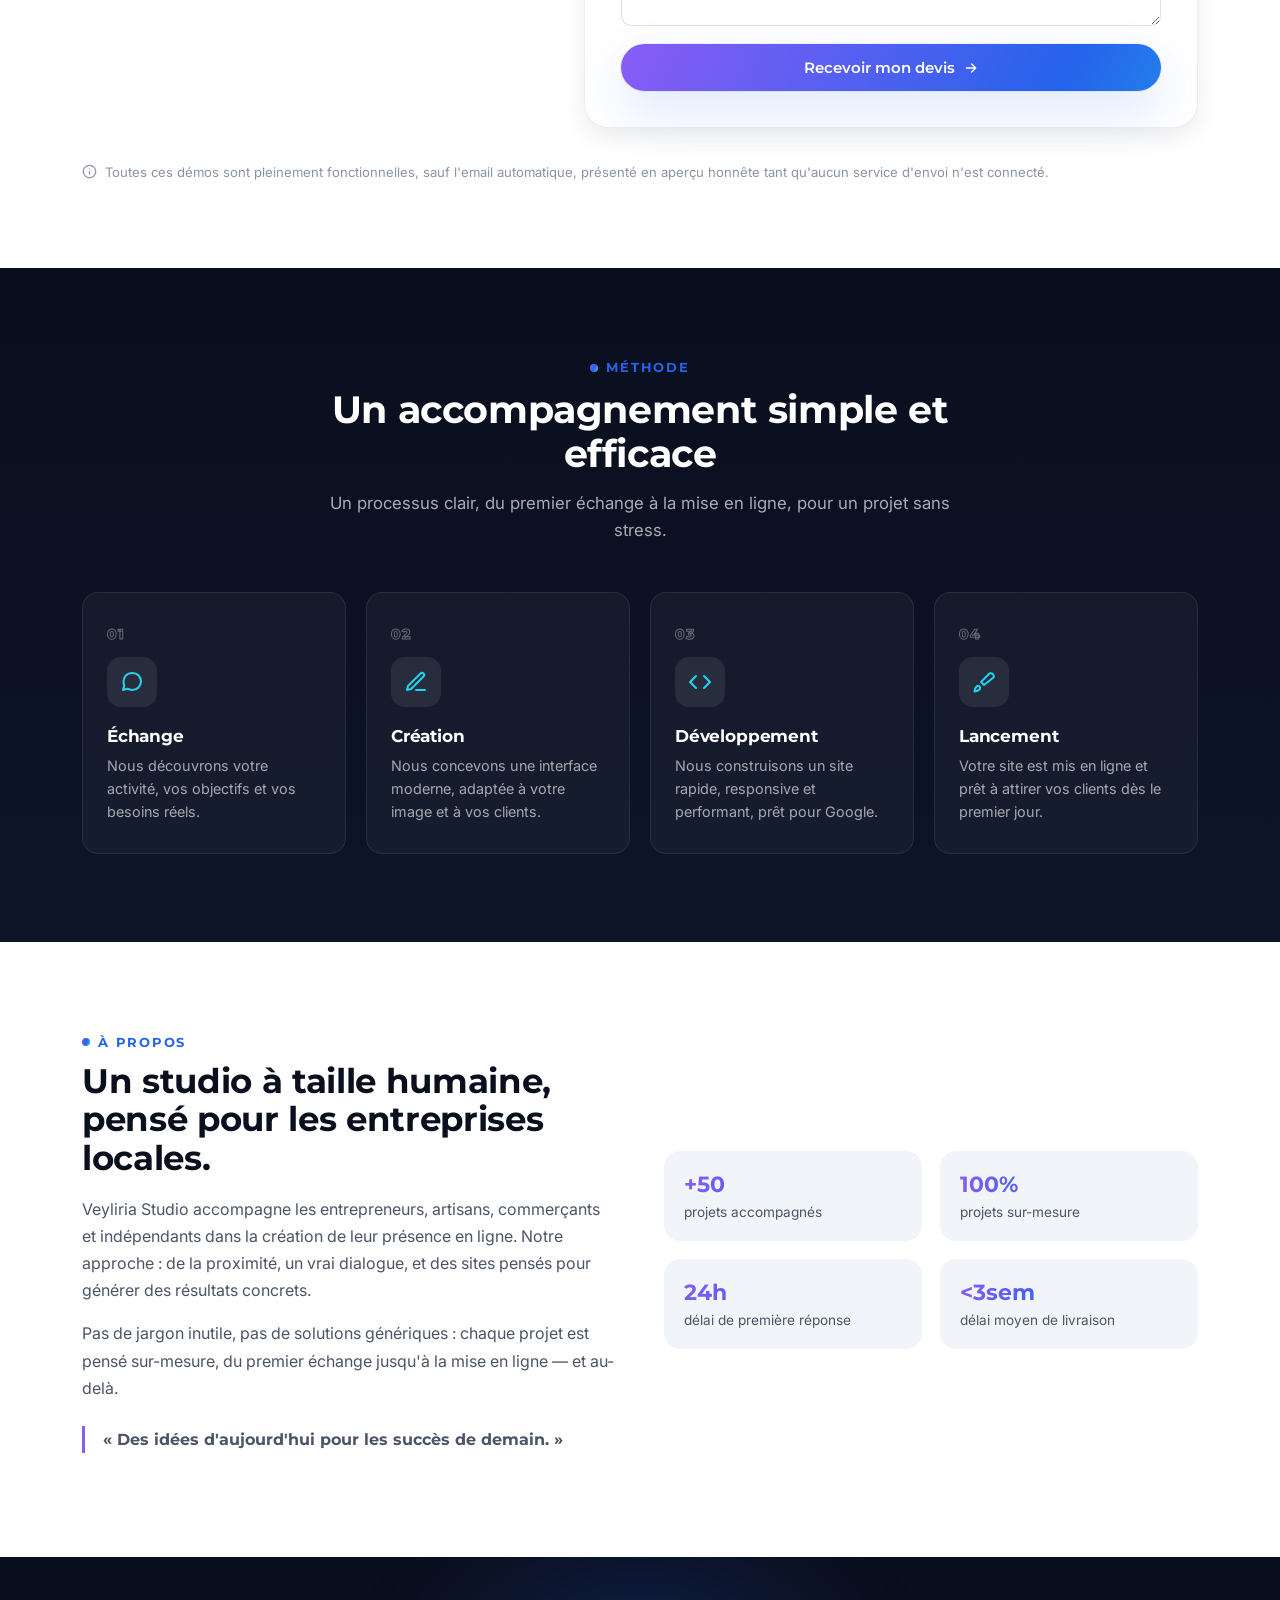
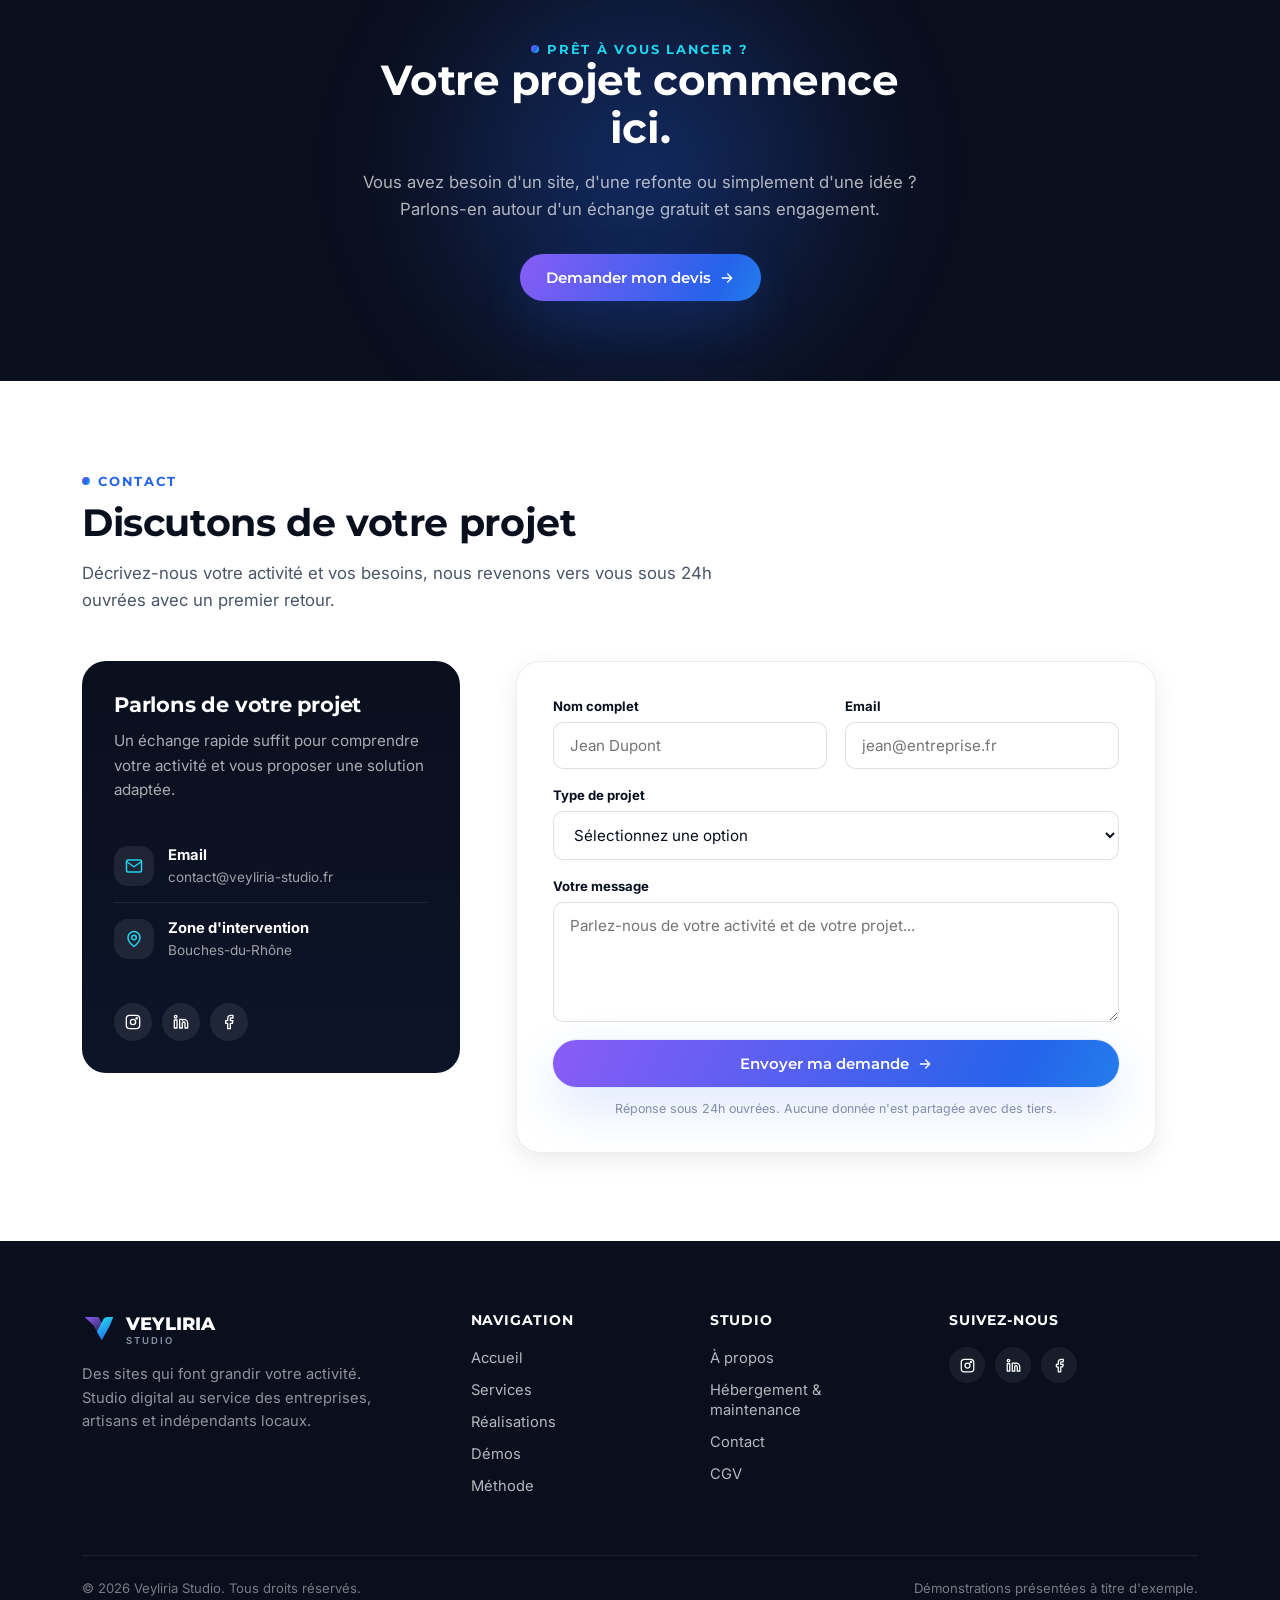
==== commit 270741c1: "Add hosting/maintenance pricing section and a CGV page - New "Hébergement & maintenance" section on " ====
--- a/index.html
+++ b/index.html
@@ -250,6 +250,54 @@
     </div>
   </section>
 
+  <!-- ============ HÉBERGEMENT & MAINTENANCE ============ -->
+  <section id="hebergement" class="hosting section-pad">
+    <div class="container">
+      <div class="section-head center reveal">
+        <span class="eyebrow">Après la mise en ligne</span>
+        <h2>Hébergement & maintenance</h2>
+        <p>Le nom de domaine reste toujours à votre nom : on s'occupe de l'hébergement, de la sécurité et des petites retouches, en toute tranquillité.</p>
+      </div>
+
+      <div class="hosting-grid reveal-stagger">
+        <div class="hosting-card">
+          <h3>Essentiel</h3>
+          <p class="hosting-target">Pour un site vitrine simple (1 à 5 pages)</p>
+          <div class="hosting-price"><b>19€</b><span>/mois</span></div>
+          <span class="hosting-alt">ou 190€/an (2 mois offerts)</span>
+          <ul class="hosting-features">
+            <li><svg viewBox="0 0 24 24" fill="none" stroke="currentColor" stroke-width="2" stroke-linecap="round" stroke-linejoin="round"><path d="M20 6 9 17l-5-5"/></svg>Hébergement sécurisé & certificat SSL</li>
+            <li><svg viewBox="0 0 24 24" fill="none" stroke="currentColor" stroke-width="2" stroke-linecap="round" stroke-linejoin="round"><path d="M20 6 9 17l-5-5"/></svg>Sauvegarde hebdomadaire</li>
+            <li><svg viewBox="0 0 24 24" fill="none" stroke="currentColor" stroke-width="2" stroke-linecap="round" stroke-linejoin="round"><path d="M20 6 9 17l-5-5"/></svg>1 petite modification par mois (texte, photo)</li>
+            <li><svg viewBox="0 0 24 24" fill="none" stroke="currentColor" stroke-width="2" stroke-linecap="round" stroke-linejoin="round"><path d="M20 6 9 17l-5-5"/></svg>Surveillance de base</li>
+          </ul>
+          <a href="#contact" class="btn btn-ghost btn-block">Choisir Essentiel</a>
+        </div>
+
+        <div class="hosting-card is-featured">
+          <span class="hosting-badge">Le plus choisi</span>
+          <h3>Confort</h3>
+          <p class="hosting-target">Pour un site évolutif, avec blog ou plusieurs pages</p>
+          <div class="hosting-price"><b>39€</b><span>/mois</span></div>
+          <span class="hosting-alt">ou 390€/an (2 mois offerts)</span>
+          <ul class="hosting-features">
+            <li><svg viewBox="0 0 24 24" fill="none" stroke="currentColor" stroke-width="2" stroke-linecap="round" stroke-linejoin="round"><path d="M20 6 9 17l-5-5"/></svg>Hébergement managé & certificat SSL</li>
+            <li><svg viewBox="0 0 24 24" fill="none" stroke="currentColor" stroke-width="2" stroke-linecap="round" stroke-linejoin="round"><path d="M20 6 9 17l-5-5"/></svg>Sauvegarde quotidienne</li>
+            <li><svg viewBox="0 0 24 24" fill="none" stroke="currentColor" stroke-width="2" stroke-linecap="round" stroke-linejoin="round"><path d="M20 6 9 17l-5-5"/></svg>2 à 3 modifications par mois</li>
+            <li><svg viewBox="0 0 24 24" fill="none" stroke="currentColor" stroke-width="2" stroke-linecap="round" stroke-linejoin="round"><path d="M20 6 9 17l-5-5"/></svg>Mises à jour de sécurité</li>
+            <li><svg viewBox="0 0 24 24" fill="none" stroke="currentColor" stroke-width="2" stroke-linecap="round" stroke-linejoin="round"><path d="M20 6 9 17l-5-5"/></svg>Réponse sous 48h ouvrées</li>
+          </ul>
+          <a href="#contact" class="btn btn-primary btn-block">Choisir Confort</a>
+        </div>
+      </div>
+
+      <p class="portfolio-note">
+        <svg viewBox="0 0 24 24" fill="none" stroke="currentColor" stroke-width="2" stroke-linecap="round" stroke-linejoin="round"><circle cx="12" cy="12" r="10"/><path d="M12 16v-4M12 8h.01"/></svg>
+        Le nom de domaine reste toujours au nom du client. Toute évolution majeure (nouvelle fonctionnalité, refonte) fait l'objet d'un devis complémentaire. Détails complets dans nos <a href="cgv.html">CGV</a>.
+      </p>
+    </div>
+  </section>
+
   <!-- ============ RÉALISATIONS ============ -->
   <section id="realisations" class="portfolio section-pad">
     <div class="container">
@@ -283,7 +331,7 @@
             <span class="cat-badge">Association</span>
             <h3>ASAD</h3>
             <p>Association des Animaux en Détresse : recueil, soins et mise à l'adoption de chiens et de chats.</p>
-            <a href="https://asso-asad.fr" target="_blank" rel="noopener" class="project-cta">
+            <a href="https://www.asso-asad.fr/" target="_blank" rel="noopener" class="project-cta">
               Voir le site
               <svg viewBox="0 0 24 24" fill="none" stroke="currentColor" stroke-width="2" stroke-linecap="round" stroke-linejoin="round"><path d="M5 12h14M13 6l6 6-6 6"/></svg>
             </a>
@@ -718,9 +766,9 @@
           </div>
           <div class="demo-widget-frame">
             <div class="map-frame">
-              <iframe title="Carte de la zone d'intervention de Veyliria Studio" src="https://www.openstreetmap.org/export/embed.html?bbox=4.2000%2C43.1500%2C5.6500%2C43.9500&layer=mapnik&marker=43.2965%2C5.3698" loading="lazy"></iframe>
-            </div>
-            <a class="map-link" href="https://www.openstreetmap.org/?mlat=43.2965&mlon=5.3698#map=9/43.2965/5.3698" target="_blank" rel="noopener">
+              <iframe title="Carte de la zone d'intervention de Veyliria Studio" src="https://www.openstreetmap.org/export/embed.html?bbox=4.3750%2C43.0400%2C5.8250%2C43.8400&layer=mapnik&marker=43.4400%2C5.1000" loading="lazy"></iframe>
+            </div>
+            <a class="map-link" href="https://www.openstreetmap.org/?mlat=43.4400&mlon=5.1000#map=10/43.4400/5.1000" target="_blank" rel="noopener">
               Voir en grand
               <svg viewBox="0 0 24 24" fill="none" stroke="currentColor" stroke-width="2" stroke-linecap="round" stroke-linejoin="round"><path d="M18 13v6a2 2 0 0 1-2 2H5a2 2 0 0 1-2-2V8a2 2 0 0 1 2-2h6"/><path d="M15 3h6v6M10 14 21 3"/></svg>
             </a>
@@ -939,8 +987,9 @@
         <h4>Studio</h4>
         <ul>
           <li><a href="#a-propos">À propos</a></li>
+          <li><a href="#hebergement">Hébergement & maintenance</a></li>
           <li><a href="#contact">Contact</a></li>
-          <li><a href="#contact">Demander un devis</a></li>
+          <li><a href="cgv.html">CGV</a></li>
         </ul>
       </div>
       <div class="footer-col">
--- a/css/style.css
+++ b/css/style.css
@@ -779,6 +779,112 @@
 .service-card:hover .service-link svg { transform: translateX(4px); }
 
 /* =====================================================
+   Hébergement & maintenance
+   ===================================================== */
+
+.hosting { background: var(--grey-light); }
+
+.hosting-grid {
+  display: grid;
+  gap: 24px;
+  grid-template-columns: repeat(1, 1fr);
+  max-width: 800px;
+  margin: 0 auto;
+}
+
+@media (min-width: 700px) {
+  .hosting-grid { grid-template-columns: repeat(2, 1fr); }
+}
+
+.hosting-card {
+  position: relative;
+  padding: 36px 30px;
+  border-radius: var(--radius-lg);
+  background: var(--white);
+  border: 1px solid rgba(10, 15, 30, 0.08);
+  box-shadow: var(--shadow-sm);
+  display: flex;
+  flex-direction: column;
+  transition: transform 0.4s var(--ease), box-shadow 0.4s var(--ease);
+}
+
+.hosting-card:hover {
+  transform: translateY(-6px);
+  box-shadow: var(--shadow-lg);
+}
+
+.hosting-card.is-featured {
+  box-shadow: var(--shadow-glow);
+}
+
+.hosting-badge {
+  position: absolute;
+  top: -13px;
+  left: 30px;
+  font-size: 0.7rem;
+  font-weight: 700;
+  letter-spacing: 0.04em;
+  text-transform: uppercase;
+  padding: 6px 14px;
+  border-radius: var(--radius-pill);
+  background: var(--gradient-brand);
+  color: var(--white);
+}
+
+.hosting-card h3 { font-size: 1.3rem; margin-bottom: 6px; }
+
+.hosting-target {
+  font-size: 0.88rem;
+  color: var(--ink-faint);
+  margin-bottom: 20px;
+}
+
+.hosting-price {
+  display: flex;
+  align-items: baseline;
+  gap: 6px;
+  margin-bottom: 4px;
+}
+
+.hosting-price b {
+  font-family: var(--font-head);
+  font-size: 2.2rem;
+  color: var(--navy);
+}
+
+.hosting-price span { font-size: 0.95rem; color: var(--ink-soft); }
+
+.hosting-alt {
+  font-size: 0.8rem;
+  color: var(--ink-faint);
+  margin-bottom: 24px;
+}
+
+.hosting-features {
+  display: flex;
+  flex-direction: column;
+  gap: 12px;
+  margin-bottom: 28px;
+  flex: 1;
+}
+
+.hosting-features li {
+  display: flex;
+  gap: 10px;
+  align-items: flex-start;
+  font-size: 0.9rem;
+  color: var(--ink-soft);
+  line-height: 1.4;
+}
+
+.hosting-features li svg {
+  width: 16px; height: 16px;
+  color: var(--blue);
+  flex-shrink: 0;
+  margin-top: 2px;
+}
+
+/* =====================================================
    Réalisations
    ===================================================== */
 
@@ -1815,3 +1921,90 @@
     scroll-behavior: auto !important;
   }
 }
+
+/* =====================================================
+   Legal page (CGV)
+   ===================================================== */
+
+.legal-hero {
+  padding: 150px 0 56px;
+  background: var(--grey-light);
+}
+
+@media (max-width: 720px) {
+  .legal-hero { padding: 120px 0 48px; }
+}
+
+.legal-hero h1 {
+  margin-top: 14px;
+  font-size: clamp(1.9rem, 4.2vw, 2.6rem);
+}
+
+.legal-hero p {
+  margin-top: 12px;
+  color: var(--ink-soft);
+  font-size: 0.95rem;
+}
+
+.legal-container {
+  max-width: 760px;
+}
+
+.legal-notice {
+  display: flex;
+  gap: 14px;
+  align-items: flex-start;
+  padding: 20px 22px;
+  border-radius: var(--radius-md);
+  background: var(--grey-light);
+  border: 1px solid rgba(10, 15, 30, 0.08);
+  margin-bottom: 48px;
+}
+
+.legal-notice svg {
+  width: 22px; height: 22px;
+  flex-shrink: 0;
+  color: var(--blue);
+  margin-top: 2px;
+}
+
+.legal-notice p {
+  font-size: 0.9rem;
+  color: var(--ink-soft);
+  line-height: 1.6;
+}
+
+.legal-article { margin-bottom: 40px; }
+
+.legal-article h2 {
+  font-size: 1.2rem;
+  margin-bottom: 14px;
+  padding-bottom: 12px;
+  border-bottom: 1px solid rgba(10, 15, 30, 0.08);
+}
+
+.legal-article p {
+  font-size: 0.95rem;
+  color: var(--ink-soft);
+  line-height: 1.7;
+  margin-bottom: 14px;
+}
+
+.legal-article p strong { color: var(--navy); }
+
+.legal-list {
+  display: flex;
+  flex-direction: column;
+  gap: 10px;
+  margin-bottom: 14px;
+  padding-left: 20px;
+}
+
+.legal-list li {
+  font-size: 0.95rem;
+  color: var(--ink-soft);
+  line-height: 1.6;
+  list-style: disc;
+}
+
+.legal-list li strong { color: var(--navy); }
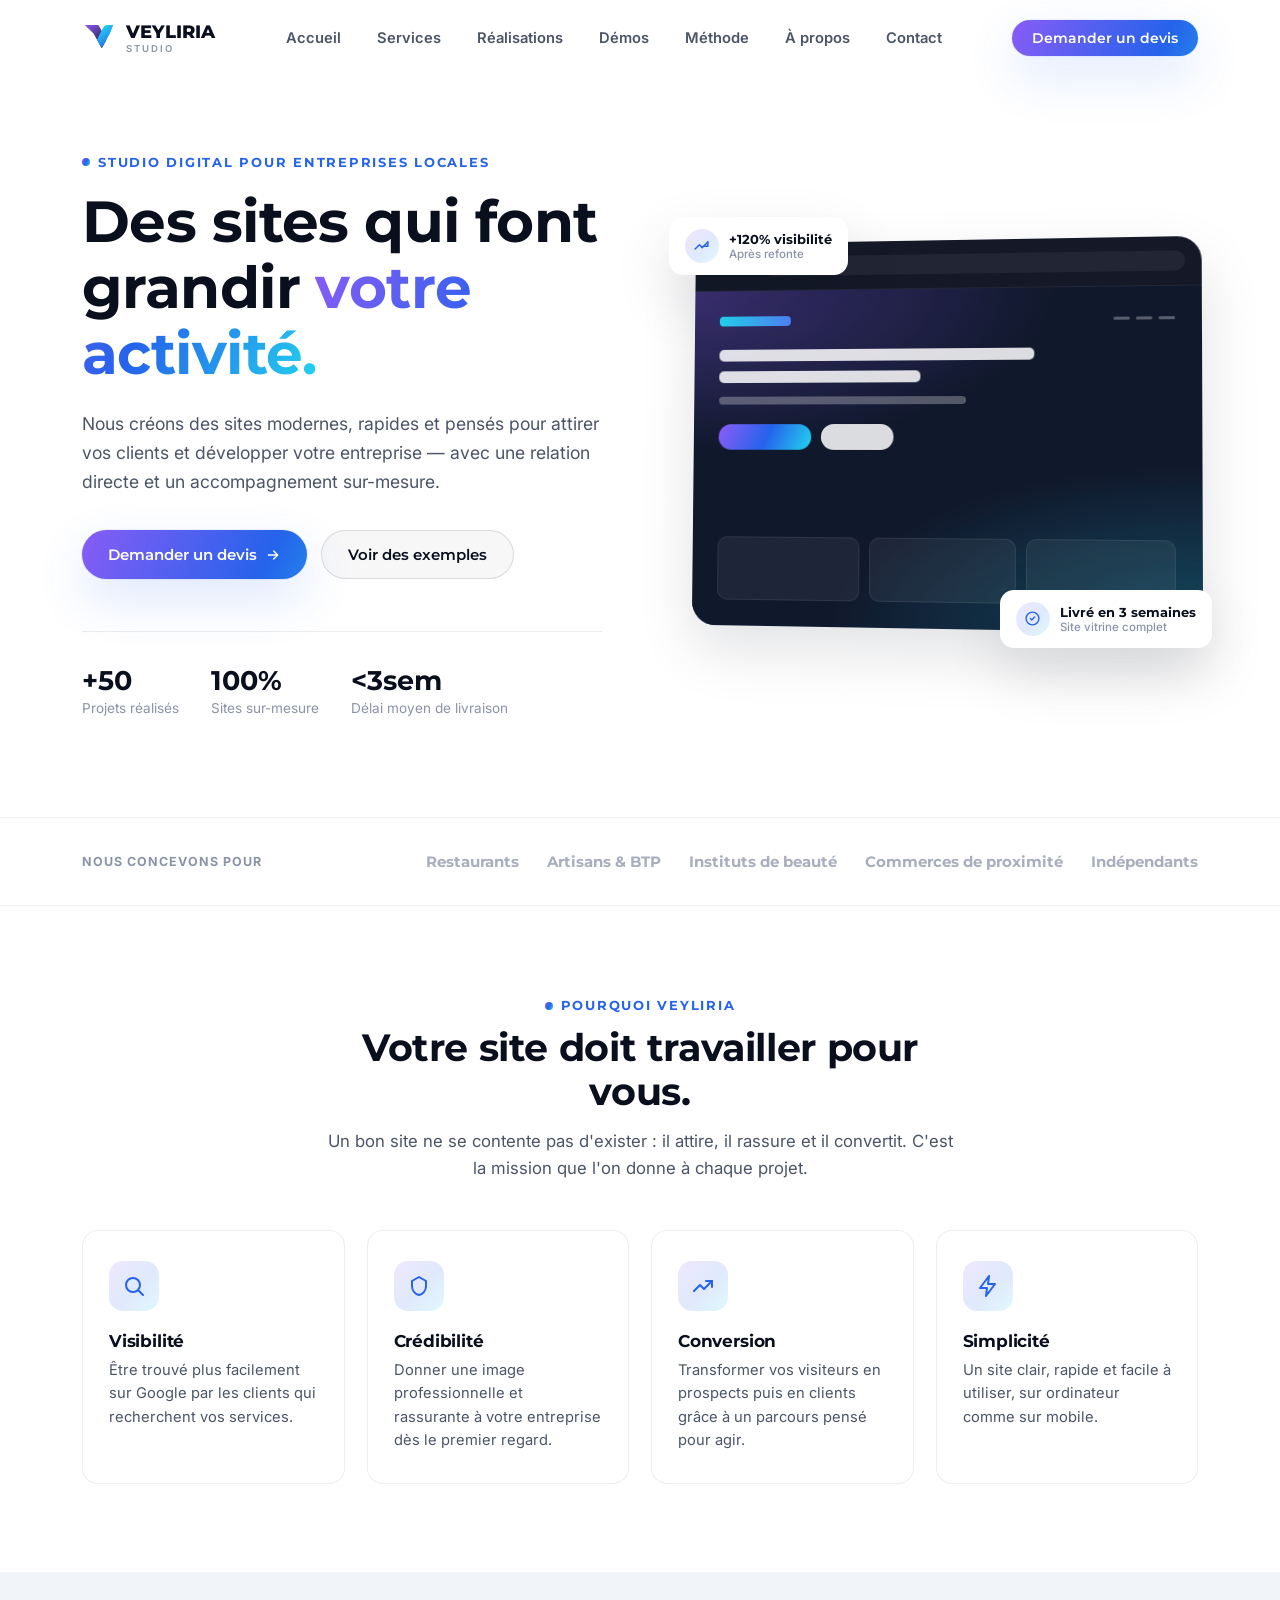
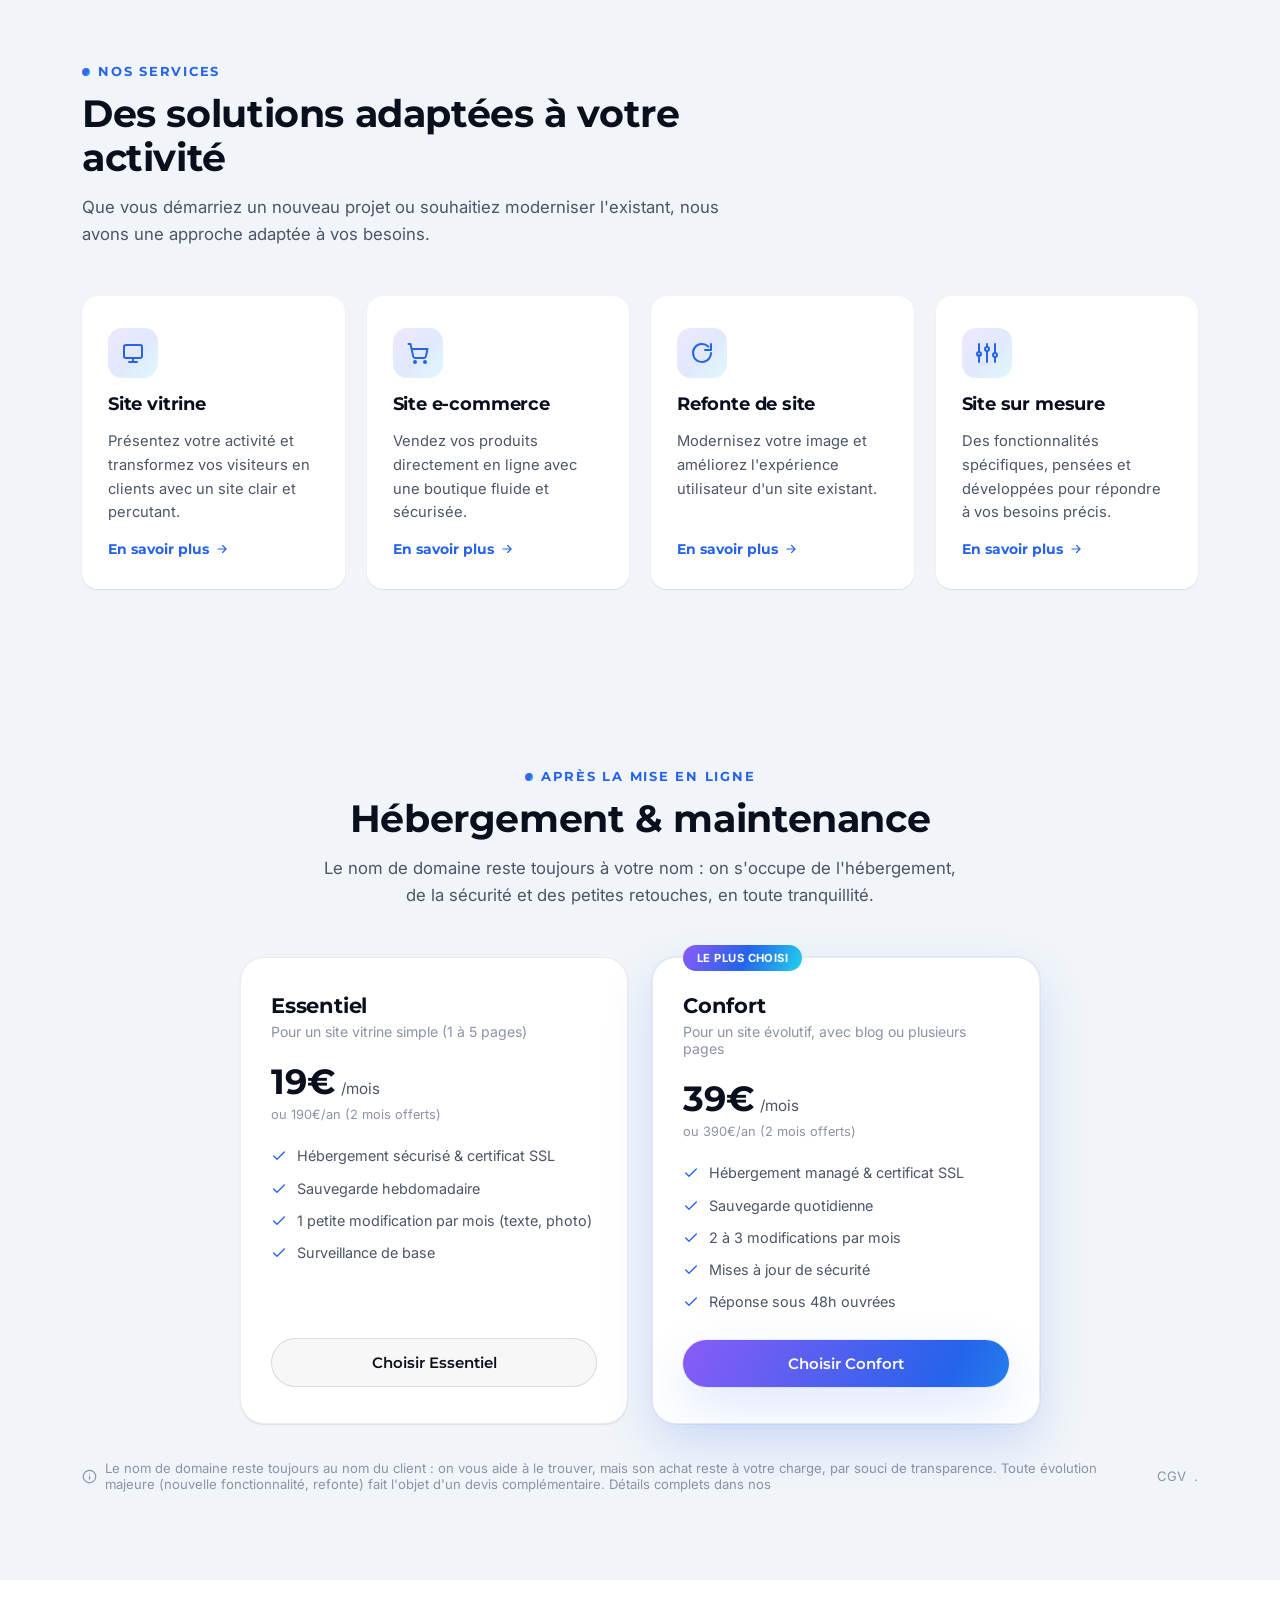
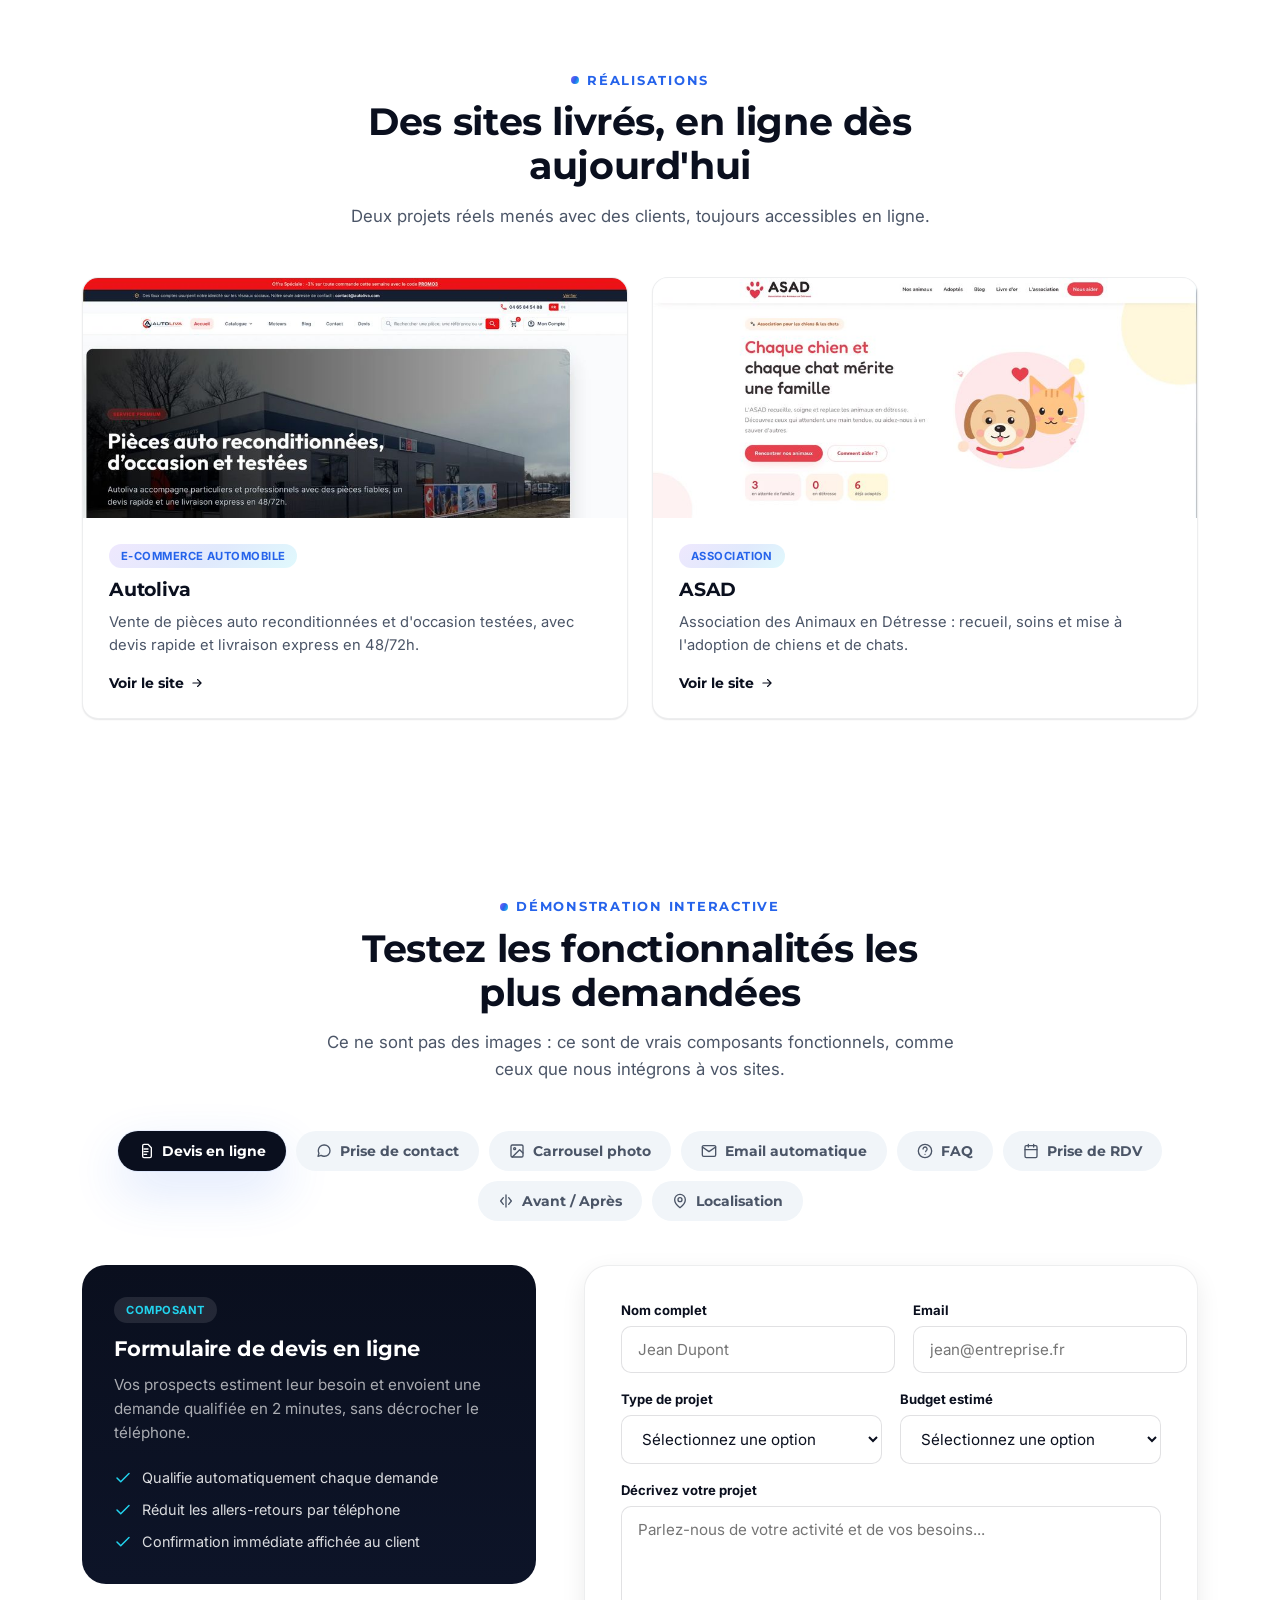
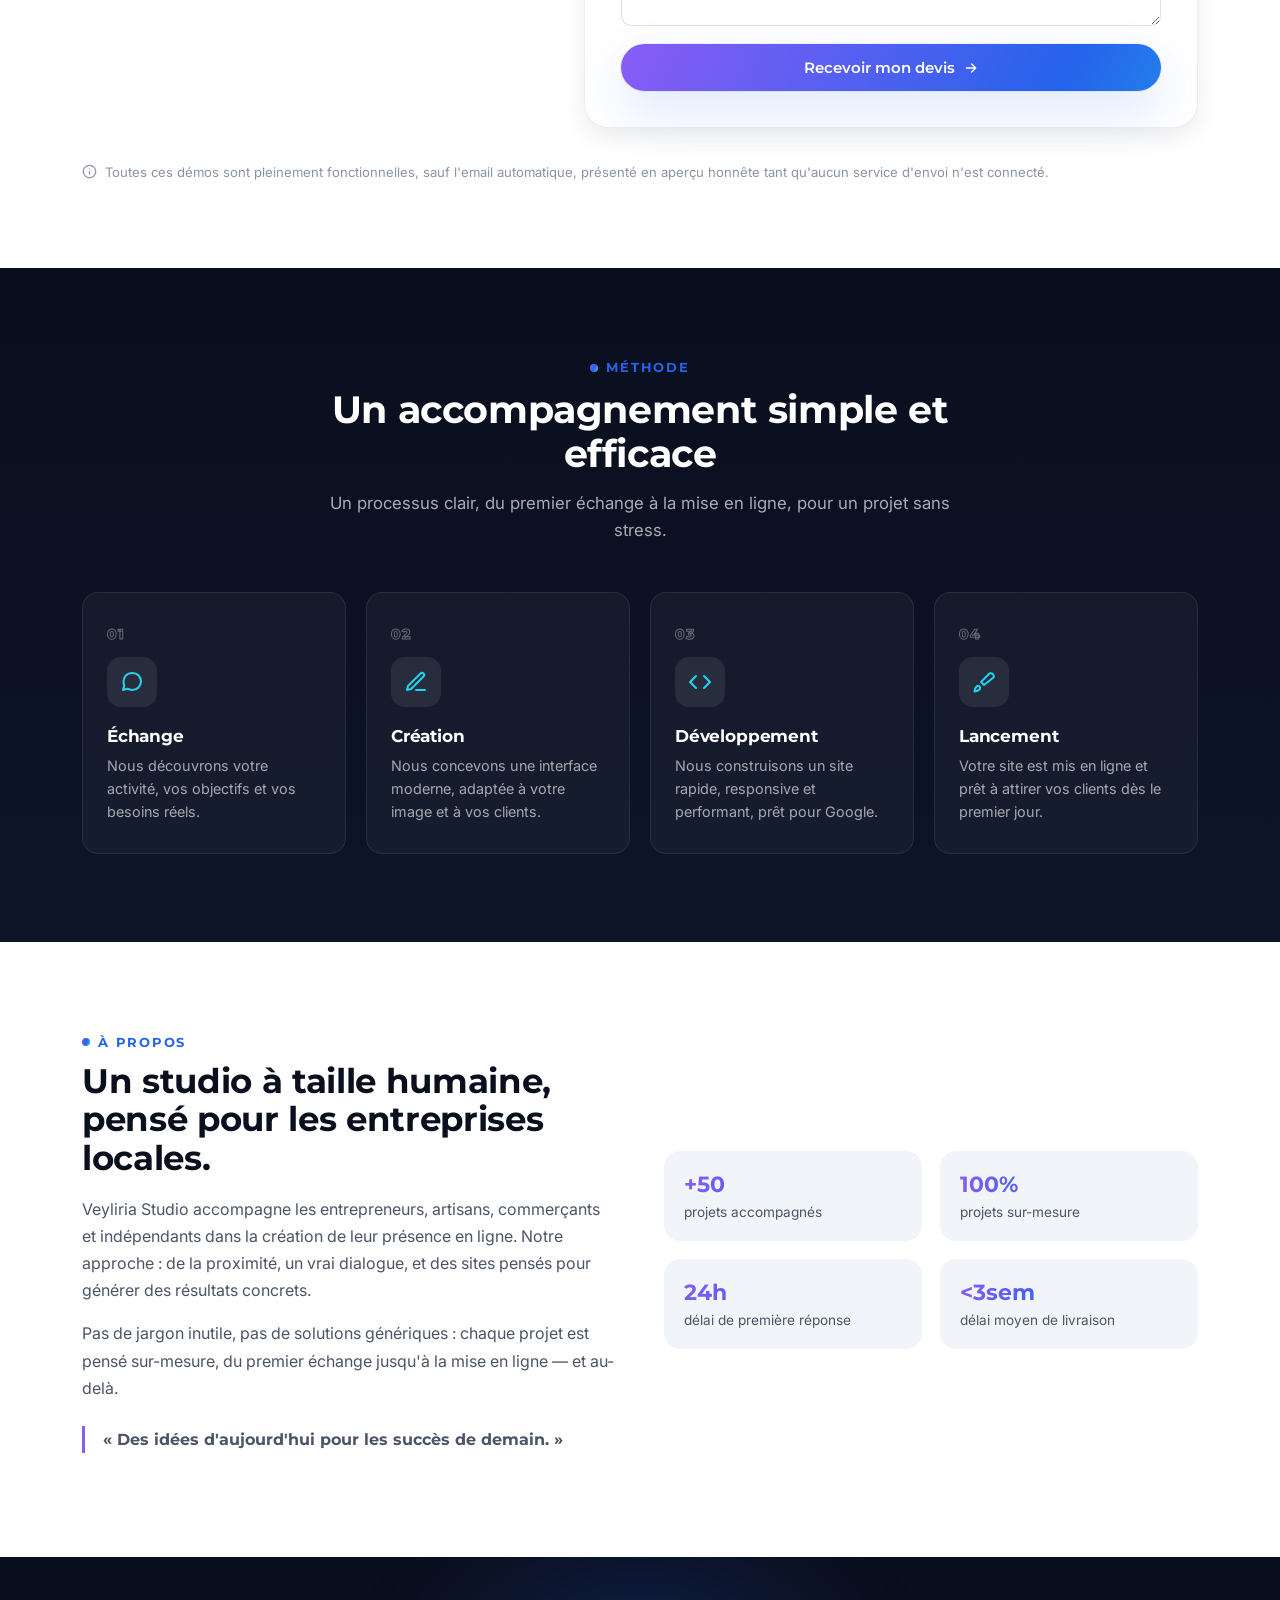
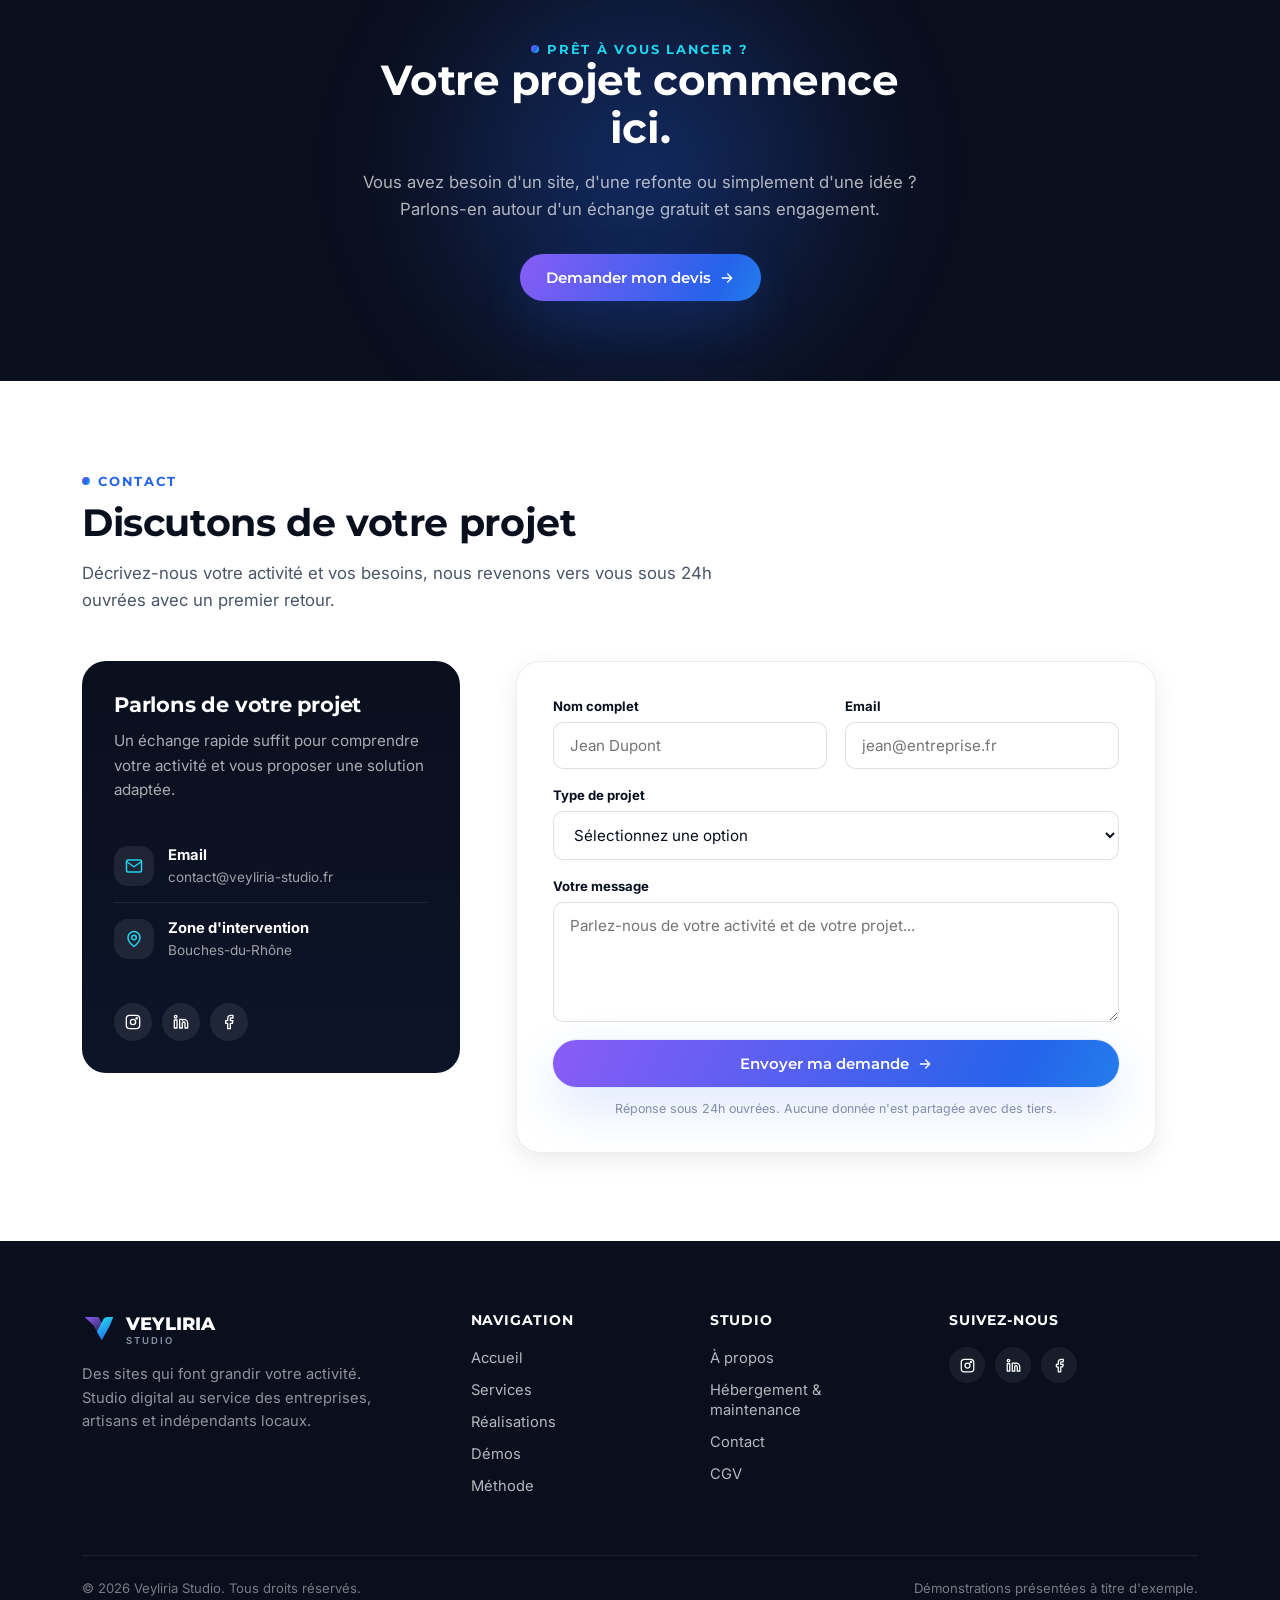
==== commit f0d4fb3d: "Clarify domain name purchase is at the client's charge The Studio can help find and choose an availa" ====
--- a/index.html
+++ b/index.html
@@ -293,7 +293,7 @@
 
       <p class="portfolio-note">
         <svg viewBox="0 0 24 24" fill="none" stroke="currentColor" stroke-width="2" stroke-linecap="round" stroke-linejoin="round"><circle cx="12" cy="12" r="10"/><path d="M12 16v-4M12 8h.01"/></svg>
-        Le nom de domaine reste toujours au nom du client. Toute évolution majeure (nouvelle fonctionnalité, refonte) fait l'objet d'un devis complémentaire. Détails complets dans nos <a href="cgv.html">CGV</a>.
+        Le nom de domaine reste toujours au nom du client : on vous aide à le trouver, mais son achat reste à votre charge, par souci de transparence. Toute évolution majeure (nouvelle fonctionnalité, refonte) fait l'objet d'un devis complémentaire. Détails complets dans nos <a href="cgv.html">CGV</a>.
       </p>
     </div>
   </section>
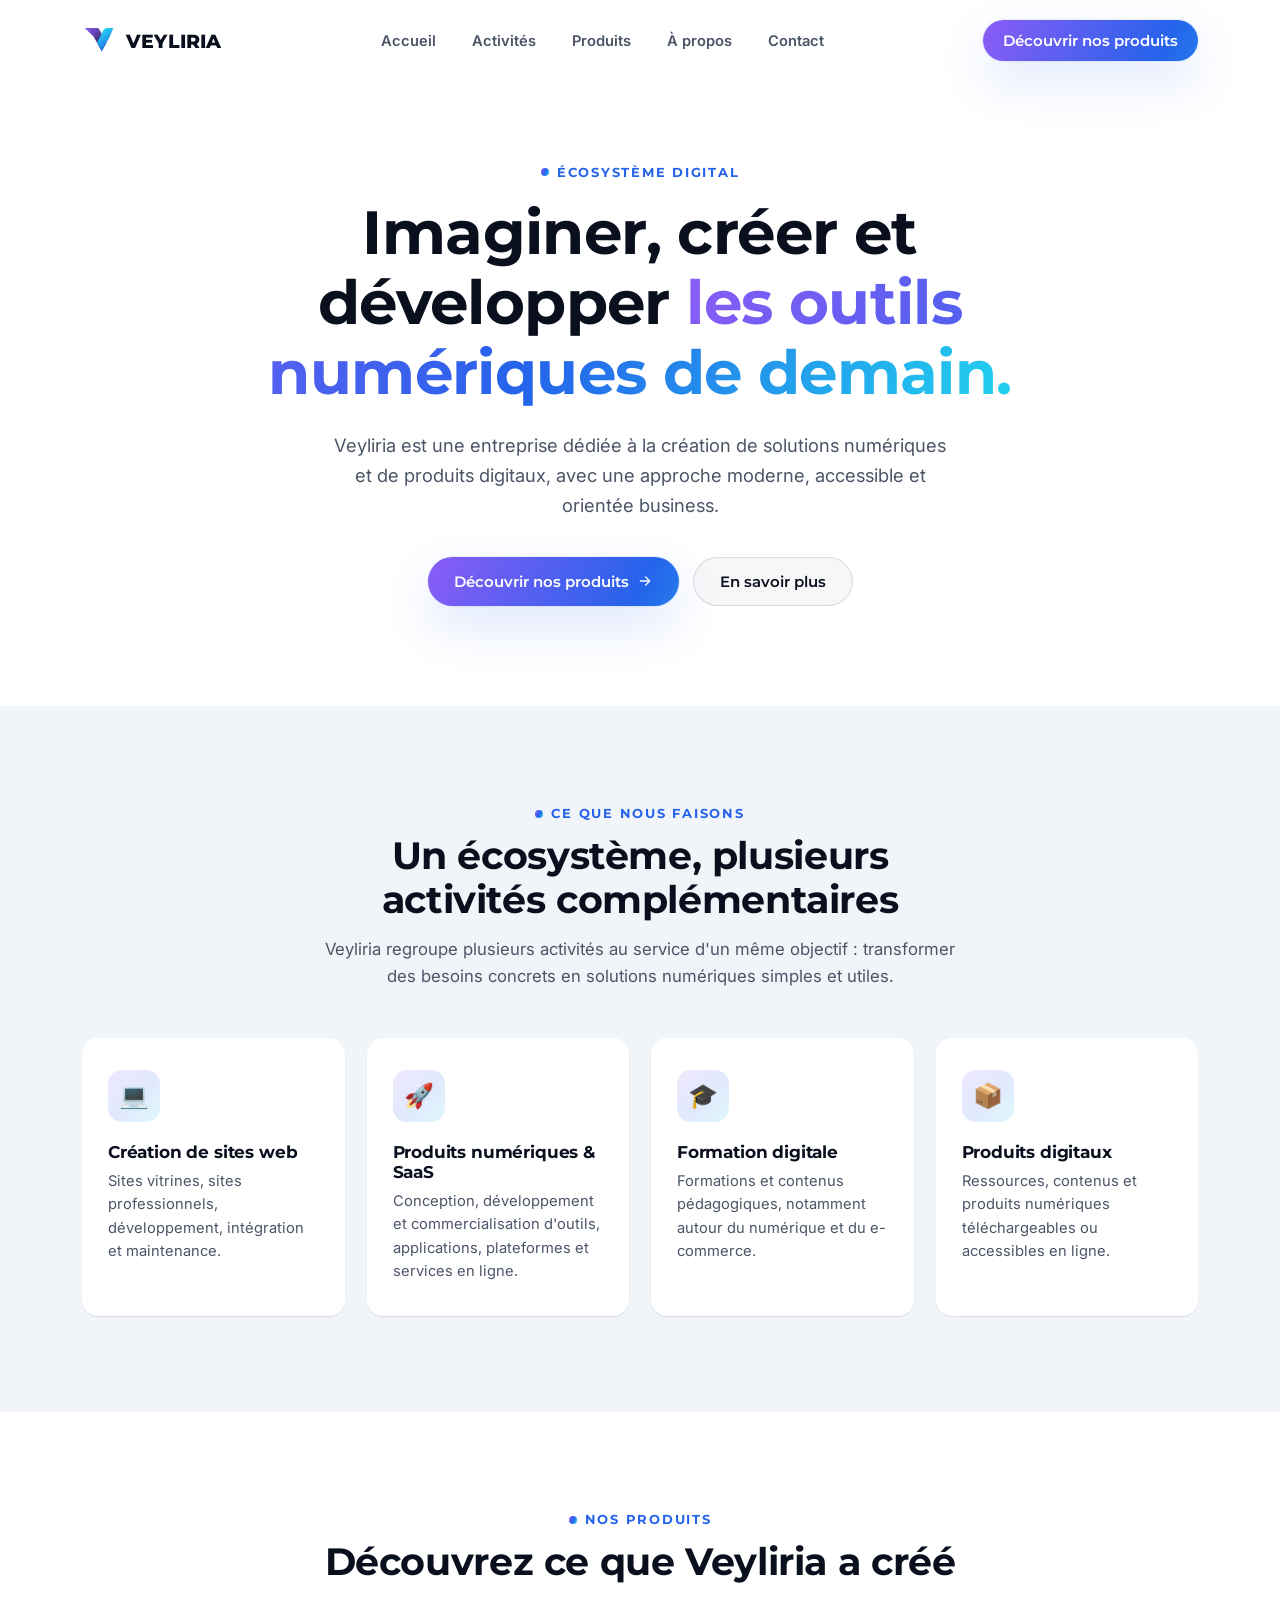
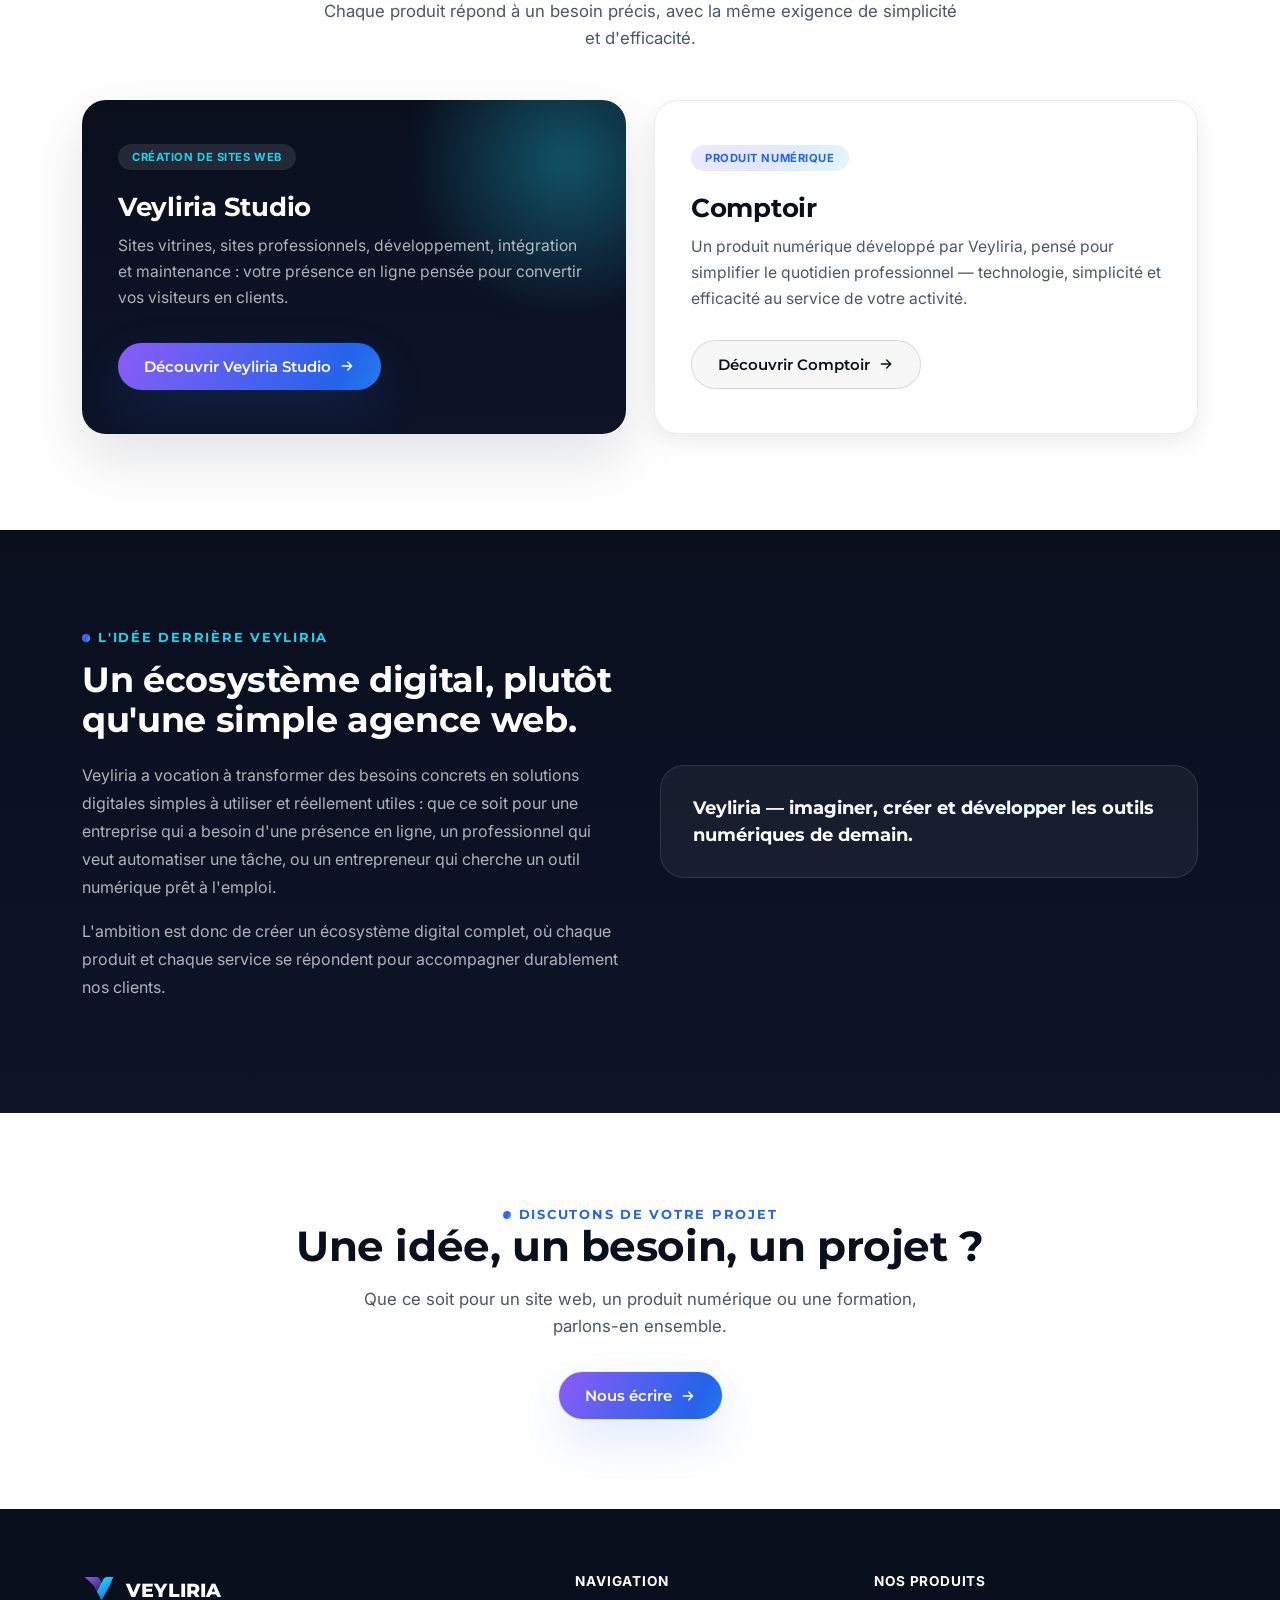
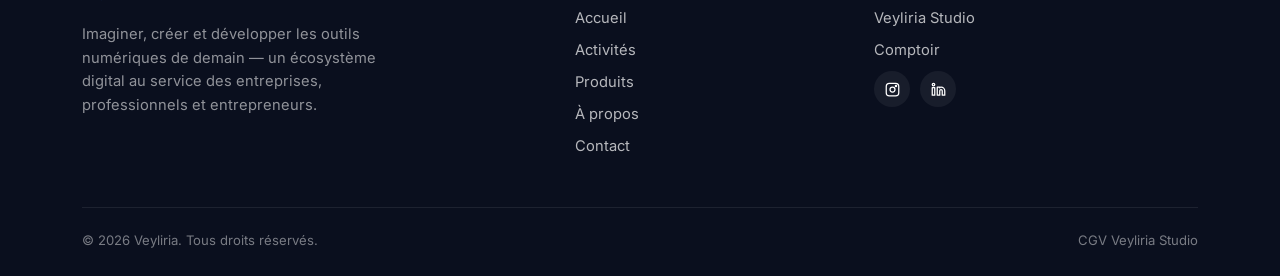
==== commit 43fff07c: "Restructure site: Veyliria parent landing page + Veyliria Studio product veyliria.com now serves a n" ====
--- a/index.html
+++ b/index.html
@@ -3,8 +3,8 @@
 <head>
 <meta charset="UTF-8" />
 <meta name="viewport" content="width=device-width, initial-scale=1.0" />
-<title>Veyliria Studio — Des sites qui font grandir votre activité</title>
-<meta name="description" content="Veyliria Studio crée des sites web modernes, rapides et sur-mesure pour les entreprises, artisans, commerçants et indépendants. Site vitrine, e-commerce, refonte." />
+<title>Veyliria — Imaginer, créer et développer les outils numériques de demain</title>
+<meta name="description" content="Veyliria est un écosystème digital qui conçoit des sites web, des produits numériques & SaaS, des formations et des ressources digitales. Découvrez Veyliria Studio et Comptoir." />
 <link rel="icon" href="data:image/svg+xml,%3Csvg xmlns='http://www.w3.org/2000/svg' viewBox='0 0 100 100'%3E%3Cdefs%3E%3ClinearGradient id='g' x1='0' y1='0' x2='1' y2='1'%3E%3Cstop offset='0' stop-color='%238B5CF6'/%3E%3Cstop offset='0.5' stop-color='%232563EB'/%3E%3Cstop offset='1' stop-color='%2322D3EE'/%3E%3C/linearGradient%3E%3C/defs%3E%3Cpath d='M15 15L50 85L85 15L65 15L50 50L35 15Z' fill='url(%23g)'/%3E%3C/svg%3E" />
 
 <link rel="preconnect" href="https://fonts.googleapis.com" />
@@ -14,8 +14,6 @@
 <link rel="stylesheet" href="css/style.css" />
 </head>
 <body>
-
-<div class="progress-bar" id="progressBar"></div>
 
 <!-- ============ HEADER ============ -->
 <header class="header" id="header">
@@ -35,21 +33,19 @@
         <path d="M8 12L44 12C47 12 49.5 13.6 51 16L72 55L58 80L34 37L8 12Z" fill="url(#logoGradLeft)"/>
         <path d="M92 12L74 12C69 12 65 14.6 62.5 19L44 55L58 80L82 37L92 12Z" fill="url(#logoGradRight)"/>
       </svg>
-      <span class="brand-name">VEYLIRIA<small>STUDIO</small></span>
+      <span>VEYLIRIA</span>
     </a>
 
     <nav class="nav-desktop" aria-label="Navigation principale">
       <a href="#accueil">Accueil</a>
-      <a href="#services">Services</a>
-      <a href="#realisations">Réalisations</a>
-      <a href="#demos">Démos</a>
-      <a href="#methode">Méthode</a>
+      <a href="#activites">Activités</a>
+      <a href="#produits">Produits</a>
       <a href="#a-propos">À propos</a>
       <a href="#contact">Contact</a>
     </nav>
 
     <div class="header-actions">
-      <a href="#contact" class="btn btn-primary btn-sm">Demander un devis</a>
+      <a href="#produits" class="btn btn-primary btn-sm" style="padding:11px 20px;">Découvrir nos produits</a>
       <button class="nav-toggle" id="navToggle" aria-label="Ouvrir le menu" aria-expanded="false">
         <span></span><span></span><span></span>
       </button>
@@ -59,13 +55,11 @@
 
 <div class="mobile-nav" id="mobileNav">
   <a href="#accueil">Accueil</a>
-  <a href="#services">Services</a>
-  <a href="#realisations">Réalisations</a>
-  <a href="#demos">Démos</a>
-  <a href="#methode">Méthode</a>
+  <a href="#activites">Activités</a>
+  <a href="#produits">Produits</a>
   <a href="#a-propos">À propos</a>
   <a href="#contact">Contact</a>
-  <a href="#contact" class="btn btn-primary">Demander un devis</a>
+  <a href="#produits" class="btn btn-primary">Découvrir nos produits</a>
 </div>
 
 <main>
@@ -77,883 +71,115 @@
       <div class="blob blob-2"></div>
       <div class="grid-pattern"></div>
     </div>
-    <div class="container hero-grid">
+    <div class="container">
       <div class="hero-content reveal">
-        <span class="eyebrow">Studio digital pour entreprises locales</span>
-        <h1>Des sites qui font grandir <span class="gradient-text">votre activité.</span></h1>
-        <p class="hero-sub">Nous créons des sites modernes, rapides et pensés pour attirer vos clients et développer votre entreprise — avec une relation directe et un accompagnement sur-mesure.</p>
+        <span class="eyebrow">Écosystème digital</span>
+        <h1>Imaginer, créer et développer <span class="gradient-text">les outils numériques de demain.</span></h1>
+        <p class="hero-sub">Veyliria est une entreprise dédiée à la création de solutions numériques et de produits digitaux, avec une approche moderne, accessible et orientée business.</p>
         <div class="hero-actions">
-          <a href="#contact" class="btn btn-primary">
-            Demander un devis
+          <a href="#produits" class="btn btn-primary">
+            Découvrir nos produits
             <svg viewBox="0 0 24 24" fill="none" stroke="currentColor" stroke-width="2" stroke-linecap="round" stroke-linejoin="round"><path d="M5 12h14M13 6l6 6-6 6"/></svg>
           </a>
-          <a href="#realisations" class="btn btn-ghost">Voir des exemples</a>
-        </div>
-        <div class="hero-stats">
-          <div class="stat"><b>+50</b><span>Projets réalisés</span></div>
-          <div class="stat"><b>100%</b><span>Sites sur-mesure</span></div>
-          <div class="stat"><b>&lt;3sem</b><span>Délai moyen de livraison</span></div>
-        </div>
-      </div>
-
-      <div class="hero-visual reveal">
-        <div class="browser-card">
-          <div class="browser-bar">
-            <span></span><span></span><span></span>
-            <div class="url-pill"></div>
-          </div>
-          <div class="browser-screen">
-            <div class="screen-nav">
-              <div class="brand-chip"></div>
-              <div class="chip-lines">
-                <div class="chip-line"></div><div class="chip-line"></div><div class="chip-line"></div>
-              </div>
-            </div>
-            <div class="screen-hero">
-              <div class="line w-70"></div>
-              <div class="line w-45"></div>
-              <div class="line sub"></div>
-              <div class="cta-row">
-                <div class="pill solid"></div>
-                <div class="pill line"></div>
-              </div>
-            </div>
-            <div class="screen-cards">
-              <div class="card"></div><div class="card"></div><div class="card"></div>
-            </div>
-          </div>
-        </div>
-
-        <div class="float-badge badge-1">
-          <span class="dot">
-            <svg viewBox="0 0 24 24" fill="none" stroke="currentColor" stroke-width="2" stroke-linecap="round" stroke-linejoin="round"><path d="M3 17l6-6 4 4 8-8"/><path d="M21 7v6h-6"/></svg>
-          </span>
-          <span>+120% visibilité<small>Après refonte</small></span>
-        </div>
-        <div class="float-badge badge-2">
-          <span class="dot">
-            <svg viewBox="0 0 24 24" fill="none" stroke="currentColor" stroke-width="2" stroke-linecap="round" stroke-linejoin="round"><circle cx="12" cy="12" r="9"/><path d="M9 12l2 2 4-4"/></svg>
-          </span>
-          <span>Livré en 3 semaines<small>Site vitrine complet</small></span>
-        </div>
-      </div>
-    </div>
-  </section>
-
-  <!-- ============ TRUST BAR ============ -->
-  <div class="trust-bar">
-    <div class="container">
-      <p>Nous concevons pour</p>
-      <div class="trust-logos">
-        <span>Restaurants</span>
-        <span>Artisans & BTP</span>
-        <span>Instituts de beauté</span>
-        <span>Commerces de proximité</span>
-        <span>Indépendants</span>
-      </div>
-    </div>
-  </div>
-
-  <!-- ============ BENEFITS ============ -->
-  <section id="benefices" class="benefits section-pad">
+          <a href="#a-propos" class="btn btn-ghost">En savoir plus</a>
+        </div>
+      </div>
+    </div>
+  </section>
+
+  <!-- ============ ACTIVITÉS ============ -->
+  <section id="activites" class="activities section-pad">
     <div class="container">
       <div class="section-head center reveal">
-        <span class="eyebrow">Pourquoi Veyliria</span>
-        <h2>Votre site doit travailler pour vous.</h2>
-        <p>Un bon site ne se contente pas d'exister : il attire, il rassure et il convertit. C'est la mission que l'on donne à chaque projet.</p>
-      </div>
-
-      <div class="benefits-grid reveal-stagger">
-        <div class="benefit-card">
-          <div class="icon-tile">
-            <svg viewBox="0 0 24 24" fill="none" stroke="currentColor" stroke-width="2" stroke-linecap="round" stroke-linejoin="round"><circle cx="11" cy="11" r="7"/><path d="M21 21l-4.3-4.3"/></svg>
-          </div>
-          <h3>Visibilité</h3>
-          <p>Être trouvé plus facilement sur Google par les clients qui recherchent vos services.</p>
-        </div>
-        <div class="benefit-card">
-          <div class="icon-tile">
-            <svg viewBox="0 0 24 24" fill="none" stroke="currentColor" stroke-width="2" stroke-linecap="round" stroke-linejoin="round"><path d="M12 3l7 4v5c0 4.5-3 8-7 9-4-1-7-4.5-7-9V7l7-4z"/></svg>
-          </div>
-          <h3>Crédibilité</h3>
-          <p>Donner une image professionnelle et rassurante à votre entreprise dès le premier regard.</p>
-        </div>
-        <div class="benefit-card">
-          <div class="icon-tile">
-            <svg viewBox="0 0 24 24" fill="none" stroke="currentColor" stroke-width="2" stroke-linecap="round" stroke-linejoin="round"><path d="M3 17l6-6 4 4 8-8"/><path d="M15 7h6v6"/></svg>
-          </div>
-          <h3>Conversion</h3>
-          <p>Transformer vos visiteurs en prospects puis en clients grâce à un parcours pensé pour agir.</p>
-        </div>
-        <div class="benefit-card">
-          <div class="icon-tile">
-            <svg viewBox="0 0 24 24" fill="none" stroke="currentColor" stroke-width="2" stroke-linecap="round" stroke-linejoin="round"><path d="M13 2L4 14h7l-1 8 9-12h-7l1-8z"/></svg>
-          </div>
-          <h3>Simplicité</h3>
-          <p>Un site clair, rapide et facile à utiliser, sur ordinateur comme sur mobile.</p>
-        </div>
-      </div>
-    </div>
-  </section>
-
-  <!-- ============ SERVICES ============ -->
-  <section id="services" class="services section-pad">
-    <div class="container">
-      <div class="section-head reveal">
-        <span class="eyebrow">Nos services</span>
-        <h2>Des solutions adaptées à votre activité</h2>
-        <p>Que vous démarriez un nouveau projet ou souhaitiez moderniser l'existant, nous avons une approche adaptée à vos besoins.</p>
-      </div>
-
-      <div class="services-grid reveal-stagger">
-        <div class="service-card">
-          <div class="icon-tile">
-            <svg viewBox="0 0 24 24" fill="none" stroke="currentColor" stroke-width="2" stroke-linecap="round" stroke-linejoin="round"><rect x="3" y="4" width="18" height="13" rx="2"/><path d="M8 21h8M12 17v4"/></svg>
-          </div>
-          <h3>Site vitrine</h3>
-          <p>Présentez votre activité et transformez vos visiteurs en clients avec un site clair et percutant.</p>
-          <a href="#contact" class="service-link">En savoir plus
-            <svg viewBox="0 0 24 24" fill="none" stroke="currentColor" stroke-width="2" stroke-linecap="round" stroke-linejoin="round"><path d="M5 12h14M13 6l6 6-6 6"/></svg>
-          </a>
-        </div>
-        <div class="service-card">
-          <div class="icon-tile">
-            <svg viewBox="0 0 24 24" fill="none" stroke="currentColor" stroke-width="2" stroke-linecap="round" stroke-linejoin="round"><circle cx="9" cy="21" r="1"/><circle cx="19" cy="21" r="1"/><path d="M2.5 3h2l2.7 12.4a2 2 0 0 0 2 1.6h8.7a2 2 0 0 0 2-1.6L21.5 8H6"/></svg>
-          </div>
-          <h3>Site e-commerce</h3>
-          <p>Vendez vos produits directement en ligne avec une boutique fluide et sécurisée.</p>
-          <a href="#contact" class="service-link">En savoir plus
-            <svg viewBox="0 0 24 24" fill="none" stroke="currentColor" stroke-width="2" stroke-linecap="round" stroke-linejoin="round"><path d="M5 12h14M13 6l6 6-6 6"/></svg>
-          </a>
-        </div>
-        <div class="service-card">
-          <div class="icon-tile">
-            <svg viewBox="0 0 24 24" fill="none" stroke="currentColor" stroke-width="2" stroke-linecap="round" stroke-linejoin="round"><path d="M21 12a9 9 0 1 1-2.6-6.4"/><path d="M21 3v6h-6"/></svg>
-          </div>
-          <h3>Refonte de site</h3>
-          <p>Modernisez votre image et améliorez l'expérience utilisateur d'un site existant.</p>
-          <a href="#contact" class="service-link">En savoir plus
-            <svg viewBox="0 0 24 24" fill="none" stroke="currentColor" stroke-width="2" stroke-linecap="round" stroke-linejoin="round"><path d="M5 12h14M13 6l6 6-6 6"/></svg>
-          </a>
-        </div>
-        <div class="service-card">
-          <div class="icon-tile">
-            <svg viewBox="0 0 24 24" fill="none" stroke="currentColor" stroke-width="2" stroke-linecap="round" stroke-linejoin="round"><path d="M4 21v-7M4 10V3M12 21v-11M12 6V3M20 21v-5M20 12V3"/><circle cx="4" cy="13" r="2"/><circle cx="12" cy="8" r="2"/><circle cx="20" cy="14" r="2"/></svg>
-          </div>
-          <h3>Site sur mesure</h3>
-          <p>Des fonctionnalités spécifiques, pensées et développées pour répondre à vos besoins précis.</p>
-          <a href="#contact" class="service-link">En savoir plus
-            <svg viewBox="0 0 24 24" fill="none" stroke="currentColor" stroke-width="2" stroke-linecap="round" stroke-linejoin="round"><path d="M5 12h14M13 6l6 6-6 6"/></svg>
-          </a>
-        </div>
-      </div>
-    </div>
-  </section>
-
-  <!-- ============ HÉBERGEMENT & MAINTENANCE ============ -->
-  <section id="hebergement" class="hosting section-pad">
+        <span class="eyebrow">Ce que nous faisons</span>
+        <h2>Un écosystème, plusieurs activités complémentaires</h2>
+        <p>Veyliria regroupe plusieurs activités au service d'un même objectif : transformer des besoins concrets en solutions numériques simples et utiles.</p>
+      </div>
+
+      <div class="activities-grid reveal-stagger">
+        <div class="activity-card">
+          <div class="activity-icon">💻</div>
+          <h3>Création de sites web</h3>
+          <p>Sites vitrines, sites professionnels, développement, intégration et maintenance.</p>
+        </div>
+        <div class="activity-card">
+          <div class="activity-icon">🚀</div>
+          <h3>Produits numériques & SaaS</h3>
+          <p>Conception, développement et commercialisation d'outils, applications, plateformes et services en ligne.</p>
+        </div>
+        <div class="activity-card">
+          <div class="activity-icon">🎓</div>
+          <h3>Formation digitale</h3>
+          <p>Formations et contenus pédagogiques, notamment autour du numérique et du e-commerce.</p>
+        </div>
+        <div class="activity-card">
+          <div class="activity-icon">📦</div>
+          <h3>Produits digitaux</h3>
+          <p>Ressources, contenus et produits numériques téléchargeables ou accessibles en ligne.</p>
+        </div>
+      </div>
+    </div>
+  </section>
+
+  <!-- ============ PRODUITS ============ -->
+  <section id="produits" class="products section-pad">
     <div class="container">
       <div class="section-head center reveal">
-        <span class="eyebrow">Après la mise en ligne</span>
-        <h2>Hébergement & maintenance</h2>
-        <p>Le nom de domaine reste toujours à votre nom : on s'occupe de l'hébergement, de la sécurité et des petites retouches, en toute tranquillité.</p>
-      </div>
-
-      <div class="hosting-grid reveal-stagger">
-        <div class="hosting-card">
-          <h3>Essentiel</h3>
-          <p class="hosting-target">Pour un site vitrine simple (1 à 5 pages)</p>
-          <div class="hosting-price"><b>19€</b><span>/mois</span></div>
-          <span class="hosting-alt">ou 190€/an (2 mois offerts)</span>
-          <ul class="hosting-features">
-            <li><svg viewBox="0 0 24 24" fill="none" stroke="currentColor" stroke-width="2" stroke-linecap="round" stroke-linejoin="round"><path d="M20 6 9 17l-5-5"/></svg>Hébergement sécurisé & certificat SSL</li>
-            <li><svg viewBox="0 0 24 24" fill="none" stroke="currentColor" stroke-width="2" stroke-linecap="round" stroke-linejoin="round"><path d="M20 6 9 17l-5-5"/></svg>Sauvegarde hebdomadaire</li>
-            <li><svg viewBox="0 0 24 24" fill="none" stroke="currentColor" stroke-width="2" stroke-linecap="round" stroke-linejoin="round"><path d="M20 6 9 17l-5-5"/></svg>1 petite modification par mois (texte, photo)</li>
-            <li><svg viewBox="0 0 24 24" fill="none" stroke="currentColor" stroke-width="2" stroke-linecap="round" stroke-linejoin="round"><path d="M20 6 9 17l-5-5"/></svg>Surveillance de base</li>
-          </ul>
-          <a href="#contact" class="btn btn-ghost btn-block">Choisir Essentiel</a>
-        </div>
-
-        <div class="hosting-card is-featured">
-          <span class="hosting-badge">Le plus choisi</span>
-          <h3>Confort</h3>
-          <p class="hosting-target">Pour un site évolutif, avec blog ou plusieurs pages</p>
-          <div class="hosting-price"><b>39€</b><span>/mois</span></div>
-          <span class="hosting-alt">ou 390€/an (2 mois offerts)</span>
-          <ul class="hosting-features">
-            <li><svg viewBox="0 0 24 24" fill="none" stroke="currentColor" stroke-width="2" stroke-linecap="round" stroke-linejoin="round"><path d="M20 6 9 17l-5-5"/></svg>Hébergement managé & certificat SSL</li>
-            <li><svg viewBox="0 0 24 24" fill="none" stroke="currentColor" stroke-width="2" stroke-linecap="round" stroke-linejoin="round"><path d="M20 6 9 17l-5-5"/></svg>Sauvegarde quotidienne</li>
-            <li><svg viewBox="0 0 24 24" fill="none" stroke="currentColor" stroke-width="2" stroke-linecap="round" stroke-linejoin="round"><path d="M20 6 9 17l-5-5"/></svg>2 à 3 modifications par mois</li>
-            <li><svg viewBox="0 0 24 24" fill="none" stroke="currentColor" stroke-width="2" stroke-linecap="round" stroke-linejoin="round"><path d="M20 6 9 17l-5-5"/></svg>Mises à jour de sécurité</li>
-            <li><svg viewBox="0 0 24 24" fill="none" stroke="currentColor" stroke-width="2" stroke-linecap="round" stroke-linejoin="round"><path d="M20 6 9 17l-5-5"/></svg>Réponse sous 48h ouvrées</li>
-          </ul>
-          <a href="#contact" class="btn btn-primary btn-block">Choisir Confort</a>
-        </div>
-      </div>
-
-      <p class="portfolio-note">
-        <svg viewBox="0 0 24 24" fill="none" stroke="currentColor" stroke-width="2" stroke-linecap="round" stroke-linejoin="round"><circle cx="12" cy="12" r="10"/><path d="M12 16v-4M12 8h.01"/></svg>
-        Le nom de domaine reste toujours au nom du client : on vous aide à le trouver, mais son achat reste à votre charge, par souci de transparence. Toute évolution majeure (nouvelle fonctionnalité, refonte) fait l'objet d'un devis complémentaire. Détails complets dans nos <a href="cgv.html">CGV</a>.
-      </p>
-    </div>
-  </section>
-
-  <!-- ============ RÉALISATIONS ============ -->
-  <section id="realisations" class="portfolio section-pad">
-    <div class="container">
-      <div class="section-head center reveal">
-        <span class="eyebrow">Réalisations</span>
-        <h2>Des sites livrés, en ligne dès aujourd'hui</h2>
-        <p>Deux projets réels menés avec des clients, toujours accessibles en ligne.</p>
-      </div>
-
-      <div class="portfolio-grid reveal-stagger">
-        <article class="project-card">
-          <div class="project-shot">
-            <img src="assets/realisations/autoliva.jpg" alt="Aperçu du site Autoliva" loading="lazy" />
-          </div>
-          <div class="project-body">
-            <span class="cat-badge">E-commerce automobile</span>
-            <h3>Autoliva</h3>
-            <p>Vente de pièces auto reconditionnées et d'occasion testées, avec devis rapide et livraison express en 48/72h.</p>
-            <a href="https://autoliva.com" target="_blank" rel="noopener" class="project-cta">
-              Voir le site
-              <svg viewBox="0 0 24 24" fill="none" stroke="currentColor" stroke-width="2" stroke-linecap="round" stroke-linejoin="round"><path d="M5 12h14M13 6l6 6-6 6"/></svg>
-            </a>
-          </div>
+        <span class="eyebrow">Nos produits</span>
+        <h2>Découvrez ce que Veyliria a créé</h2>
+        <p>Chaque produit répond à un besoin précis, avec la même exigence de simplicité et d'efficacité.</p>
+      </div>
+
+      <div class="products-grid reveal-stagger">
+        <article class="product-card tone-studio">
+          <div class="product-glow"></div>
+          <span class="product-badge">Création de sites web</span>
+          <h3>Veyliria Studio</h3>
+          <p>Sites vitrines, sites professionnels, développement, intégration et maintenance : votre présence en ligne pensée pour convertir vos visiteurs en clients.</p>
+          <a href="/studio/" class="btn btn-primary">
+            Découvrir Veyliria Studio
+            <svg viewBox="0 0 24 24" fill="none" stroke="currentColor" stroke-width="2" stroke-linecap="round" stroke-linejoin="round"><path d="M5 12h14M13 6l6 6-6 6"/></svg>
+          </a>
         </article>
 
-        <article class="project-card">
-          <div class="project-shot">
-            <img src="assets/realisations/asad.jpg" alt="Aperçu du site ASAD" loading="lazy" />
-          </div>
-          <div class="project-body">
-            <span class="cat-badge">Association</span>
-            <h3>ASAD</h3>
-            <p>Association des Animaux en Détresse : recueil, soins et mise à l'adoption de chiens et de chats.</p>
-            <a href="https://www.asso-asad.fr/" target="_blank" rel="noopener" class="project-cta">
-              Voir le site
-              <svg viewBox="0 0 24 24" fill="none" stroke="currentColor" stroke-width="2" stroke-linecap="round" stroke-linejoin="round"><path d="M5 12h14M13 6l6 6-6 6"/></svg>
-            </a>
-          </div>
+        <article class="product-card tone-comptoir">
+          <span class="product-badge">Produit numérique</span>
+          <h3>Comptoir</h3>
+          <p>Un produit numérique développé par Veyliria, pensé pour simplifier le quotidien professionnel — technologie, simplicité et efficacité au service de votre activité.</p>
+          <a href="https://getcomptoir.fr" class="btn btn-ghost">
+            Découvrir Comptoir
+            <svg viewBox="0 0 24 24" fill="none" stroke="currentColor" stroke-width="2" stroke-linecap="round" stroke-linejoin="round"><path d="M5 12h14M13 6l6 6-6 6"/></svg>
+          </a>
         </article>
       </div>
     </div>
   </section>
 
-  <!-- ============ DEMOS INTERACTIVES ============ -->
-  <section id="demos" class="demoshow section-pad">
-    <div class="container">
-      <div class="section-head center reveal">
-        <span class="eyebrow">Démonstration interactive</span>
-        <h2>Testez les fonctionnalités les plus demandées</h2>
-        <p>Ce ne sont pas des images : ce sont de vrais composants fonctionnels, comme ceux que nous intégrons à vos sites.</p>
-      </div>
-
-      <div class="demo-tabs reveal" role="tablist" aria-label="Choisir une démonstration">
-        <button class="demo-tab is-active" type="button" role="tab" aria-selected="true" aria-controls="demoPanel-devis" id="demoTab-devis" data-demo="devis">
-          <svg viewBox="0 0 24 24" fill="none" stroke="currentColor" stroke-width="2" stroke-linecap="round" stroke-linejoin="round"><path d="M9 2h6l5 5v13a2 2 0 0 1-2 2H9a2 2 0 0 1-2-2V4a2 2 0 0 1 2-2z"/><path d="M9 9h6M9 13h6M9 17h4"/></svg>
-          Devis en ligne
-        </button>
-        <button class="demo-tab" type="button" role="tab" aria-selected="false" aria-controls="demoPanel-contact" id="demoTab-contact" data-demo="contact">
-          <svg viewBox="0 0 24 24" fill="none" stroke="currentColor" stroke-width="2" stroke-linecap="round" stroke-linejoin="round"><path d="M21 11.5a8.38 8.38 0 0 1-8.5 8.4H12a8.3 8.3 0 0 1-4.4-1.3L3 20l1.4-4.6A8.3 8.3 0 0 1 3.5 11 8.4 8.4 0 0 1 12 3a8.4 8.4 0 0 1 9 8.5z"/></svg>
-          Prise de contact
-        </button>
-        <button class="demo-tab" type="button" role="tab" aria-selected="false" aria-controls="demoPanel-carousel" id="demoTab-carousel" data-demo="carousel">
-          <svg viewBox="0 0 24 24" fill="none" stroke="currentColor" stroke-width="2" stroke-linecap="round" stroke-linejoin="round"><rect x="3" y="3" width="18" height="18" rx="2"/><circle cx="8.5" cy="8.5" r="1.5"/><path d="M21 15l-5-5L5 21"/></svg>
-          Carrousel photo
-        </button>
-        <button class="demo-tab" type="button" role="tab" aria-selected="false" aria-controls="demoPanel-email" id="demoTab-email" data-demo="email">
-          <svg viewBox="0 0 24 24" fill="none" stroke="currentColor" stroke-width="2" stroke-linecap="round" stroke-linejoin="round"><rect x="2" y="4" width="20" height="16" rx="2"/><path d="m22 6-10 7L2 6"/></svg>
-          Email automatique
-        </button>
-        <button class="demo-tab" type="button" role="tab" aria-selected="false" aria-controls="demoPanel-faq" id="demoTab-faq" data-demo="faq">
-          <svg viewBox="0 0 24 24" fill="none" stroke="currentColor" stroke-width="2" stroke-linecap="round" stroke-linejoin="round"><circle cx="12" cy="12" r="10"/><path d="M9.1 9a3 3 0 1 1 5.82 1c-.4 1-1.9 1.6-1.9 3"/><path d="M12 17h.01"/></svg>
-          FAQ
-        </button>
-        <button class="demo-tab" type="button" role="tab" aria-selected="false" aria-controls="demoPanel-booking" id="demoTab-booking" data-demo="booking">
-          <svg viewBox="0 0 24 24" fill="none" stroke="currentColor" stroke-width="2" stroke-linecap="round" stroke-linejoin="round"><rect x="3" y="4" width="18" height="18" rx="2"/><path d="M16 2v4M8 2v4M3 10h18"/></svg>
-          Prise de RDV
-        </button>
-        <button class="demo-tab" type="button" role="tab" aria-selected="false" aria-controls="demoPanel-beforeafter" id="demoTab-beforeafter" data-demo="beforeafter">
-          <svg viewBox="0 0 24 24" fill="none" stroke="currentColor" stroke-width="2" stroke-linecap="round" stroke-linejoin="round"><path d="M12 3v18M8 7l-4 5 4 5M16 7l4 5-4 5"/></svg>
-          Avant / Après
-        </button>
-        <button class="demo-tab" type="button" role="tab" aria-selected="false" aria-controls="demoPanel-map" id="demoTab-map" data-demo="map">
-          <svg viewBox="0 0 24 24" fill="none" stroke="currentColor" stroke-width="2" stroke-linecap="round" stroke-linejoin="round"><path d="M20 10c0 6-8 12-8 12s-8-6-8-12a8 8 0 0 1 16 0z"/><circle cx="12" cy="10" r="3"/></svg>
-          Localisation
-        </button>
-      </div>
-
-      <div class="reveal">
-
-        <!-- PANEL: DEVIS -->
-        <div class="demo-panel is-active" data-demo-panel="devis" id="demoPanel-devis" role="tabpanel" aria-labelledby="demoTab-devis">
-          <div class="demo-info">
-            <span class="demo-badge">Composant</span>
-            <h3>Formulaire de devis en ligne</h3>
-            <p>Vos prospects estiment leur besoin et envoient une demande qualifiée en 2 minutes, sans décrocher le téléphone.</p>
-            <ul class="demo-points">
-              <li><svg viewBox="0 0 24 24" fill="none" stroke="currentColor" stroke-width="2" stroke-linecap="round" stroke-linejoin="round"><path d="M20 6 9 17l-5-5"/></svg>Qualifie automatiquement chaque demande</li>
-              <li><svg viewBox="0 0 24 24" fill="none" stroke="currentColor" stroke-width="2" stroke-linecap="round" stroke-linejoin="round"><path d="M20 6 9 17l-5-5"/></svg>Réduit les allers-retours par téléphone</li>
-              <li><svg viewBox="0 0 24 24" fill="none" stroke="currentColor" stroke-width="2" stroke-linecap="round" stroke-linejoin="round"><path d="M20 6 9 17l-5-5"/></svg>Confirmation immédiate affichée au client</li>
-            </ul>
-          </div>
-          <div class="contact-form" id="devisWrap">
-            <form id="devisForm" novalidate>
-              <div class="form-row two">
-                <div class="field" id="field-devisName">
-                  <label for="devisName">Nom complet</label>
-                  <input type="text" id="devisName" placeholder="Jean Dupont" required />
-                  <span class="field-error">Merci de renseigner votre nom.</span>
-                </div>
-                <div class="field" id="field-devisEmail">
-                  <label for="devisEmail">Email</label>
-                  <input type="email" id="devisEmail" placeholder="jean@entreprise.fr" required />
-                  <span class="field-error">Merci de renseigner un email valide.</span>
-                </div>
-              </div>
-              <div class="form-row two">
-                <div class="field" id="field-devisType">
-                  <label for="devisType">Type de projet</label>
-                  <select id="devisType" required>
-                    <option value="">Sélectionnez une option</option>
-                    <option value="vitrine">Site vitrine</option>
-                    <option value="ecommerce">Site e-commerce</option>
-                    <option value="refonte">Refonte de site</option>
-                    <option value="mesure">Site sur mesure</option>
-                  </select>
-                  <span class="field-error">Merci de sélectionner un type de projet.</span>
-                </div>
-                <div class="field" id="field-devisBudget">
-                  <label for="devisBudget">Budget estimé</label>
-                  <select id="devisBudget" required>
-                    <option value="">Sélectionnez une option</option>
-                    <option value="-1000">Moins de 1000€</option>
-                    <option value="1000-3000">1000€ – 3000€</option>
-                    <option value="3000-6000">3000€ – 6000€</option>
-                    <option value="+6000">Plus de 6000€</option>
-                  </select>
-                  <span class="field-error">Merci de sélectionner un budget estimé.</span>
-                </div>
-              </div>
-              <div class="form-row">
-                <div class="field" id="field-devisMessage">
-                  <label for="devisMessage">Décrivez votre projet</label>
-                  <textarea id="devisMessage" placeholder="Parlez-nous de votre activité et de vos besoins..." required></textarea>
-                  <span class="field-error">Merci de décrire brièvement votre projet.</span>
-                </div>
-              </div>
-              <button type="submit" class="btn btn-primary btn-block">
-                Recevoir mon devis
-                <svg viewBox="0 0 24 24" fill="none" stroke="currentColor" stroke-width="2" stroke-linecap="round" stroke-linejoin="round"><path d="M5 12h14M13 6l6 6-6 6"/></svg>
-              </button>
-            </form>
-            <div class="form-success" id="devisSuccess">
-              <div class="icon-tile">
-                <svg viewBox="0 0 24 24" fill="none" stroke="currentColor" stroke-width="2" stroke-linecap="round" stroke-linejoin="round"><circle cx="12" cy="12" r="10"/><path d="m9 12 2 2 4-4"/></svg>
-              </div>
-              <h3>Demande de devis enregistrée !</h3>
-              <p>Sur votre site, votre client recevrait ici une confirmation immédiate, avant même votre premier appel.</p>
-              <button type="button" class="btn btn-ghost btn-sm" data-reset-for="devis">Faire un autre essai</button>
-            </div>
-          </div>
-        </div>
-
-        <!-- PANEL: CONTACT -->
-        <div class="demo-panel" data-demo-panel="contact" id="demoPanel-contact" role="tabpanel" aria-labelledby="demoTab-contact" hidden>
-          <div class="demo-info">
-            <span class="demo-badge">Composant</span>
-            <h3>Formulaire de prise de contact</h3>
-            <p>Un formulaire court, pensé pour ne décourager personne, avec une validation en temps réel qui rassure le visiteur.</p>
-            <ul class="demo-points">
-              <li><svg viewBox="0 0 24 24" fill="none" stroke="currentColor" stroke-width="2" stroke-linecap="round" stroke-linejoin="round"><path d="M20 6 9 17l-5-5"/></svg>3 champs seulement pour maximiser les envois</li>
-              <li><svg viewBox="0 0 24 24" fill="none" stroke="currentColor" stroke-width="2" stroke-linecap="round" stroke-linejoin="round"><path d="M20 6 9 17l-5-5"/></svg>Messages d'erreur clairs et immédiats</li>
-              <li><svg viewBox="0 0 24 24" fill="none" stroke="currentColor" stroke-width="2" stroke-linecap="round" stroke-linejoin="round"><path d="M20 6 9 17l-5-5"/></svg>100% responsive, testé sur mobile</li>
-            </ul>
-          </div>
-          <div class="contact-form" id="dcWrap">
-            <form id="dcForm" novalidate>
-              <div class="form-row two">
-                <div class="field" id="field-dcName">
-                  <label for="dcName">Nom complet</label>
-                  <input type="text" id="dcName" placeholder="Jean Dupont" required />
-                  <span class="field-error">Merci de renseigner votre nom.</span>
-                </div>
-                <div class="field" id="field-dcEmail">
-                  <label for="dcEmail">Email</label>
-                  <input type="email" id="dcEmail" placeholder="jean@entreprise.fr" required />
-                  <span class="field-error">Merci de renseigner un email valide.</span>
-                </div>
-              </div>
-              <div class="form-row">
-                <div class="field" id="field-dcMessage">
-                  <label for="dcMessage">Votre message</label>
-                  <textarea id="dcMessage" placeholder="Bonjour, je souhaite..." required></textarea>
-                  <span class="field-error">Merci de renseigner un message.</span>
-                </div>
-              </div>
-              <button type="submit" class="btn btn-primary btn-block">
-                Envoyer le message
-                <svg viewBox="0 0 24 24" fill="none" stroke="currentColor" stroke-width="2" stroke-linecap="round" stroke-linejoin="round"><path d="M5 12h14M13 6l6 6-6 6"/></svg>
-              </button>
-            </form>
-            <div class="form-success" id="dcSuccess">
-              <div class="icon-tile">
-                <svg viewBox="0 0 24 24" fill="none" stroke="currentColor" stroke-width="2" stroke-linecap="round" stroke-linejoin="round"><circle cx="12" cy="12" r="10"/><path d="m9 12 2 2 4-4"/></svg>
-              </div>
-              <h3>Message envoyé !</h3>
-              <p>C'est exactement ce que vos visiteurs verraient après avoir pris contact avec vous.</p>
-              <button type="button" class="btn btn-ghost btn-sm" data-reset-for="dc">Faire un autre essai</button>
-            </div>
-          </div>
-        </div>
-
-        <!-- PANEL: CARROUSEL -->
-        <div class="demo-panel" data-demo-panel="carousel" id="demoPanel-carousel" role="tabpanel" aria-labelledby="demoTab-carousel" hidden>
-          <div class="demo-info">
-            <span class="demo-badge">Composant</span>
-            <h3>Carrousel photo</h3>
-            <p>Idéal pour une galerie de réalisations, une vitrine ou une page d'accueil : navigation tactile, flèches et défilement automatique.</p>
-            <ul class="demo-points">
-              <li><svg viewBox="0 0 24 24" fill="none" stroke="currentColor" stroke-width="2" stroke-linecap="round" stroke-linejoin="round"><path d="M20 6 9 17l-5-5"/></svg>Défilement au clic, au clavier ou au doigt</li>
-              <li><svg viewBox="0 0 24 24" fill="none" stroke="currentColor" stroke-width="2" stroke-linecap="round" stroke-linejoin="round"><path d="M20 6 9 17l-5-5"/></svg>Pause automatique dès que vous interagissez</li>
-              <li><svg viewBox="0 0 24 24" fill="none" stroke="currentColor" stroke-width="2" stroke-linecap="round" stroke-linejoin="round"><path d="M20 6 9 17l-5-5"/></svg>S'adapte à vos propres photos</li>
-            </ul>
-          </div>
-          <div class="demo-widget-frame">
-            <div class="carousel" id="photoCarousel" tabindex="0" aria-roledescription="carrousel" aria-label="Exemples de photos">
-              <div class="carousel-track" id="carouselTrack">
-                <div class="carousel-slide tone-1">
-                  <div class="shape"></div>
-                  <div class="carousel-caption">
-                    <svg viewBox="0 0 24 24" fill="none" stroke="currentColor" stroke-width="2" stroke-linecap="round" stroke-linejoin="round"><rect x="3" y="3" width="18" height="18" rx="2"/><circle cx="8.5" cy="8.5" r="1.5"/><path d="M21 15l-5-5L5 21"/></svg>
-                    <span>Mise en avant de la vitrine</span>
-                  </div>
-                </div>
-                <div class="carousel-slide tone-3">
-                  <div class="shape"></div>
-                  <div class="carousel-caption">
-                    <svg viewBox="0 0 24 24" fill="none" stroke="currentColor" stroke-width="2" stroke-linecap="round" stroke-linejoin="round"><rect x="3" y="3" width="18" height="18" rx="2"/><circle cx="8.5" cy="8.5" r="1.5"/><path d="M21 15l-5-5L5 21"/></svg>
-                    <span>Galerie de réalisations</span>
-                  </div>
-                </div>
-                <div class="carousel-slide tone-2">
-                  <div class="shape"></div>
-                  <div class="carousel-caption">
-                    <svg viewBox="0 0 24 24" fill="none" stroke="currentColor" stroke-width="2" stroke-linecap="round" stroke-linejoin="round"><rect x="3" y="3" width="18" height="18" rx="2"/><circle cx="8.5" cy="8.5" r="1.5"/><path d="M21 15l-5-5L5 21"/></svg>
-                    <span>Ambiance & univers de marque</span>
-                  </div>
-                </div>
-                <div class="carousel-slide tone-4">
-                  <div class="shape"></div>
-                  <div class="carousel-caption">
-                    <svg viewBox="0 0 24 24" fill="none" stroke="currentColor" stroke-width="2" stroke-linecap="round" stroke-linejoin="round"><rect x="3" y="3" width="18" height="18" rx="2"/><circle cx="8.5" cy="8.5" r="1.5"/><path d="M21 15l-5-5L5 21"/></svg>
-                    <span>Équipe & savoir-faire</span>
-                  </div>
-                </div>
-              </div>
-              <button class="carousel-arrow prev" id="carouselPrev" aria-label="Photo précédente">
-                <svg viewBox="0 0 24 24" fill="none" stroke="currentColor" stroke-width="2" stroke-linecap="round" stroke-linejoin="round"><path d="M15 18l-6-6 6-6"/></svg>
-              </button>
-              <button class="carousel-arrow next" id="carouselNext" aria-label="Photo suivante">
-                <svg viewBox="0 0 24 24" fill="none" stroke="currentColor" stroke-width="2" stroke-linecap="round" stroke-linejoin="round"><path d="M9 18l6-6-6-6"/></svg>
-              </button>
-            </div>
-            <div class="carousel-dots" id="carouselDots">
-              <button class="is-active" data-slide="0" aria-label="Aller à la photo 1"></button>
-              <button data-slide="1" aria-label="Aller à la photo 2"></button>
-              <button data-slide="2" aria-label="Aller à la photo 3"></button>
-              <button data-slide="3" aria-label="Aller à la photo 4"></button>
-            </div>
-          </div>
-        </div>
-
-        <!-- PANEL: EMAIL AUTOMATIQUE -->
-        <div class="demo-panel" data-demo-panel="email" id="demoPanel-email" role="tabpanel" aria-labelledby="demoTab-email" hidden>
-          <div class="demo-info">
-            <span class="demo-badge">Composant</span>
-            <h3>Email automatique</h3>
-            <p>Après un devis ou une prise de contact, un email de confirmation part automatiquement vers votre client — sans aucune action de votre part.</p>
-            <ul class="demo-points">
-              <li><svg viewBox="0 0 24 24" fill="none" stroke="currentColor" stroke-width="2" stroke-linecap="round" stroke-linejoin="round"><path d="M20 6 9 17l-5-5"/></svg>Rassure le client immédiatement après l'envoi</li>
-              <li><svg viewBox="0 0 24 24" fill="none" stroke="currentColor" stroke-width="2" stroke-linecap="round" stroke-linejoin="round"><path d="M20 6 9 17l-5-5"/></svg>Personnalisé avec le nom du client</li>
-              <li><svg viewBox="0 0 24 24" fill="none" stroke="currentColor" stroke-width="2" stroke-linecap="round" stroke-linejoin="round"><path d="M20 6 9 17l-5-5"/></svg>Se connecte à votre boîte pro existante</li>
-            </ul>
-          </div>
-          <div class="contact-form" id="edWrap">
-            <form id="edForm" novalidate>
-              <div class="form-row two">
-                <div class="field" id="field-edName">
-                  <label for="edName">Nom complet</label>
-                  <input type="text" id="edName" placeholder="Jean Dupont" required />
-                  <span class="field-error">Merci de renseigner votre nom.</span>
-                </div>
-                <div class="field" id="field-edEmail">
-                  <label for="edEmail">Email</label>
-                  <input type="email" id="edEmail" placeholder="jean@entreprise.fr" required />
-                  <span class="field-error">Merci de renseigner un email valide.</span>
-                </div>
-              </div>
-              <button type="submit" class="btn btn-primary btn-block">
-                Envoyer ma demande
-                <svg viewBox="0 0 24 24" fill="none" stroke="currentColor" stroke-width="2" stroke-linecap="round" stroke-linejoin="round"><path d="M5 12h14M13 6l6 6-6 6"/></svg>
-              </button>
-              <p class="form-note">Déclenche l'aperçu de l'email automatique ci-dessous.</p>
-            </form>
-            <div class="email-preview" id="emailPreview">
-              <span class="preview-flag">
-                <svg viewBox="0 0 24 24" fill="none" stroke="currentColor" stroke-width="2" stroke-linecap="round" stroke-linejoin="round"><circle cx="12" cy="12" r="10"/><path d="M12 16v-4M12 8h.01"/></svg>
-                Aperçu — simulation
-              </span>
-              <div class="mail-window">
-                <div class="mail-header">
-                  <div class="mail-row"><b>De</b><span>Veyliria Studio &lt;contact@veyliria-studio.fr&gt;</span></div>
-                  <div class="mail-row"><b>À</b><span id="emailPreviewTo">client@exemple.fr</span></div>
-                  <div class="mail-subject">Confirmation de votre demande</div>
-                </div>
-                <div class="mail-body">
-                  <p>Bonjour <span id="emailPreviewName">Jean</span>,</p>
-                  <p>Nous avons bien reçu votre demande. Nous revenons vers vous sous 24h ouvrées pour en discuter ensemble.</p>
-                  <p class="mail-signoff">L'équipe Veyliria Studio</p>
-                </div>
-              </div>
-              <p class="preview-note">Cet aperçu illustre le contenu de l'email envoyé automatiquement à votre client. Une fois un service d'envoi connecté (ex. EmailJS, Brevo…), cet email part réellement, sans action de votre part.</p>
-              <button type="button" class="btn btn-ghost btn-sm" data-reset-for="ed">Faire un autre essai</button>
-            </div>
-          </div>
-        </div>
-
-        <!-- PANEL: FAQ -->
-        <div class="demo-panel" data-demo-panel="faq" id="demoPanel-faq" role="tabpanel" aria-labelledby="demoTab-faq" hidden>
-          <div class="demo-info">
-            <span class="demo-badge">Composant</span>
-            <h3>FAQ accordéon</h3>
-            <p>Répondez aux questions les plus fréquentes sans alourdir la page : chaque réponse se déplie au clic.</p>
-            <ul class="demo-points">
-              <li><svg viewBox="0 0 24 24" fill="none" stroke="currentColor" stroke-width="2" stroke-linecap="round" stroke-linejoin="round"><path d="M20 6 9 17l-5-5"/></svg>Réduit les questions répétées par email</li>
-              <li><svg viewBox="0 0 24 24" fill="none" stroke="currentColor" stroke-width="2" stroke-linecap="round" stroke-linejoin="round"><path d="M20 6 9 17l-5-5"/></svg>Rassure le visiteur avant qu'il ne parte</li>
-              <li><svg viewBox="0 0 24 24" fill="none" stroke="currentColor" stroke-width="2" stroke-linecap="round" stroke-linejoin="round"><path d="M20 6 9 17l-5-5"/></svg>Un seul clic, aucun rechargement de page</li>
-            </ul>
-          </div>
-          <div class="demo-widget-frame">
-            <div class="accordion" id="faqAccordion">
-              <div class="accordion-item">
-                <button class="accordion-trigger" aria-expanded="false">
-                  <span>Combien de temps faut-il pour créer mon site ?</span>
-                  <svg class="chevron" viewBox="0 0 24 24" fill="none" stroke="currentColor" stroke-width="2" stroke-linecap="round" stroke-linejoin="round"><path d="M6 9l6 6 6-6"/></svg>
-                </button>
-                <div class="accordion-panel">
-                  <p>En moyenne moins de 3 semaines entre le premier échange et la mise en ligne, selon la complexité du projet.</p>
-                </div>
-              </div>
-              <div class="accordion-item">
-                <button class="accordion-trigger" aria-expanded="false">
-                  <span>Dois-je fournir mes textes et mes photos ?</span>
-                  <svg class="chevron" viewBox="0 0 24 24" fill="none" stroke="currentColor" stroke-width="2" stroke-linecap="round" stroke-linejoin="round"><path d="M6 9l6 6 6-6"/></svg>
-                </button>
-                <div class="accordion-panel">
-                  <p>Non, nous pouvons vous accompagner sur la rédaction et vous conseiller sur le visuel si besoin.</p>
-                </div>
-              </div>
-              <div class="accordion-item">
-                <button class="accordion-trigger" aria-expanded="false">
-                  <span>Le site sera-t-il visible sur mobile ?</span>
-                  <svg class="chevron" viewBox="0 0 24 24" fill="none" stroke="currentColor" stroke-width="2" stroke-linecap="round" stroke-linejoin="round"><path d="M6 9l6 6 6-6"/></svg>
-                </button>
-                <div class="accordion-panel">
-                  <p>Oui, chaque site est conçu mobile-first et testé sur ordinateur, tablette et mobile avant la mise en ligne.</p>
-                </div>
-              </div>
-              <div class="accordion-item">
-                <button class="accordion-trigger" aria-expanded="false">
-                  <span>Puis-je modifier mon site moi-même après la livraison ?</span>
-                  <svg class="chevron" viewBox="0 0 24 24" fill="none" stroke="currentColor" stroke-width="2" stroke-linecap="round" stroke-linejoin="round"><path d="M6 9l6 6 6-6"/></svg>
-                </button>
-                <div class="accordion-panel">
-                  <p>Oui, selon la solution choisie. On en discute ensemble pour trouver ce qui vous convient le mieux.</p>
-                </div>
-              </div>
-            </div>
-          </div>
-        </div>
-
-        <!-- PANEL: PRISE DE RDV -->
-        <div class="demo-panel" data-demo-panel="booking" id="demoPanel-booking" role="tabpanel" aria-labelledby="demoTab-booking" hidden>
-          <div class="demo-info">
-            <span class="demo-badge">Composant</span>
-            <h3>Prise de rendez-vous</h3>
-            <p>Vos clients choisissent une date et un créneau directement sur votre site, sans échange de messages pour trouver un horaire.</p>
-            <ul class="demo-points">
-              <li><svg viewBox="0 0 24 24" fill="none" stroke="currentColor" stroke-width="2" stroke-linecap="round" stroke-linejoin="round"><path d="M20 6 9 17l-5-5"/></svg>Calendrier réel, navigable mois par mois</li>
-              <li><svg viewBox="0 0 24 24" fill="none" stroke="currentColor" stroke-width="2" stroke-linecap="round" stroke-linejoin="round"><path d="M20 6 9 17l-5-5"/></svg>Créneaux disponibles affichés instantanément</li>
-              <li><svg viewBox="0 0 24 24" fill="none" stroke="currentColor" stroke-width="2" stroke-linecap="round" stroke-linejoin="round"><path d="M20 6 9 17l-5-5"/></svg>Idéal pour instituts, artisans, consultations</li>
-            </ul>
-          </div>
-          <div class="contact-form" id="bookingWrap">
-            <div class="booking" id="bookingWidget">
-              <div class="booking-header">
-                <button type="button" id="bookingPrev" aria-label="Mois précédent">
-                  <svg viewBox="0 0 24 24" fill="none" stroke="currentColor" stroke-width="2" stroke-linecap="round" stroke-linejoin="round"><path d="M15 18l-6-6 6-6"/></svg>
-                </button>
-                <span id="bookingMonthLabel">Septembre 2026</span>
-                <button type="button" id="bookingNext" aria-label="Mois suivant">
-                  <svg viewBox="0 0 24 24" fill="none" stroke="currentColor" stroke-width="2" stroke-linecap="round" stroke-linejoin="round"><path d="M9 18l6-6-6-6"/></svg>
-                </button>
-              </div>
-              <div class="booking-weekdays">
-                <span>Lun</span><span>Mar</span><span>Mer</span><span>Jeu</span><span>Ven</span><span>Sam</span><span>Dim</span>
-              </div>
-              <div class="booking-days" id="bookingDays"></div>
-              <div class="booking-slots" id="bookingSlots" hidden>
-                <p class="booking-slots-label">Créneaux disponibles le <span id="bookingSelectedDate"></span></p>
-                <div class="booking-slot-grid" id="bookingSlotGrid"></div>
-              </div>
-            </div>
-            <div class="form-success" id="bookingSuccess">
-              <div class="icon-tile">
-                <svg viewBox="0 0 24 24" fill="none" stroke="currentColor" stroke-width="2" stroke-linecap="round" stroke-linejoin="round"><circle cx="12" cy="12" r="10"/><path d="m9 12 2 2 4-4"/></svg>
-              </div>
-              <h3>Rendez-vous confirmé !</h3>
-              <p>Vous seriez attendu(e) le <b id="bookingConfirmDate"></b> à <b id="bookingConfirmSlot"></b>.</p>
-              <button type="button" class="btn btn-ghost btn-sm" data-reset-for="booking">Faire un autre essai</button>
-            </div>
-          </div>
-        </div>
-
-        <!-- PANEL: AVANT / APRÈS -->
-        <div class="demo-panel" data-demo-panel="beforeafter" id="demoPanel-beforeafter" role="tabpanel" aria-labelledby="demoTab-beforeafter" hidden>
-          <div class="demo-info">
-            <span class="demo-badge">Composant</span>
-            <h3>Comparateur avant / après</h3>
-            <p>Glissez pour révéler la transformation : idéal pour montrer l'impact d'une rénovation, d'un aménagement ou d'une prestation.</p>
-            <ul class="demo-points">
-              <li><svg viewBox="0 0 24 24" fill="none" stroke="currentColor" stroke-width="2" stroke-linecap="round" stroke-linejoin="round"><path d="M20 6 9 17l-5-5"/></svg>Glisser-déposer à la souris ou au doigt</li>
-              <li><svg viewBox="0 0 24 24" fill="none" stroke="currentColor" stroke-width="2" stroke-linecap="round" stroke-linejoin="round"><path d="M20 6 9 17l-5-5"/></svg>Prouve la qualité du travail en un coup d'œil</li>
-              <li><svg viewBox="0 0 24 24" fill="none" stroke="currentColor" stroke-width="2" stroke-linecap="round" stroke-linejoin="round"><path d="M20 6 9 17l-5-5"/></svg>Idéal pour le BTP, la rénovation, le paysagisme</li>
-            </ul>
-          </div>
-          <div class="demo-widget-frame">
-            <div class="compare" id="compareWidget">
-              <div class="compare-layer compare-after tone-3">
-                <div class="shape"></div>
-                <span class="compare-tag tag-after">Après</span>
-              </div>
-              <div class="compare-clip" id="compareClip">
-                <div class="compare-layer compare-before tone-1">
-                  <div class="shape"></div>
-                  <span class="compare-tag tag-before">Avant</span>
-                </div>
-              </div>
-              <div class="compare-handle" id="compareHandle" tabindex="0" role="slider" aria-label="Curseur de comparaison" aria-valuemin="0" aria-valuemax="100" aria-valuenow="50">
-                <svg viewBox="0 0 24 24" fill="none" stroke="currentColor" stroke-width="2" stroke-linecap="round" stroke-linejoin="round"><path d="M8 7l-4 5 4 5M16 7l4 5-4 5"/></svg>
-              </div>
-            </div>
-          </div>
-        </div>
-
-        <!-- PANEL: LOCALISATION -->
-        <div class="demo-panel" data-demo-panel="map" id="demoPanel-map" role="tabpanel" aria-labelledby="demoTab-map" hidden>
-          <div class="demo-info">
-            <span class="demo-badge">Composant</span>
-            <h3>Carte de localisation</h3>
-            <p>Affichez votre zone d'intervention sur une carte interactive : vos visiteurs voient tout de suite si vous couvrez leur secteur.</p>
-            <ul class="demo-points">
-              <li><svg viewBox="0 0 24 24" fill="none" stroke="currentColor" stroke-width="2" stroke-linecap="round" stroke-linejoin="round"><path d="M20 6 9 17l-5-5"/></svg>Carte réelle, navigable (zoom, déplacement)</li>
-              <li><svg viewBox="0 0 24 24" fill="none" stroke="currentColor" stroke-width="2" stroke-linecap="round" stroke-linejoin="round"><path d="M20 6 9 17l-5-5"/></svg>Rassure sur la proximité géographique</li>
-              <li><svg viewBox="0 0 24 24" fill="none" stroke="currentColor" stroke-width="2" stroke-linecap="round" stroke-linejoin="round"><path d="M20 6 9 17l-5-5"/></svg>Un clic pour ouvrir l'itinéraire complet</li>
-            </ul>
-          </div>
-          <div class="demo-widget-frame">
-            <div class="map-frame">
-              <iframe title="Carte de la zone d'intervention de Veyliria Studio" src="https://www.openstreetmap.org/export/embed.html?bbox=4.3750%2C43.0400%2C5.8250%2C43.8400&layer=mapnik&marker=43.4400%2C5.1000" loading="lazy"></iframe>
-            </div>
-            <a class="map-link" href="https://www.openstreetmap.org/?mlat=43.4400&mlon=5.1000#map=10/43.4400/5.1000" target="_blank" rel="noopener">
-              Voir en grand
-              <svg viewBox="0 0 24 24" fill="none" stroke="currentColor" stroke-width="2" stroke-linecap="round" stroke-linejoin="round"><path d="M18 13v6a2 2 0 0 1-2 2H5a2 2 0 0 1-2-2V8a2 2 0 0 1 2-2h6"/><path d="M15 3h6v6M10 14 21 3"/></svg>
-            </a>
-          </div>
-        </div>
-
-      </div>
-
-      <p class="portfolio-note">
-        <svg viewBox="0 0 24 24" fill="none" stroke="currentColor" stroke-width="2" stroke-linecap="round" stroke-linejoin="round"><circle cx="12" cy="12" r="10"/><path d="M12 16v-4M12 8h.01"/></svg>
-        Toutes ces démos sont pleinement fonctionnelles, sauf l'email automatique, présenté en aperçu honnête tant qu'aucun service d'envoi n'est connecté.
-      </p>
-    </div>
-  </section>
-
-  <!-- ============ PROCESS ============ -->
-  <section id="methode" class="process section-pad">
-    <div class="container">
-      <div class="section-head center reveal">
-        <span class="eyebrow">Méthode</span>
-        <h2>Un accompagnement simple et efficace</h2>
-        <p>Un processus clair, du premier échange à la mise en ligne, pour un projet sans stress.</p>
-      </div>
-
-      <div class="process-grid reveal-stagger">
-        <div class="process-card">
-          <span class="process-num">01</span>
-          <div class="icon-tile">
-            <svg viewBox="0 0 24 24" fill="none" stroke="currentColor" stroke-width="2" stroke-linecap="round" stroke-linejoin="round"><path d="M21 11.5a8.38 8.38 0 0 1-8.5 8.4H12a8.3 8.3 0 0 1-4.4-1.3L3 20l1.4-4.6A8.3 8.3 0 0 1 3.5 11 8.4 8.4 0 0 1 12 3a8.4 8.4 0 0 1 9 8.5z"/></svg>
-          </div>
-          <h3>Échange</h3>
-          <p>Nous découvrons votre activité, vos objectifs et vos besoins réels.</p>
-        </div>
-        <div class="process-card">
-          <span class="process-num">02</span>
-          <div class="icon-tile">
-            <svg viewBox="0 0 24 24" fill="none" stroke="currentColor" stroke-width="2" stroke-linecap="round" stroke-linejoin="round"><path d="M12 20h9M16.5 3.5a2.1 2.1 0 0 1 3 3L7 19l-4 1 1-4L16.5 3.5z"/></svg>
-          </div>
-          <h3>Création</h3>
-          <p>Nous concevons une interface moderne, adaptée à votre image et à vos clients.</p>
-        </div>
-        <div class="process-card">
-          <span class="process-num">03</span>
-          <div class="icon-tile">
-            <svg viewBox="0 0 24 24" fill="none" stroke="currentColor" stroke-width="2" stroke-linecap="round" stroke-linejoin="round"><path d="M16 18l6-6-6-6M8 6l-6 6 6 6"/></svg>
-          </div>
-          <h3>Développement</h3>
-          <p>Nous construisons un site rapide, responsive et performant, prêt pour Google.</p>
-        </div>
-        <div class="process-card">
-          <span class="process-num">04</span>
-          <div class="icon-tile">
-            <svg viewBox="0 0 24 24" fill="none" stroke="currentColor" stroke-width="2" stroke-linecap="round" stroke-linejoin="round"><path d="M4.5 16.5c-1.5 1.5-2 5-2 5s3.5-.5 5-2c.8-.8.8-2.2 0-3a2.1 2.1 0 0 0-3 0zM12 15l-3-3 8.5-8.5a3 3 0 0 1 4 4L12 15z"/></svg>
-          </div>
-          <h3>Lancement</h3>
-          <p>Votre site est mis en ligne et prêt à attirer vos clients dès le premier jour.</p>
-        </div>
-      </div>
-    </div>
-  </section>
-
-  <!-- ============ ABOUT ============ -->
-  <section id="a-propos" class="about section-pad">
-    <div class="container about-grid">
-      <div class="about-text reveal">
-        <span class="eyebrow">À propos</span>
-        <h2>Un studio à taille humaine, pensé pour les entreprises locales.</h2>
-        <p>Veyliria Studio accompagne les entrepreneurs, artisans, commerçants et indépendants dans la création de leur présence en ligne. Notre approche : de la proximité, un vrai dialogue, et des sites pensés pour générer des résultats concrets.</p>
-        <p>Pas de jargon inutile, pas de solutions génériques : chaque projet est pensé sur-mesure, du premier échange jusqu'à la mise en ligne — et au-delà.</p>
-        <p class="about-signature">« Des idées d'aujourd'hui pour les succès de demain. »</p>
-      </div>
-      <div class="about-values reveal-stagger">
-        <div class="about-value"><b>+50</b><span>projets accompagnés</span></div>
-        <div class="about-value"><b>100%</b><span>projets sur-mesure</span></div>
-        <div class="about-value"><b>24h</b><span>délai de première réponse</span></div>
-        <div class="about-value"><b>&lt;3sem</b><span>délai moyen de livraison</span></div>
-      </div>
-    </div>
-  </section>
-
-  <!-- ============ CTA OFFER ============ -->
-  <section class="cta-offer">
-    <div class="glow"></div>
+  <!-- ============ VISION / À PROPOS ============ -->
+  <section id="a-propos" class="vision section-pad">
+    <div class="container vision-grid">
+      <div class="vision-text reveal">
+        <span class="eyebrow">L'idée derrière Veyliria</span>
+        <h2>Un écosystème digital, plutôt qu'une simple agence web.</h2>
+        <p>Veyliria a vocation à transformer des besoins concrets en solutions digitales simples à utiliser et réellement utiles : que ce soit pour une entreprise qui a besoin d'une présence en ligne, un professionnel qui veut automatiser une tâche, ou un entrepreneur qui cherche un outil numérique prêt à l'emploi.</p>
+        <p>L'ambition est donc de créer un écosystème digital complet, où chaque produit et chaque service se répondent pour accompagner durablement nos clients.</p>
+      </div>
+      <div class="vision-tagline reveal">
+        <span>Veyliria — <span class="gradient-text">imaginer, créer et développer</span> les outils numériques de demain.</span>
+      </div>
+    </div>
+  </section>
+
+  <!-- ============ CTA CONTACT ============ -->
+  <section id="contact" class="cta-offer">
     <div class="container reveal">
-      <span class="eyebrow" style="color:var(--cyan);">Prêt à vous lancer ?</span>
-      <h2>Votre projet commence ici.</h2>
-      <p>Vous avez besoin d'un site, d'une refonte ou simplement d'une idée ? Parlons-en autour d'un échange gratuit et sans engagement.</p>
-      <a href="#contact" class="btn btn-primary">
-        Demander mon devis
+      <span class="eyebrow">Discutons de votre projet</span>
+      <h2>Une idée, un besoin, un projet ?</h2>
+      <p>Que ce soit pour un site web, un produit numérique ou une formation, parlons-en ensemble.</p>
+      <a href="mailto:contact@veyliria.com" class="btn btn-primary">
+        Nous écrire
         <svg viewBox="0 0 24 24" fill="none" stroke="currentColor" stroke-width="2" stroke-linecap="round" stroke-linejoin="round"><path d="M5 12h14M13 6l6 6-6 6"/></svg>
       </a>
-    </div>
-  </section>
-
-  <!-- ============ CONTACT ============ -->
-  <section id="contact" class="contact section-pad">
-    <div class="container">
-      <div class="section-head reveal">
-        <span class="eyebrow">Contact</span>
-        <h2>Discutons de votre projet</h2>
-        <p>Décrivez-nous votre activité et vos besoins, nous revenons vers vous sous 24h ouvrées avec un premier retour.</p>
-      </div>
-
-      <div class="contact-grid">
-        <div class="contact-info-card reveal">
-          <h3>Parlons de votre projet</h3>
-          <p>Un échange rapide suffit pour comprendre votre activité et vous proposer une solution adaptée.</p>
-
-          <div class="contact-item">
-            <div class="icon-tile">
-              <svg viewBox="0 0 24 24" fill="none" stroke="currentColor" stroke-width="2" stroke-linecap="round" stroke-linejoin="round"><rect x="2" y="4" width="20" height="16" rx="2"/><path d="m22 6-10 7L2 6"/></svg>
-            </div>
-            <div><b>Email</b><span>contact@veyliria-studio.fr</span></div>
-          </div>
-          <div class="contact-item">
-            <div class="icon-tile">
-              <svg viewBox="0 0 24 24" fill="none" stroke="currentColor" stroke-width="2" stroke-linecap="round" stroke-linejoin="round"><path d="M20 10c0 6-8 12-8 12s-8-6-8-12a8 8 0 0 1 16 0z"/><circle cx="12" cy="10" r="3"/></svg>
-            </div>
-            <div><b>Zone d'intervention</b><span>Bouches-du-Rhône</span></div>
-          </div>
-
-          <div class="social-row">
-            <a href="#" aria-label="Instagram">
-              <svg viewBox="0 0 24 24" fill="none" stroke="currentColor" stroke-width="2" stroke-linecap="round" stroke-linejoin="round"><rect x="2" y="2" width="20" height="20" rx="5"/><circle cx="12" cy="12" r="4"/><circle cx="17.5" cy="6.5" r="1"/></svg>
-            </a>
-            <a href="#" aria-label="LinkedIn">
-              <svg viewBox="0 0 24 24" fill="none" stroke="currentColor" stroke-width="2" stroke-linecap="round" stroke-linejoin="round"><path d="M16 8a6 6 0 0 1 6 6v7h-4v-7a2 2 0 0 0-4 0v7h-4V8h4v1.5A6 6 0 0 1 16 8zM2 9h4v12H2zM4 6a2 2 0 1 0 0-4 2 2 0 0 0 0 4z"/></svg>
-            </a>
-            <a href="#" aria-label="Facebook">
-              <svg viewBox="0 0 24 24" fill="none" stroke="currentColor" stroke-width="2" stroke-linecap="round" stroke-linejoin="round"><path d="M18 2h-3a5 5 0 0 0-5 5v3H7v4h3v8h4v-8h3l1-4h-4V7a1 1 0 0 1 1-1h3z"/></svg>
-            </a>
-          </div>
-        </div>
-
-        <div class="contact-form reveal" id="contactFormWrap">
-          <form id="contactForm" novalidate>
-            <div class="form-row two">
-              <div class="field" id="field-name">
-                <label for="name">Nom complet</label>
-                <input type="text" id="name" name="name" placeholder="Jean Dupont" required />
-                <span class="field-error">Merci de renseigner votre nom.</span>
-              </div>
-              <div class="field" id="field-email">
-                <label for="email">Email</label>
-                <input type="email" id="email" name="email" placeholder="jean@entreprise.fr" required />
-                <span class="field-error">Merci de renseigner un email valide.</span>
-              </div>
-            </div>
-            <div class="form-row">
-              <div class="field" id="field-project">
-                <label for="project">Type de projet</label>
-                <select id="project" name="project" required>
-                  <option value="">Sélectionnez une option</option>
-                  <option value="vitrine">Site vitrine</option>
-                  <option value="ecommerce">Site e-commerce</option>
-                  <option value="refonte">Refonte de site</option>
-                  <option value="mesure">Site sur mesure</option>
-                  <option value="autre">Autre / je ne sais pas encore</option>
-                </select>
-                <span class="field-error">Merci de sélectionner un type de projet.</span>
-              </div>
-            </div>
-            <div class="form-row">
-              <div class="field" id="field-message">
-                <label for="message">Votre message</label>
-                <textarea id="message" name="message" placeholder="Parlez-nous de votre activité et de votre projet..." required></textarea>
-                <span class="field-error">Merci de décrire brièvement votre projet.</span>
-              </div>
-            </div>
-            <button type="submit" class="btn btn-primary btn-block">
-              Envoyer ma demande
-              <svg viewBox="0 0 24 24" fill="none" stroke="currentColor" stroke-width="2" stroke-linecap="round" stroke-linejoin="round"><path d="M5 12h14M13 6l6 6-6 6"/></svg>
-            </button>
-            <p class="form-note">Réponse sous 24h ouvrées. Aucune donnée n'est partagée avec des tiers.</p>
-          </form>
-
-          <div class="form-success" id="formSuccess">
-            <div class="icon-tile">
-              <svg viewBox="0 0 24 24" fill="none" stroke="currentColor" stroke-width="2" stroke-linecap="round" stroke-linejoin="round"><circle cx="12" cy="12" r="10"/><path d="m9 12 2 2 4-4"/></svg>
-            </div>
-            <h3>Merci pour votre message !</h3>
-            <p>Nous revenons vers vous très rapidement pour discuter de votre projet.</p>
-          </div>
-        </div>
-      </div>
     </div>
   </section>
 
@@ -969,31 +195,26 @@
             <path d="M8 12L44 12C47 12 49.5 13.6 51 16L72 55L58 80L34 37L8 12Z" fill="url(#logoGradLeft)"/>
             <path d="M92 12L74 12C69 12 65 14.6 62.5 19L44 55L58 80L82 37L92 12Z" fill="url(#logoGradRight)"/>
           </svg>
-          <span class="brand-name">VEYLIRIA<small>STUDIO</small></span>
+          <span>VEYLIRIA</span>
         </a>
-        <p>Des sites qui font grandir votre activité. Studio digital au service des entreprises, artisans et indépendants locaux.</p>
+        <p>Imaginer, créer et développer les outils numériques de demain — un écosystème digital au service des entreprises, professionnels et entrepreneurs.</p>
       </div>
       <div class="footer-col">
         <h4>Navigation</h4>
         <ul>
           <li><a href="#accueil">Accueil</a></li>
-          <li><a href="#services">Services</a></li>
-          <li><a href="#realisations">Réalisations</a></li>
-          <li><a href="#demos">Démos</a></li>
-          <li><a href="#methode">Méthode</a></li>
+          <li><a href="#activites">Activités</a></li>
+          <li><a href="#produits">Produits</a></li>
+          <li><a href="#a-propos">À propos</a></li>
+          <li><a href="#contact">Contact</a></li>
         </ul>
       </div>
       <div class="footer-col">
-        <h4>Studio</h4>
+        <h4>Nos produits</h4>
         <ul>
-          <li><a href="#a-propos">À propos</a></li>
-          <li><a href="#hebergement">Hébergement & maintenance</a></li>
-          <li><a href="#contact">Contact</a></li>
-          <li><a href="cgv.html">CGV</a></li>
+          <li><a href="/studio/">Veyliria Studio</a></li>
+          <li><a href="https://getcomptoir.fr">Comptoir</a></li>
         </ul>
-      </div>
-      <div class="footer-col">
-        <h4>Suivez-nous</h4>
         <div class="footer-social">
           <a href="#" aria-label="Instagram">
             <svg viewBox="0 0 24 24" fill="none" stroke="currentColor" stroke-width="2" stroke-linecap="round" stroke-linejoin="round"><rect x="2" y="2" width="20" height="20" rx="5"/><circle cx="12" cy="12" r="4"/><circle cx="17.5" cy="6.5" r="1"/></svg>
@@ -1001,15 +222,12 @@
           <a href="#" aria-label="LinkedIn">
             <svg viewBox="0 0 24 24" fill="none" stroke="currentColor" stroke-width="2" stroke-linecap="round" stroke-linejoin="round"><path d="M16 8a6 6 0 0 1 6 6v7h-4v-7a2 2 0 0 0-4 0v7h-4V8h4v1.5A6 6 0 0 1 16 8zM2 9h4v12H2zM4 6a2 2 0 1 0 0-4 2 2 0 0 0 0 4z"/></svg>
           </a>
-          <a href="#" aria-label="Facebook">
-            <svg viewBox="0 0 24 24" fill="none" stroke="currentColor" stroke-width="2" stroke-linecap="round" stroke-linejoin="round"><path d="M18 2h-3a5 5 0 0 0-5 5v3H7v4h3v8h4v-8h3l1-4h-4V7a1 1 0 0 1 1-1h3z"/></svg>
-          </a>
         </div>
       </div>
     </div>
     <div class="footer-bottom">
-      <span>© 2026 Veyliria Studio. Tous droits réservés.</span>
-      <span>Démonstrations présentées à titre d'exemple.</span>
+      <span>© 2026 Veyliria. Tous droits réservés.</span>
+      <span><a href="/studio/cgv.html">CGV Veyliria Studio</a></span>
     </div>
   </div>
 </footer>
--- a/css/style.css
+++ b/css/style.css
@@ -1,12 +1,10 @@
 /* =====================================================
-   VEYLIRIA STUDIO — Design system
+   VEYLIRIA — Landing page écosystème
    ===================================================== */
 
 :root {
-  /* Brand palette */
   --navy: #0a0f1e;
   --navy-soft: #10182c;
-  --navy-line: rgba(255, 255, 255, 0.09);
   --blue: #2563eb;
   --blue-light: #4f83f7;
   --cyan: #22d3ee;
@@ -39,37 +37,24 @@
   --ease: cubic-bezier(0.16, 1, 0.3, 1);
 }
 
-* {
-  margin: 0;
-  padding: 0;
-  box-sizing: border-box;
-}
-
-html {
-  scroll-behavior: smooth;
-  scroll-padding-top: 84px;
-}
+* { margin: 0; padding: 0; box-sizing: border-box; }
+
+html { scroll-behavior: smooth; scroll-padding-top: 84px; }
 
 body {
   font-family: var(--font-body);
   color: var(--ink);
   background: var(--white);
   -webkit-font-smoothing: antialiased;
-  text-rendering: optimizeLegibility;
   overflow-x: hidden;
 }
 
 img, svg { display: block; max-width: 100%; }
-
 a { color: inherit; text-decoration: none; }
-
 ul { list-style: none; }
-
 button { font: inherit; cursor: pointer; border: none; background: none; color: inherit; }
 
-input, textarea, select { font: inherit; color: inherit; }
-
-h1, h2, h3, h4 {
+h1, h2, h3 {
   font-family: var(--font-head);
   font-weight: 700;
   line-height: 1.15;
@@ -84,17 +69,10 @@
   padding: 0 24px;
 }
 
-@media (min-width: 640px) {
-  .container { padding: 0 32px; }
-}
-
-section { position: relative; }
-
-.section-pad { padding: 88px 0; }
-
-@media (max-width: 720px) {
-  .section-pad { padding: 64px 0; }
-}
+@media (min-width: 640px) { .container { padding: 0 32px; } }
+
+.section-pad { padding: 96px 0; }
+@media (max-width: 720px) { .section-pad { padding: 64px 0; } }
 
 .eyebrow {
   display: inline-flex;
@@ -110,34 +88,15 @@
 
 .eyebrow::before {
   content: "";
-  width: 8px;
-  height: 8px;
+  width: 8px; height: 8px;
   border-radius: 50%;
   background: var(--gradient-brand);
 }
 
-.section-head {
-  max-width: 640px;
-  margin-bottom: 48px;
-}
-
-.section-head h2 {
-  margin-top: 12px;
-  font-size: clamp(1.7rem, 3.4vw, 2.4rem);
-}
-
-.section-head p {
-  margin-top: 14px;
-  font-size: 1.05rem;
-  color: var(--ink-soft);
-  line-height: 1.6;
-}
-
-.section-head.center {
-  margin-left: auto;
-  margin-right: auto;
-  text-align: center;
-}
+.section-head { max-width: 640px; margin-bottom: 48px; }
+.section-head.center { margin-left: auto; margin-right: auto; text-align: center; }
+.section-head h2 { margin-top: 12px; font-size: clamp(1.7rem, 3.4vw, 2.4rem); }
+.section-head p { margin-top: 14px; font-size: 1.05rem; color: var(--ink-soft); line-height: 1.6; }
 
 .gradient-text {
   background: var(--gradient-brand);
@@ -146,9 +105,7 @@
   color: transparent;
 }
 
-/* =====================================================
-   Buttons
-   ===================================================== */
+/* Buttons */
 
 .btn {
   display: inline-flex;
@@ -162,7 +119,6 @@
   font-size: 0.95rem;
   white-space: nowrap;
   transition: transform 0.35s var(--ease), box-shadow 0.35s var(--ease), background 0.35s var(--ease), color 0.35s var(--ease), border-color 0.35s var(--ease);
-  will-change: transform;
 }
 
 .btn:active { transform: scale(0.97); }
@@ -170,16 +126,11 @@
 .btn-primary {
   background: var(--gradient-brand);
   background-size: 160% 160%;
-  background-position: 0% 50%;
   color: var(--white);
   box-shadow: var(--shadow-glow);
 }
 
-.btn-primary:hover {
-  background-position: 100% 50%;
-  transform: translateY(-2px);
-  box-shadow: 0 26px 50px rgba(37, 99, 235, 0.28);
-}
+.btn-primary:hover { background-position: 100% 50%; transform: translateY(-2px); box-shadow: 0 26px 50px rgba(37, 99, 235, 0.28); }
 
 .btn-ghost {
   background: rgba(10, 15, 30, 0.03);
@@ -187,47 +138,12 @@
   color: var(--navy);
 }
 
-.btn-ghost:hover {
-  border-color: var(--blue);
-  color: var(--blue);
-  transform: translateY(-2px);
-}
-
-.btn-on-dark {
-  background: rgba(255, 255, 255, 0.06);
-  border: 1px solid rgba(255, 255, 255, 0.18);
-  color: var(--white);
-}
-
-.btn-on-dark:hover {
-  border-color: rgba(255, 255, 255, 0.4);
-  background: rgba(255, 255, 255, 0.1);
-  transform: translateY(-2px);
-}
-
-.btn-sm { padding: 10px 20px; font-size: 0.85rem; }
-.btn-block { width: 100%; }
+.btn-ghost:hover { border-color: var(--blue); color: var(--blue); transform: translateY(-2px); }
 
 .btn svg { width: 16px; height: 16px; transition: transform 0.3s var(--ease); }
 .btn:hover svg { transform: translateX(3px); }
 
-/* =====================================================
-   Scroll progress bar
-   ===================================================== */
-
-.progress-bar {
-  position: fixed;
-  top: 0; left: 0;
-  height: 3px;
-  width: 0%;
-  background: var(--gradient-brand);
-  z-index: 1000;
-  transition: width 0.1s linear;
-}
-
-/* =====================================================
-   Header
-   ===================================================== */
+/* Header */
 
 .header {
   position: fixed;
@@ -247,12 +163,7 @@
   border-bottom-color: rgba(10, 15, 30, 0.06);
 }
 
-.header .container {
-  display: flex;
-  align-items: center;
-  justify-content: space-between;
-  gap: 24px;
-}
+.header .container { display: flex; align-items: center; justify-content: space-between; gap: 24px; }
 
 .brand {
   display: flex;
@@ -260,35 +171,18 @@
   gap: 10px;
   font-family: var(--font-head);
   font-weight: 800;
-  font-size: 1.15rem;
+  font-size: 1.2rem;
   letter-spacing: 0.01em;
   color: var(--navy);
 }
 
 .brand .logo-mark { width: 34px; height: 34px; flex-shrink: 0; }
 
-.brand .brand-name { display: flex; flex-direction: column; line-height: 1; }
-.brand .brand-name small {
-  font-family: var(--font-body);
-  font-weight: 600;
-  font-size: 9.5px;
-  letter-spacing: 0.22em;
-  color: var(--ink-faint);
-  margin-top: 3px;
-}
-
-.nav-desktop {
-  display: none;
-}
-
-@media (min-width: 960px) {
-  .nav-desktop {
-    display: flex;
-    align-items: center;
-    gap: 4px;
-  }
+.nav-desktop { display: none; }
+
+@media (min-width: 900px) {
+  .nav-desktop { display: flex; align-items: center; gap: 4px; }
   .nav-desktop a {
-    position: relative;
     padding: 9px 16px;
     font-size: 0.92rem;
     font-weight: 600;
@@ -300,32 +194,23 @@
 }
 
 .header-actions { display: flex; align-items: center; gap: 14px; }
-
 .header-actions .btn-primary { display: none; }
-@media (min-width: 760px) {
-  .header-actions .btn-primary { display: inline-flex; }
-}
+@media (min-width: 760px) { .header-actions .btn-primary { display: inline-flex; } }
 
 .nav-toggle {
-  display: flex;
-  align-items: center;
-  justify-content: center;
-  width: 42px;
-  height: 42px;
+  display: flex; align-items: center; justify-content: center;
+  width: 42px; height: 42px;
   border-radius: 50%;
   background: rgba(10, 15, 30, 0.05);
   position: relative;
   z-index: 20;
 }
 
-@media (min-width: 960px) {
-  .nav-toggle { display: none; }
-}
+@media (min-width: 900px) { .nav-toggle { display: none; } }
 
 .nav-toggle span {
   position: absolute;
-  width: 18px;
-  height: 2px;
+  width: 18px; height: 2px;
   background: var(--navy);
   border-radius: 2px;
   transition: transform 0.35s var(--ease), opacity 0.35s var(--ease), top 0.35s var(--ease);
@@ -334,33 +219,20 @@
 .nav-toggle span:nth-child(1) { top: 15px; }
 .nav-toggle span:nth-child(2) { top: 20px; }
 .nav-toggle span:nth-child(3) { top: 25px; }
-
 .nav-toggle.is-active span:nth-child(1) { top: 20px; transform: rotate(45deg); }
 .nav-toggle.is-active span:nth-child(2) { opacity: 0; }
 .nav-toggle.is-active span:nth-child(3) { top: 20px; transform: rotate(-45deg); }
 
 .mobile-nav {
-  position: fixed;
-  inset: 0;
-  z-index: 15;
+  position: fixed; inset: 0; z-index: 15;
   background: rgba(10, 15, 30, 0.97);
   backdrop-filter: blur(10px);
-  display: flex;
-  flex-direction: column;
-  align-items: center;
-  justify-content: center;
-  gap: 8px;
-  opacity: 0;
-  visibility: hidden;
-  transform: translateY(-8px);
+  display: flex; flex-direction: column; align-items: center; justify-content: center; gap: 8px;
+  opacity: 0; visibility: hidden; transform: translateY(-8px);
   transition: opacity 0.4s var(--ease), transform 0.4s var(--ease), visibility 0.4s;
 }
 
-.mobile-nav.is-open {
-  opacity: 1;
-  visibility: visible;
-  transform: translateY(0);
-}
+.mobile-nav.is-open { opacity: 1; visibility: visible; transform: translateY(0); }
 
 .mobile-nav a {
   font-family: var(--font-head);
@@ -372,1473 +244,210 @@
 }
 
 .mobile-nav a:hover { opacity: 1; color: var(--cyan); }
-
 .mobile-nav .btn { margin-top: 24px; }
 
-/* =====================================================
-   Hero
-   ===================================================== */
+/* Hero */
 
 .hero {
-  padding: 150px 0 100px;
+  padding: 160px 0 100px;
   background: var(--white);
   overflow: hidden;
-}
-
-@media (max-width: 720px) {
-  .hero { padding: 120px 0 64px; }
-}
-
-.hero-bg {
-  position: absolute;
-  inset: 0;
-  z-index: -1;
-  overflow: hidden;
-  pointer-events: none;
-}
-
-.hero-bg .blob {
-  position: absolute;
-  border-radius: 50%;
-  filter: blur(90px);
-  opacity: 0.55;
-}
-
-.hero-bg .blob-1 {
-  width: 480px; height: 480px;
-  top: -180px; right: -140px;
-  background: radial-gradient(circle, var(--cyan), transparent 70%);
-}
-
-.hero-bg .blob-2 {
-  width: 420px; height: 420px;
-  top: 220px; left: -180px;
-  background: radial-gradient(circle, var(--violet), transparent 70%);
-  opacity: 0.35;
-}
+  position: relative;
+}
+
+@media (max-width: 720px) { .hero { padding: 130px 0 64px; } }
+
+.hero-bg { position: absolute; inset: 0; z-index: -1; overflow: hidden; pointer-events: none; }
+
+.hero-bg .blob { position: absolute; border-radius: 50%; filter: blur(100px); opacity: 0.5; }
+.hero-bg .blob-1 { width: 520px; height: 520px; top: -200px; right: -160px; background: radial-gradient(circle, var(--cyan), transparent 70%); }
+.hero-bg .blob-2 { width: 460px; height: 460px; top: 200px; left: -200px; background: radial-gradient(circle, var(--violet), transparent 70%); opacity: 0.35; }
 
 .hero-bg .grid-pattern {
-  position: absolute;
-  inset: 0;
-  background-image:
-    linear-gradient(rgba(10,15,30,0.035) 1px, transparent 1px),
-    linear-gradient(90deg, rgba(10,15,30,0.035) 1px, transparent 1px);
+  position: absolute; inset: 0;
+  background-image: linear-gradient(rgba(10,15,30,0.035) 1px, transparent 1px), linear-gradient(90deg, rgba(10,15,30,0.035) 1px, transparent 1px);
   background-size: 56px 56px;
   mask-image: radial-gradient(ellipse 60% 50% at 50% 0%, black 40%, transparent 100%);
 }
 
-.hero-grid {
-  display: grid;
-  gap: 56px;
-  align-items: center;
-}
-
-@media (min-width: 980px) {
-  .hero-grid { grid-template-columns: 1.05fr 0.95fr; gap: 40px; }
-}
-
-.hero-content h1 {
-  margin-top: 18px;
-  font-size: clamp(2.3rem, 5.4vw, 3.6rem);
-}
-
-.hero-sub {
-  margin-top: 22px;
-  font-size: 1.1rem;
-  line-height: 1.65;
-  color: var(--ink-soft);
-  max-width: 520px;
-}
-
-.hero-actions {
-  display: flex;
-  flex-wrap: wrap;
-  gap: 14px;
-  margin-top: 34px;
-}
-
-.hero-stats {
-  display: flex;
-  flex-wrap: wrap;
-  gap: 32px;
-  margin-top: 52px;
-  padding-top: 32px;
-  border-top: 1px solid rgba(10, 15, 30, 0.08);
-  max-width: 520px;
-}
-
-.hero-stats .stat b {
-  display: block;
-  font-family: var(--font-head);
-  font-size: 1.7rem;
-  color: var(--navy);
-}
-
-.hero-stats .stat span {
-  font-size: 0.85rem;
-  color: var(--ink-faint);
-}
-
-/* Hero visual — browser mockup */
-
-.hero-visual { position: relative; }
-
-.browser-card {
-  position: relative;
-  border-radius: var(--radius-lg);
-  background: var(--navy);
-  box-shadow: var(--shadow-lg);
-  overflow: hidden;
-  transform: perspective(1200px) rotateY(-6deg) rotateX(2deg);
-  transition: transform 0.6s var(--ease);
-}
-
-.hero-visual:hover .browser-card {
-  transform: perspective(1200px) rotateY(-2deg) rotateX(0.5deg);
-}
-
-.browser-bar {
-  display: flex;
-  align-items: center;
-  gap: 6px;
-  padding: 14px 16px;
-  background: rgba(255, 255, 255, 0.04);
-  border-bottom: 1px solid rgba(255, 255, 255, 0.06);
-}
-
-.browser-bar span {
-  width: 9px; height: 9px; border-radius: 50%;
-  background: rgba(255, 255, 255, 0.18);
-}
-
-.browser-bar .url-pill {
-  margin-left: 10px;
-  flex: 1;
-  height: 20px;
-  border-radius: var(--radius-pill);
-  background: rgba(255, 255, 255, 0.06);
-}
-
-.browser-screen {
-  padding: 26px;
-  background:
-    radial-gradient(ellipse 120% 80% at 0% 0%, rgba(139,92,246,0.35), transparent 60%),
-    radial-gradient(ellipse 120% 80% at 100% 100%, rgba(34,211,238,0.28), transparent 60%),
-    var(--navy-soft);
-  min-height: 340px;
-  display: flex;
-  flex-direction: column;
-  gap: 16px;
-}
-
-.screen-nav {
-  display: flex;
-  justify-content: space-between;
-  align-items: center;
-}
-
-.screen-nav .brand-chip {
-  width: 74px; height: 10px; border-radius: 4px;
-  background: linear-gradient(90deg, var(--cyan), var(--blue-light));
-}
-
-.screen-nav .chip-line { width: 16px; height: 3px; background: rgba(255,255,255,0.3); border-radius: 2px; }
-.screen-nav .chip-lines { display: flex; gap: 6px; }
-
-.screen-hero {
-  margin-top: 8px;
-  display: flex;
-  flex-direction: column;
-  gap: 10px;
-}
-
-.screen-hero .line { height: 12px; border-radius: 5px; background: rgba(255,255,255,0.85); }
-.screen-hero .line.w-70 { width: 70%; }
-.screen-hero .line.w-45 { width: 45%; }
-.screen-hero .line.sub { height: 8px; background: rgba(255,255,255,0.28); width: 55%; margin-top: 4px; }
-
-.screen-hero .cta-row { display: flex; gap: 10px; margin-top: 10px; }
-.screen-hero .cta-row .pill { height: 26px; border-radius: var(--radius-pill); }
-.screen-hero .cta-row .pill.solid { width: 96px; background: var(--gradient-brand); }
-.screen-hero .cta-row .pill.line { width: 74px; border: 1px solid rgba(255,255,255,0.3); }
-
-.screen-cards { display: grid; grid-template-columns: repeat(3, 1fr); gap: 10px; margin-top: auto; }
-.screen-cards .card {
-  height: 64px;
-  border-radius: 10px;
-  background: rgba(255,255,255,0.06);
-  border: 1px solid rgba(255,255,255,0.08);
-}
-
-.float-badge {
-  position: absolute;
-  display: flex;
-  align-items: center;
-  gap: 10px;
-  padding: 12px 16px;
-  border-radius: 14px;
-  background: var(--white);
-  box-shadow: var(--shadow-lg);
-  font-family: var(--font-head);
-  font-size: 0.82rem;
-  font-weight: 700;
-  color: var(--navy);
-  animation: float 5s ease-in-out infinite;
-}
-
-.float-badge .dot {
-  width: 34px; height: 34px;
-  border-radius: 50%;
-  display: flex; align-items: center; justify-content: center;
-  background: var(--gradient-brand-soft);
-  color: var(--blue);
-}
-
-.float-badge .dot svg { width: 17px; height: 17px; }
-
-.float-badge span small {
-  display: block;
-  font-family: var(--font-body);
-  font-weight: 500;
-  font-size: 0.72rem;
-  color: var(--ink-faint);
-}
-
-.badge-1 { top: -22px; left: -18px; animation-delay: 0.2s; }
-.badge-2 { bottom: -20px; right: -14px; animation-delay: 1s; }
-
-@media (max-width: 560px) {
-  .float-badge { padding: 9px 12px; font-size: 0.72rem; }
-  .badge-1 { left: -8px; top: -16px; }
-  .badge-2 { right: -8px; bottom: -16px; }
-}
-
-@keyframes float {
-  0%, 100% { transform: translateY(0); }
-  50% { transform: translateY(-10px); }
-}
-
-/* logo bar */
-.trust-bar {
-  padding: 34px 0;
-  border-top: 1px solid rgba(10,15,30,0.06);
-  border-bottom: 1px solid rgba(10,15,30,0.06);
-}
-
-.trust-bar .container {
-  display: flex;
-  flex-wrap: wrap;
-  align-items: center;
-  justify-content: space-between;
-  gap: 18px;
-}
-
-.trust-bar p {
-  font-size: 0.78rem;
-  letter-spacing: 0.08em;
-  text-transform: uppercase;
-  font-weight: 700;
-  color: var(--ink-faint);
-  white-space: nowrap;
-}
-
-.trust-logos {
-  display: flex;
-  flex-wrap: wrap;
-  gap: 28px;
-  font-family: var(--font-head);
-  font-weight: 700;
-  color: var(--ink-faint);
-  opacity: 0.75;
-  font-size: 0.95rem;
-}
-
-/* =====================================================
-   Benefits
-   ===================================================== */
-
-.benefits-grid {
+.hero-content { max-width: 760px; margin: 0 auto; text-align: center; }
+.hero-content h1 { margin-top: 18px; font-size: clamp(2.3rem, 5.6vw, 3.8rem); }
+.hero-sub { margin: 22px auto 0; font-size: 1.15rem; line-height: 1.65; color: var(--ink-soft); max-width: 620px; }
+.hero-actions { display: flex; flex-wrap: wrap; justify-content: center; gap: 14px; margin-top: 36px; }
+
+/* Activities */
+
+.activities { background: var(--grey-light); }
+
+.activities-grid {
   display: grid;
   gap: 22px;
   grid-template-columns: repeat(1, 1fr);
 }
 
-@media (min-width: 640px) {
-  .benefits-grid { grid-template-columns: repeat(2, 1fr); }
-}
-@media (min-width: 1024px) {
-  .benefits-grid { grid-template-columns: repeat(4, 1fr); }
-}
-
-.benefit-card {
-  padding: 30px 26px;
-  border-radius: var(--radius-md);
-  background: var(--white);
-  border: 1px solid rgba(10, 15, 30, 0.07);
-  transition: transform 0.4s var(--ease), box-shadow 0.4s var(--ease), border-color 0.4s var(--ease);
-}
-
-.benefit-card:hover {
-  transform: translateY(-6px);
-  box-shadow: var(--shadow-md);
-  border-color: rgba(37, 99, 235, 0.18);
-}
-
-.icon-tile {
-  width: 50px; height: 50px;
-  border-radius: 14px;
-  display: flex; align-items: center; justify-content: center;
-  background: var(--gradient-brand-soft);
-  color: var(--blue);
-  margin-bottom: 20px;
-  transition: transform 0.4s var(--ease);
-}
-
-.benefit-card:hover .icon-tile { transform: scale(1.08) rotate(-4deg); }
-
-.icon-tile svg { width: 24px; height: 24px; }
-
-.benefit-card h3 {
-  font-size: 1.08rem;
-  margin-bottom: 8px;
-}
-
-.benefit-card p {
-  font-size: 0.92rem;
-  line-height: 1.6;
-  color: var(--ink-soft);
-}
-
-/* =====================================================
-   Services
-   ===================================================== */
-
-.services { background: var(--grey-light); }
-
-.services-grid {
-  display: grid;
-  gap: 22px;
-  grid-template-columns: repeat(1, 1fr);
-}
-
-@media (min-width: 640px) {
-  .services-grid { grid-template-columns: repeat(2, 1fr); }
-}
-@media (min-width: 1100px) {
-  .services-grid { grid-template-columns: repeat(4, 1fr); }
-}
-
-.service-card {
+@media (min-width: 640px) { .activities-grid { grid-template-columns: repeat(2, 1fr); } }
+@media (min-width: 1024px) { .activities-grid { grid-template-columns: repeat(4, 1fr); } }
+
+.activity-card {
   padding: 32px 26px;
   border-radius: var(--radius-md);
   background: var(--white);
   box-shadow: var(--shadow-sm);
-  display: flex;
-  flex-direction: column;
-  gap: 16px;
   transition: transform 0.4s var(--ease), box-shadow 0.4s var(--ease);
+}
+
+.activity-card:hover { transform: translateY(-6px); box-shadow: var(--shadow-lg); }
+
+.activity-icon {
+  width: 52px; height: 52px;
+  border-radius: 14px;
+  display: flex; align-items: center; justify-content: center;
+  background: var(--gradient-brand-soft);
+  font-size: 1.5rem;
+  margin-bottom: 20px;
+}
+
+.activity-card h3 { font-size: 1.08rem; margin-bottom: 8px; }
+.activity-card p { font-size: 0.92rem; line-height: 1.6; color: var(--ink-soft); }
+
+/* Products */
+
+.products-grid {
+  display: grid;
+  gap: 28px;
+  grid-template-columns: repeat(1, 1fr);
+}
+
+@media (min-width: 800px) { .products-grid { grid-template-columns: repeat(2, 1fr); } }
+
+.product-card {
   position: relative;
+  padding: 44px 36px;
+  border-radius: var(--radius-lg);
   overflow: hidden;
-}
-
-.service-card::before {
-  content: "";
-  position: absolute;
-  inset: auto -30% -60% auto;
-  width: 160px; height: 160px;
-  border-radius: 50%;
-  background: var(--gradient-brand-soft);
-  opacity: 0;
-  transition: opacity 0.4s var(--ease);
-}
-
-.service-card:hover {
-  transform: translateY(-6px);
-  box-shadow: var(--shadow-lg);
-}
-
-.service-card:hover::before { opacity: 1; }
-
-.service-card .icon-tile { margin-bottom: 0; }
-
-.service-card h3 { font-size: 1.12rem; }
-
-.service-card p { font-size: 0.92rem; color: var(--ink-soft); line-height: 1.6; flex: 1; }
-
-.service-link {
-  display: inline-flex;
-  align-items: center;
-  gap: 6px;
-  font-family: var(--font-head);
-  font-weight: 700;
-  font-size: 0.85rem;
-  color: var(--blue);
-}
-
-.service-link svg { width: 14px; height: 14px; transition: transform 0.3s var(--ease); }
-.service-card:hover .service-link svg { transform: translateX(4px); }
-
-/* =====================================================
-   Hébergement & maintenance
-   ===================================================== */
-
-.hosting { background: var(--grey-light); }
-
-.hosting-grid {
-  display: grid;
-  gap: 24px;
-  grid-template-columns: repeat(1, 1fr);
-  max-width: 800px;
-  margin: 0 auto;
-}
-
-@media (min-width: 700px) {
-  .hosting-grid { grid-template-columns: repeat(2, 1fr); }
-}
-
-.hosting-card {
-  position: relative;
-  padding: 36px 30px;
-  border-radius: var(--radius-lg);
-  background: var(--white);
-  border: 1px solid rgba(10, 15, 30, 0.08);
-  box-shadow: var(--shadow-sm);
   display: flex;
   flex-direction: column;
   transition: transform 0.4s var(--ease), box-shadow 0.4s var(--ease);
 }
 
-.hosting-card:hover {
-  transform: translateY(-6px);
+.product-card:hover { transform: translateY(-6px); }
+
+.product-card.tone-studio {
+  background: var(--gradient-navy);
+  color: var(--white);
   box-shadow: var(--shadow-lg);
 }
 
-.hosting-card.is-featured {
-  box-shadow: var(--shadow-glow);
-}
-
-.hosting-badge {
+.product-card.tone-comptoir {
+  background: var(--white);
+  border: 1px solid rgba(10, 15, 30, 0.08);
+  box-shadow: var(--shadow-md);
+}
+
+.product-card:hover.tone-studio { box-shadow: 0 30px 70px rgba(10, 15, 30, 0.3); }
+.product-card:hover.tone-comptoir { box-shadow: var(--shadow-lg); }
+
+.product-glow {
   position: absolute;
-  top: -13px;
-  left: 30px;
-  font-size: 0.7rem;
-  font-weight: 700;
-  letter-spacing: 0.04em;
-  text-transform: uppercase;
-  padding: 6px 14px;
-  border-radius: var(--radius-pill);
-  background: var(--gradient-brand);
-  color: var(--white);
-}
-
-.hosting-card h3 { font-size: 1.3rem; margin-bottom: 6px; }
-
-.hosting-target {
-  font-size: 0.88rem;
-  color: var(--ink-faint);
-  margin-bottom: 20px;
-}
-
-.hosting-price {
-  display: flex;
-  align-items: baseline;
-  gap: 6px;
-  margin-bottom: 4px;
-}
-
-.hosting-price b {
-  font-family: var(--font-head);
-  font-size: 2.2rem;
-  color: var(--navy);
-}
-
-.hosting-price span { font-size: 0.95rem; color: var(--ink-soft); }
-
-.hosting-alt {
-  font-size: 0.8rem;
-  color: var(--ink-faint);
-  margin-bottom: 24px;
-}
-
-.hosting-features {
-  display: flex;
-  flex-direction: column;
-  gap: 12px;
-  margin-bottom: 28px;
-  flex: 1;
-}
-
-.hosting-features li {
-  display: flex;
-  gap: 10px;
-  align-items: flex-start;
-  font-size: 0.9rem;
-  color: var(--ink-soft);
-  line-height: 1.4;
-}
-
-.hosting-features li svg {
-  width: 16px; height: 16px;
-  color: var(--blue);
-  flex-shrink: 0;
-  margin-top: 2px;
-}
-
-/* =====================================================
-   Réalisations
-   ===================================================== */
-
-.portfolio-grid {
-  display: grid;
-  gap: 24px;
-  grid-template-columns: repeat(auto-fit, minmax(280px, 1fr));
-}
-
-.project-card {
-  border-radius: var(--radius-md);
-  overflow: hidden;
-  background: var(--white);
-  border: 1px solid rgba(10, 15, 30, 0.07);
-  box-shadow: var(--shadow-sm);
-  transition: transform 0.4s var(--ease), box-shadow 0.4s var(--ease);
-  display: flex;
-  flex-direction: column;
-}
-
-.project-card:hover {
-  transform: translateY(-6px);
-  box-shadow: var(--shadow-lg);
-}
-
-.project-shot {
-  height: 240px;
-  overflow: hidden;
-  background: var(--grey-light);
-}
-
-.project-shot img {
-  width: 100%;
-  height: 100%;
-  object-fit: cover;
-  object-position: top left;
-  display: block;
-  transition: transform 0.5s var(--ease);
-}
-
-.project-card:hover .project-shot img { transform: scale(1.04); }
-
-.project-body {
-  padding: 26px;
-  display: flex;
-  flex-direction: column;
-  gap: 10px;
-}
-
-.project-body .cat-badge {
-  display: inline-block;
+  width: 320px; height: 320px;
+  top: -100px; right: -100px;
+  background: radial-gradient(circle, rgba(34, 211, 238, 0.35), transparent 70%);
+  filter: blur(10px);
+  pointer-events: none;
+}
+
+.product-badge {
+  display: inline-flex;
   align-self: flex-start;
-  font-size: 0.7rem;
-  font-weight: 700;
-  letter-spacing: 0.04em;
-  text-transform: uppercase;
-  padding: 5px 12px;
-  border-radius: var(--radius-pill);
-  background: var(--gradient-brand-soft);
-  color: var(--blue);
-}
-
-.project-body h3 { font-size: 1.2rem; }
-.project-body p { font-size: 0.92rem; color: var(--ink-soft); line-height: 1.6; }
-
-.project-cta {
-  display: inline-flex;
   align-items: center;
   gap: 6px;
-  font-family: var(--font-head);
-  font-weight: 700;
-  font-size: 0.88rem;
-  color: var(--navy);
-  margin-top: 6px;
-}
-
-.project-cta svg { width: 14px; height: 14px; transition: transform 0.3s var(--ease); }
-.project-card:hover .project-cta svg { transform: translateX(4px); }
-
-/* =====================================================
-   Demos interactives
-   ===================================================== */
-
-.demoshow { background: var(--white); }
-
-.demo-tabs {
-  display: flex;
-  flex-wrap: wrap;
-  justify-content: center;
-  gap: 10px;
-  margin-bottom: 44px;
-}
-
-.demo-tab {
-  display: inline-flex;
-  align-items: center;
-  gap: 8px;
-  padding: 12px 20px;
-  border-radius: var(--radius-pill);
-  font-family: var(--font-head);
-  font-weight: 700;
-  font-size: 0.86rem;
-  color: var(--ink-soft);
-  background: var(--grey-light);
-  transition: background 0.3s var(--ease), color 0.3s var(--ease), box-shadow 0.3s var(--ease);
-}
-
-.demo-tab svg { width: 16px; height: 16px; flex-shrink: 0; }
-
-.demo-tab.is-active,
-.demo-tab:hover {
-  background: var(--navy);
-  color: var(--white);
-}
-
-.demo-tab.is-active { box-shadow: var(--shadow-glow); }
-
-.demo-panel {
-  display: none;
-}
-
-.demo-panel.is-active {
-  display: grid;
-  gap: 40px;
-}
-
-@media (min-width: 940px) {
-  .demo-panel.is-active { grid-template-columns: 0.85fr 1.15fr; gap: 48px; align-items: start; }
-}
-
-.demo-panel.is-active > * { min-width: 0; }
-
-.demo-info {
-  padding: 32px;
-  border-radius: var(--radius-lg);
-  background: var(--gradient-navy);
-  color: var(--white);
-}
-
-.demo-badge {
-  display: inline-block;
   font-size: 0.7rem;
   font-weight: 700;
   letter-spacing: 0.05em;
   text-transform: uppercase;
-  padding: 6px 12px;
+  padding: 6px 14px;
   border-radius: var(--radius-pill);
-  background: rgba(255,255,255,0.1);
-  color: var(--cyan);
-}
-
-.demo-info h3 { color: var(--white); font-size: 1.3rem; margin: 14px 0 12px; }
-.demo-info > p { color: rgba(255,255,255,0.65); font-size: 0.95rem; line-height: 1.6; margin-bottom: 22px; }
-
-.demo-points {
-  display: flex;
-  flex-direction: column;
-  gap: 12px;
-}
-
-.demo-points li {
-  display: flex;
-  gap: 10px;
-  align-items: flex-start;
-  font-size: 0.9rem;
-  color: rgba(255,255,255,0.85);
-  line-height: 1.4;
-}
-
-.demo-points li svg {
-  width: 18px; height: 18px;
-  flex-shrink: 0;
-  color: var(--cyan);
-  margin-top: 1px;
-}
-
-.demo-widget-frame {
-  padding: 20px;
+  margin-bottom: 22px;
+}
+
+.tone-studio .product-badge { background: rgba(255, 255, 255, 0.1); color: var(--cyan); }
+.tone-comptoir .product-badge { background: var(--gradient-brand-soft); color: var(--blue); }
+
+.product-card h3 { font-size: 1.6rem; margin-bottom: 12px; position: relative; z-index: 1; }
+.tone-studio h3 { color: var(--white); }
+
+.product-card p { font-size: 0.98rem; line-height: 1.65; margin-bottom: 28px; flex: 1; position: relative; z-index: 1; }
+.tone-studio p { color: rgba(255, 255, 255, 0.68); }
+.tone-comptoir p { color: var(--ink-soft); }
+
+.product-card .btn { align-self: flex-start; position: relative; z-index: 1; }
+
+/* Vision */
+
+.vision { background: var(--gradient-navy); color: var(--white); }
+
+.vision-grid {
+  display: grid;
+  gap: 40px;
+  align-items: center;
+}
+
+@media (min-width: 900px) { .vision-grid { grid-template-columns: 1fr 1fr; } }
+
+.vision-text .eyebrow { color: var(--cyan); }
+.vision-text h2 { color: var(--white); font-size: clamp(1.6rem, 3vw, 2.2rem); margin: 14px 0 20px; }
+.vision-text p { color: rgba(255, 255, 255, 0.68); line-height: 1.75; margin-bottom: 16px; font-size: 1rem; }
+
+.vision-tagline {
+  padding: 28px 32px;
   border-radius: var(--radius-lg);
-  background: var(--white);
-  border: 1px solid rgba(10,15,30,0.07);
-  box-shadow: var(--shadow-md);
-}
-
-.portfolio-note {
-  margin-top: 36px;
-  font-size: 0.82rem;
-  color: var(--ink-faint);
-  display: flex;
-  align-items: center;
-  gap: 8px;
-}
-
-.portfolio-note svg { width: 15px; height: 15px; flex-shrink: 0; }
-
-/* Carousel */
-
-.carousel {
-  position: relative;
-  border-radius: var(--radius-md);
-  overflow: hidden;
-}
-
-.carousel-track {
-  display: flex;
-  transition: transform 0.5s var(--ease);
-  touch-action: pan-y;
-}
-
-.carousel-slide {
-  flex: 0 0 100%;
-  min-width: 0;
-  height: 280px;
-  position: relative;
-  display: flex;
-  align-items: flex-end;
-  overflow: hidden;
-}
-
-.carousel-slide::after {
-  content: "";
-  position: absolute; inset: 0;
-  background-image: radial-gradient(rgba(255,255,255,0.16) 1.5px, transparent 1.5px);
-  background-size: 18px 18px;
-  opacity: 0.6;
-}
-
-.carousel-slide .shape,
-.compare-layer .shape {
-  position: absolute;
-  border-radius: 50%;
-  filter: blur(30px);
-}
-
-.tone-1 { background: linear-gradient(135deg, #1c2a52, #0a0f1e); }
-.tone-1 .shape { background: var(--cyan); width: 160px; height: 160px; top: -30px; right: -30px; opacity: 0.5; }
-
-.tone-2 { background: linear-gradient(135deg, #2b1c52, #0a0f1e); }
-.tone-2 .shape { background: var(--violet); width: 170px; height: 170px; bottom: -40px; left: -30px; opacity: 0.55; }
-
-.tone-3 { background: linear-gradient(135deg, #14335c, #0a0f1e); }
-.tone-3 .shape { background: var(--blue-light); width: 170px; height: 170px; top: -20px; left: -40px; opacity: 0.5; }
-
-.tone-4 { background: linear-gradient(135deg, #23204f, #0a0f1e); }
-.tone-4 .shape { background: #f472b6; width: 150px; height: 150px; bottom: -30px; right: -20px; opacity: 0.4; }
-
-.carousel-caption {
-  position: relative;
-  z-index: 2;
-  padding: 20px;
-  display: flex;
-  align-items: center;
-  gap: 10px;
-  color: var(--white);
-}
-
-.carousel-caption svg { width: 20px; height: 20px; flex-shrink: 0; }
-.carousel-caption span { font-family: var(--font-head); font-weight: 700; font-size: 0.95rem; }
-
-.carousel-arrow {
-  position: absolute;
-  top: 50%;
-  transform: translateY(-50%);
-  width: 38px; height: 38px;
-  border-radius: 50%;
-  background: rgba(255,255,255,0.92);
-  display: flex;
-  align-items: center;
-  justify-content: center;
-  box-shadow: var(--shadow-md);
-  color: var(--navy);
-  transition: background 0.3s var(--ease), transform 0.3s var(--ease);
-  z-index: 3;
-}
-
-.carousel-arrow:hover { background: var(--white); transform: translateY(-50%) scale(1.08); }
-.carousel-arrow.prev { left: 14px; }
-.carousel-arrow.next { right: 14px; }
-.carousel-arrow svg { width: 18px; height: 18px; }
-
-.carousel-dots {
-  display: flex;
-  justify-content: center;
-  gap: 8px;
-  margin-top: 16px;
-}
-
-.carousel-dots button {
-  width: 8px; height: 8px;
-  border-radius: 50%;
-  background: rgba(10,15,30,0.15);
-  transition: background 0.3s var(--ease), width 0.3s var(--ease);
-}
-
-.carousel-dots button.is-active {
-  background: var(--gradient-brand);
-  width: 22px;
-  border-radius: var(--radius-pill);
-}
-
-/* Email preview */
-
-.email-preview {
-  display: none;
-  text-align: left;
-}
-
-.email-preview.is-visible { display: block; }
-
-.email-preview .preview-flag {
-  display: inline-flex;
-  align-items: center;
-  gap: 6px;
-  font-size: 0.72rem;
-  font-weight: 700;
-  letter-spacing: 0.04em;
-  text-transform: uppercase;
-  padding: 6px 12px;
-  border-radius: var(--radius-pill);
-  background: rgba(245, 158, 11, 0.12);
-  color: #b45309;
-  margin-bottom: 18px;
-}
-
-.email-preview .preview-flag svg { width: 14px; height: 14px; }
-
-.email-preview .mail-window {
-  border: 1px solid rgba(10,15,30,0.1);
-  border-radius: var(--radius-md);
-  overflow: hidden;
-}
-
-.email-preview .mail-header {
-  padding: 16px 18px;
-  background: var(--grey-light);
-  border-bottom: 1px solid rgba(10,15,30,0.08);
-  display: flex;
-  flex-direction: column;
-  gap: 6px;
-}
-
-.email-preview .mail-row { display: flex; gap: 8px; font-size: 0.82rem; color: var(--ink-soft); }
-.email-preview .mail-row b { color: var(--ink-faint); font-weight: 600; min-width: 30px; }
-
-.email-preview .mail-subject {
+  background: rgba(255, 255, 255, 0.05);
+  border: 1px solid rgba(255, 255, 255, 0.1);
+}
+
+.vision-tagline span {
+  display: block;
   font-family: var(--font-head);
   font-weight: 700;
-  font-size: 0.98rem;
-  color: var(--navy);
-  margin-top: 4px;
-}
-
-.email-preview .mail-body { padding: 20px 18px; font-size: 0.92rem; line-height: 1.7; color: var(--ink-soft); }
-.email-preview .mail-body p { margin-bottom: 12px; }
-.email-preview .mail-signoff { margin-top: 4px; font-family: var(--font-head); font-weight: 700; color: var(--navy); }
-
-.email-preview .preview-note {
-  margin-top: 16px;
-  font-size: 0.8rem;
-  color: var(--ink-faint);
-  line-height: 1.55;
-}
-
-.email-preview .btn { margin-top: 18px; }
-
-/* FAQ accordion */
-
-.accordion {
-  display: flex;
-  flex-direction: column;
-  gap: 10px;
-}
-
-.accordion-item {
-  border: 1px solid rgba(10,15,30,0.08);
-  border-radius: var(--radius-md);
-  overflow: hidden;
-}
-
-.accordion-trigger {
-  width: 100%;
-  display: flex;
-  align-items: center;
-  justify-content: space-between;
-  gap: 14px;
-  padding: 16px 18px;
-  text-align: left;
-  font-family: var(--font-head);
-  font-weight: 700;
-  font-size: 0.95rem;
-  color: var(--navy);
-  background: var(--white);
-  transition: background 0.3s var(--ease);
-}
-
-.accordion-trigger:hover { background: var(--grey-light); }
-
-.accordion-trigger .chevron {
-  width: 18px; height: 18px;
-  flex-shrink: 0;
-  color: var(--blue);
-  transition: transform 0.3s var(--ease);
-}
-
-.accordion-trigger[aria-expanded="true"] .chevron { transform: rotate(180deg); }
-
-.accordion-panel {
-  max-height: 0;
-  overflow: hidden;
-  transition: max-height 0.35s var(--ease);
-  background: var(--white);
-}
-
-.accordion-panel p {
-  padding: 0 18px 18px;
-  font-size: 0.9rem;
-  color: var(--ink-soft);
-  line-height: 1.6;
-}
-
-/* Booking calendar */
-
-.booking-header {
-  display: flex;
-  align-items: center;
-  justify-content: space-between;
-  margin-bottom: 16px;
-}
-
-.booking-header span {
-  font-family: var(--font-head);
-  font-weight: 700;
-  font-size: 0.95rem;
-  color: var(--navy);
-  text-transform: capitalize;
-}
-
-.booking-header button {
-  width: 34px; height: 34px;
-  border-radius: 50%;
-  background: var(--grey-light);
-  display: flex; align-items: center; justify-content: center;
-  color: var(--navy);
-  transition: background 0.3s var(--ease);
-}
-
-.booking-header button:hover:not(:disabled) { background: var(--navy); color: var(--white); }
-.booking-header button:disabled { opacity: 0.35; cursor: not-allowed; }
-.booking-header button svg { width: 16px; height: 16px; }
-
-.booking-weekdays {
-  display: grid;
-  grid-template-columns: repeat(7, 1fr);
-  margin-bottom: 6px;
-}
-
-.booking-weekdays span {
-  text-align: center;
-  font-size: 0.72rem;
-  font-weight: 700;
-  color: var(--ink-faint);
-  text-transform: uppercase;
-}
-
-.booking-days {
-  display: grid;
-  grid-template-columns: repeat(7, 1fr);
-  gap: 4px;
-}
-
-.booking-days button {
-  aspect-ratio: 1;
-  border-radius: 10px;
-  font-size: 0.85rem;
-  font-weight: 600;
-  color: var(--navy);
-  transition: background 0.25s var(--ease), color 0.25s var(--ease);
-}
-
-.booking-days button:not(:disabled):not(.is-selected):hover { background: var(--grey-light); }
-.booking-days button:disabled { color: var(--ink-faint); opacity: 0.4; cursor: not-allowed; }
-.booking-days button.is-selected { background: var(--gradient-brand); color: var(--white); }
-.booking-days span.pad { visibility: hidden; }
-
-.booking-slots {
-  margin-top: 20px;
-  padding-top: 18px;
-  border-top: 1px solid rgba(10,15,30,0.08);
-}
-
-.booking-slots-label {
-  font-size: 0.85rem;
-  font-weight: 600;
-  color: var(--ink-soft);
-  margin-bottom: 12px;
-  text-transform: capitalize;
-}
-
-.booking-slot-grid {
-  display: grid;
-  grid-template-columns: repeat(3, 1fr);
-  gap: 8px;
-}
-
-.booking-slot-grid button {
-  padding: 10px 8px;
-  border-radius: var(--radius-sm);
-  border: 1.5px solid rgba(10,15,30,0.12);
-  font-size: 0.85rem;
-  font-weight: 600;
-  color: var(--navy);
-  transition: border-color 0.25s var(--ease), background 0.25s var(--ease), color 0.25s var(--ease);
-}
-
-.booking-slot-grid button:hover {
-  border-color: var(--blue);
-  color: var(--blue);
-}
-
-/* Before / after compare */
-
-.compare {
-  position: relative;
-  height: 280px;
-  border-radius: var(--radius-md);
-  overflow: hidden;
-  cursor: ew-resize;
-  touch-action: none;
-  user-select: none;
-}
-
-.compare-layer {
-  position: absolute;
-  inset: 0;
-  display: flex;
-  align-items: flex-end;
-}
-
-.compare-clip {
-  position: absolute;
-  inset: 0;
-  width: 50%;
-  overflow: hidden;
-}
-
-.compare-tag {
-  position: relative;
-  z-index: 2;
-  margin: 16px;
-  font-size: 0.72rem;
-  font-weight: 700;
-  letter-spacing: 0.04em;
-  text-transform: uppercase;
-  padding: 6px 12px;
-  border-radius: var(--radius-pill);
-  background: rgba(255,255,255,0.16);
+  font-size: 1.15rem;
+  line-height: 1.5;
   color: var(--white);
-  backdrop-filter: blur(6px);
-}
-
-.compare-tag.tag-after { margin-left: auto; }
-
-.compare-handle {
-  position: absolute;
-  top: 0; bottom: 0;
-  left: 50%;
-  width: 3px;
-  background: var(--white);
-  transform: translateX(-50%);
-  display: flex;
-  align-items: center;
-  justify-content: center;
-}
-
-.compare-handle::before {
-  content: "";
-  position: absolute;
-  width: 40px; height: 40px;
-  border-radius: 50%;
-  background: var(--white);
-  box-shadow: var(--shadow-md);
-}
-
-.compare-handle svg {
-  position: relative;
-  z-index: 1;
-  width: 18px; height: 18px;
-  color: var(--navy);
-}
-
-.compare-handle:focus-visible::before {
-  box-shadow: 0 0 0 3px rgba(37,99,235,0.4), var(--shadow-md);
-}
-
-/* Location map */
-
-.map-frame {
-  position: relative;
-  height: 280px;
-  border-radius: var(--radius-md);
-  overflow: hidden;
-}
-
-.map-frame iframe {
-  width: 100%;
-  height: 100%;
-  border: 0;
-  display: block;
-}
-
-.map-link {
-  display: inline-flex;
-  align-items: center;
-  gap: 6px;
-  margin-top: 14px;
-  font-family: var(--font-head);
-  font-weight: 700;
-  font-size: 0.85rem;
-  color: var(--blue);
-}
-
-.map-link svg { width: 15px; height: 15px; }
-
-/* =====================================================
-   Process
-   ===================================================== */
-
-.process { background: var(--gradient-navy); color: var(--white); }
-.process .section-head h2, .process .section-head p { color: var(--white); }
-.process .section-head p { color: rgba(255,255,255,0.65); }
-
-.process-grid {
-  display: grid;
-  gap: 20px;
-  grid-template-columns: repeat(1, 1fr);
-  counter-reset: step;
-}
-
-@media (min-width: 720px) {
-  .process-grid { grid-template-columns: repeat(2, 1fr); }
-}
-@media (min-width: 1100px) {
-  .process-grid { grid-template-columns: repeat(4, 1fr); }
-}
-
-.process-card {
-  padding: 30px 24px;
-  border-radius: var(--radius-md);
-  background: rgba(255,255,255,0.04);
-  border: 1px solid rgba(255,255,255,0.08);
-  position: relative;
-  transition: transform 0.4s var(--ease), background 0.4s var(--ease);
-}
-
-.process-card:hover {
-  transform: translateY(-6px);
-  background: rgba(255,255,255,0.07);
-}
-
-.process-num {
-  font-family: var(--font-head);
-  font-size: 0.85rem;
-  font-weight: 800;
-  color: transparent;
-  -webkit-text-stroke: 1px rgba(255,255,255,0.35);
-  letter-spacing: 0.05em;
-}
-
-.process-card .icon-tile {
-  margin-top: 14px;
-  background: rgba(255,255,255,0.08);
-  color: var(--cyan);
-}
-
-.process-card h3 { color: var(--white); font-size: 1.05rem; margin: 16px 0 8px; }
-.process-card p { color: rgba(255,255,255,0.62); font-size: 0.9rem; line-height: 1.6; }
-
-.process-connector {
-  display: none;
-}
-
-@media (min-width: 1100px) {
-  .process-grid { position: relative; }
-}
-
-/* =====================================================
-   About
-   ===================================================== */
-
-.about-grid {
-  display: grid;
-  gap: 48px;
-  align-items: center;
-}
-
-@media (min-width: 900px) {
-  .about-grid { grid-template-columns: 1fr 1fr; }
-}
-
-.about-values {
-  display: grid;
-  gap: 18px;
-  grid-template-columns: repeat(2, 1fr);
-}
-
-.about-value {
-  padding: 20px;
-  border-radius: var(--radius-md);
-  background: var(--grey-light);
-}
-
-.about-value b {
-  display: block;
-  font-family: var(--font-head);
-  font-size: 1.35rem;
-  background: var(--gradient-brand);
-  -webkit-background-clip: text;
-  background-clip: text;
-  color: transparent;
-  margin-bottom: 4px;
-}
-
-.about-value span { font-size: 0.85rem; color: var(--ink-soft); }
-
-.about-text .eyebrow { margin-bottom: 12px; }
-.about-text h2 { font-size: clamp(1.6rem, 3vw, 2.1rem); margin-bottom: 18px; }
-.about-text p { color: var(--ink-soft); line-height: 1.7; margin-bottom: 16px; font-size: 1rem; }
-
-.about-signature {
-  margin-top: 24px;
-  padding-left: 18px;
-  border-left: 3px solid;
-  border-image: var(--gradient-brand) 1;
-  font-family: var(--font-head);
-  font-weight: 700;
-  font-size: 1.05rem;
-  color: var(--navy);
-}
-
-/* =====================================================
-   CTA offer
-   ===================================================== */
+}
+
+.vision-tagline span .gradient-text { display: inline; }
+
+/* Contact CTA */
 
 .cta-offer {
-  padding: 80px 0;
+  padding: 90px 0;
   position: relative;
   overflow: hidden;
-  background: var(--navy);
-}
-
-.cta-offer .glow {
-  position: absolute;
-  width: 600px; height: 600px;
-  top: 50%; left: 50%;
-  transform: translate(-50%, -50%);
-  background: radial-gradient(circle, rgba(37,99,235,0.35), transparent 65%);
-  filter: blur(40px);
-}
-
-.cta-offer .container {
-  position: relative;
-  z-index: 1;
+  background: var(--white);
   text-align: center;
-  max-width: 640px;
-}
-
-.cta-offer h2 { color: var(--white); font-size: clamp(1.8rem, 4vw, 2.6rem); }
-.cta-offer p {
-  margin-top: 16px;
-  color: rgba(255,255,255,0.68);
-  font-size: 1.05rem;
-  line-height: 1.6;
-}
-
+}
+
+.cta-offer h2 { font-size: clamp(1.8rem, 4vw, 2.6rem); }
+.cta-offer p { margin: 16px auto 0; color: var(--ink-soft); font-size: 1.05rem; line-height: 1.6; max-width: 560px; }
 .cta-offer .btn { margin-top: 32px; }
 
-/* =====================================================
-   Contact
-   ===================================================== */
-
-.contact-grid {
-  display: grid;
-  gap: 40px;
-}
-
-@media (min-width: 940px) {
-  .contact-grid { grid-template-columns: 0.9fr 1.1fr; gap: 56px; }
-}
-
-.contact-info-card {
-  padding: 32px;
-  border-radius: var(--radius-lg);
-  background: var(--gradient-navy);
-  color: var(--white);
-  height: fit-content;
-}
-
-.contact-info-card h3 { color: var(--white); font-size: 1.3rem; margin-bottom: 12px; }
-.contact-info-card > p { color: rgba(255,255,255,0.65); font-size: 0.95rem; line-height: 1.6; margin-bottom: 28px; }
-
-.contact-item {
-  display: flex;
-  align-items: flex-start;
-  gap: 14px;
-  padding: 16px 0;
-  border-top: 1px solid rgba(255,255,255,0.08);
-}
-
-.contact-item:first-of-type { border-top: none; }
-
-.contact-item .icon-tile {
-  width: 40px; height: 40px;
-  background: rgba(255,255,255,0.08);
-  color: var(--cyan);
-  margin-bottom: 0;
-  flex-shrink: 0;
-}
-.contact-item .icon-tile svg { width: 18px; height: 18px; }
-
-.contact-item b { display: block; font-size: 0.92rem; margin-bottom: 2px; }
-.contact-item span { font-size: 0.85rem; color: rgba(255,255,255,0.6); }
-
-.social-row { display: flex; gap: 10px; margin-top: 28px; }
-.social-row a {
-  width: 38px; height: 38px;
-  border-radius: 50%;
-  background: rgba(255,255,255,0.08);
-  display: flex; align-items: center; justify-content: center;
-  transition: background 0.3s var(--ease), transform 0.3s var(--ease);
-}
-.social-row a:hover { background: var(--gradient-brand); transform: translateY(-3px); }
-.social-row svg { width: 16px; height: 16px; color: var(--white); }
-
-.contact-form {
-  padding: 36px;
-  border-radius: var(--radius-lg);
-  background: var(--white);
-  border: 1px solid rgba(10,15,30,0.07);
-  box-shadow: var(--shadow-md);
-}
-
-.form-row {
-  display: grid;
-  gap: 18px;
-  grid-template-columns: 1fr;
-  margin-bottom: 18px;
-}
-
-@media (min-width: 560px) {
-  .form-row.two { grid-template-columns: 1fr 1fr; }
-}
-
-.field { display: flex; flex-direction: column; gap: 8px; }
-
-.field label {
-  font-size: 0.82rem;
-  font-weight: 700;
-  color: var(--navy);
-}
-
-.field input,
-.field select,
-.field textarea {
-  padding: 13px 16px;
-  border-radius: var(--radius-sm);
-  border: 1.5px solid rgba(10,15,30,0.12);
-  background: var(--white);
-  font-size: 0.95rem;
-  transition: border-color 0.3s var(--ease), box-shadow 0.3s var(--ease);
-}
-
-.field input:focus,
-.field select:focus,
-.field textarea:focus {
-  outline: none;
-  border-color: var(--blue);
-  box-shadow: 0 0 0 4px rgba(37,99,235,0.12);
-}
-
-.field textarea { resize: vertical; min-height: 120px; }
-
-.field.has-error input,
-.field.has-error textarea,
-.field.has-error select { border-color: #ef4444; }
-
-.field-error {
-  font-size: 0.78rem;
-  color: #ef4444;
-  display: none;
-}
-
-.field.has-error .field-error { display: block; }
-
-.form-note {
-  font-size: 0.78rem;
-  color: var(--ink-faint);
-  margin-top: 14px;
-  text-align: center;
-}
-
-.form-success {
-  display: none;
-  text-align: center;
-  padding: 30px 10px;
-}
-
-.form-success.is-visible { display: block; }
-.contact-form.is-submitted form,
-.contact-form.is-submitted > .booking { display: none; }
-
-.form-success .icon-tile {
-  width: 60px; height: 60px;
-  margin: 0 auto 18px;
-  background: var(--gradient-brand-soft);
-  color: var(--blue);
-}
-.form-success .icon-tile svg { width: 28px; height: 28px; }
-.form-success h3 { font-size: 1.2rem; margin-bottom: 8px; }
-.form-success p { color: var(--ink-soft); font-size: 0.92rem; }
-.form-success .btn { margin-top: 16px; }
-
-/* =====================================================
-   Footer
-   ===================================================== */
-
-.footer {
-  background: var(--navy);
-  color: rgba(255,255,255,0.7);
-  padding: 72px 0 28px;
-}
+/* Footer */
+
+.footer { background: var(--navy); color: rgba(255, 255, 255, 0.7); padding: 64px 0 28px; }
 
 .footer-grid {
   display: grid;
   gap: 40px;
   grid-template-columns: 1fr;
-  padding-bottom: 48px;
-  border-bottom: 1px solid rgba(255,255,255,0.08);
-}
-
-@media (min-width: 780px) {
-  .footer-grid { grid-template-columns: 1.4fr 0.8fr 0.8fr 1fr; }
-}
+  padding-bottom: 40px;
+  border-bottom: 1px solid rgba(255, 255, 255, 0.08);
+}
+
+@media (min-width: 780px) { .footer-grid { grid-template-columns: 1.4fr 0.8fr 1fr; } }
 
 .footer-brand .brand { color: var(--white); margin-bottom: 16px; }
-.footer-brand p { font-size: 0.92rem; line-height: 1.6; max-width: 320px; color: rgba(255,255,255,0.55); }
-
-.footer-col h4 {
-  color: var(--white);
-  font-size: 0.85rem;
-  letter-spacing: 0.06em;
-  text-transform: uppercase;
-  margin-bottom: 18px;
-}
-
+.footer-brand p { font-size: 0.92rem; line-height: 1.6; max-width: 320px; color: rgba(255, 255, 255, 0.55); }
+
+.footer-col h4 { color: var(--white); font-size: 0.85rem; letter-spacing: 0.06em; text-transform: uppercase; margin-bottom: 18px; }
 .footer-col li { margin-bottom: 12px; }
 .footer-col a { font-size: 0.92rem; transition: color 0.3s var(--ease); }
 .footer-col a:hover { color: var(--cyan); }
@@ -1846,7 +455,7 @@
 .footer-social { display: flex; gap: 10px; margin-top: 4px; }
 .footer-social a {
   width: 36px; height: 36px; border-radius: 50%;
-  background: rgba(255,255,255,0.06);
+  background: rgba(255, 255, 255, 0.06);
   display: flex; align-items: center; justify-content: center;
   transition: background 0.3s var(--ease), transform 0.3s var(--ease);
 }
@@ -1854,32 +463,20 @@
 .footer-social svg { width: 15px; height: 15px; color: var(--white); }
 
 .footer-bottom {
-  display: flex;
-  flex-wrap: wrap;
-  justify-content: space-between;
-  gap: 12px;
-  padding-top: 24px;
-  font-size: 0.82rem;
-  color: rgba(255,255,255,0.45);
-}
-
-/* =====================================================
-   Back to top
-   ===================================================== */
+  display: flex; flex-wrap: wrap; justify-content: space-between; gap: 12px;
+  padding-top: 24px; font-size: 0.82rem; color: rgba(255, 255, 255, 0.45);
+}
+
+/* Back to top */
 
 .back-to-top {
-  position: fixed;
-  bottom: 24px; right: 24px;
-  width: 46px; height: 46px;
-  border-radius: 50%;
-  background: var(--navy);
-  color: var(--white);
+  position: fixed; bottom: 24px; right: 24px;
+  width: 46px; height: 46px; border-radius: 50%;
+  background: var(--navy); color: var(--white);
   display: flex; align-items: center; justify-content: center;
   box-shadow: var(--shadow-lg);
   z-index: 500;
-  opacity: 0;
-  visibility: hidden;
-  transform: translateY(10px);
+  opacity: 0; visibility: hidden; transform: translateY(10px);
   transition: opacity 0.35s var(--ease), transform 0.35s var(--ease), visibility 0.35s, background 0.3s var(--ease);
 }
 
@@ -1887,26 +484,13 @@
 .back-to-top:hover { background: var(--blue); }
 .back-to-top svg { width: 18px; height: 18px; }
 
-/* =====================================================
-   Reveal animations
-   ===================================================== */
-
-.reveal {
-  opacity: 0;
-  transform: translateY(24px);
-  transition: opacity 0.7s var(--ease), transform 0.7s var(--ease);
-}
-
+/* Reveal */
+
+.reveal { opacity: 0; transform: translateY(24px); transition: opacity 0.7s var(--ease), transform 0.7s var(--ease); }
 .reveal.is-visible { opacity: 1; transform: translateY(0); }
 
-.reveal-stagger > * {
-  opacity: 0;
-  transform: translateY(20px);
-  transition: opacity 0.6s var(--ease), transform 0.6s var(--ease);
-}
-
+.reveal-stagger > * { opacity: 0; transform: translateY(20px); transition: opacity 0.6s var(--ease), transform 0.6s var(--ease); }
 .reveal-stagger.is-visible > * { opacity: 1; transform: translateY(0); }
-
 .reveal-stagger.is-visible > *:nth-child(1) { transition-delay: 0.05s; }
 .reveal-stagger.is-visible > *:nth-child(2) { transition-delay: 0.12s; }
 .reveal-stagger.is-visible > *:nth-child(3) { transition-delay: 0.19s; }
@@ -1921,90 +505,3 @@
     scroll-behavior: auto !important;
   }
 }
-
-/* =====================================================
-   Legal page (CGV)
-   ===================================================== */
-
-.legal-hero {
-  padding: 150px 0 56px;
-  background: var(--grey-light);
-}
-
-@media (max-width: 720px) {
-  .legal-hero { padding: 120px 0 48px; }
-}
-
-.legal-hero h1 {
-  margin-top: 14px;
-  font-size: clamp(1.9rem, 4.2vw, 2.6rem);
-}
-
-.legal-hero p {
-  margin-top: 12px;
-  color: var(--ink-soft);
-  font-size: 0.95rem;
-}
-
-.legal-container {
-  max-width: 760px;
-}
-
-.legal-notice {
-  display: flex;
-  gap: 14px;
-  align-items: flex-start;
-  padding: 20px 22px;
-  border-radius: var(--radius-md);
-  background: var(--grey-light);
-  border: 1px solid rgba(10, 15, 30, 0.08);
-  margin-bottom: 48px;
-}
-
-.legal-notice svg {
-  width: 22px; height: 22px;
-  flex-shrink: 0;
-  color: var(--blue);
-  margin-top: 2px;
-}
-
-.legal-notice p {
-  font-size: 0.9rem;
-  color: var(--ink-soft);
-  line-height: 1.6;
-}
-
-.legal-article { margin-bottom: 40px; }
-
-.legal-article h2 {
-  font-size: 1.2rem;
-  margin-bottom: 14px;
-  padding-bottom: 12px;
-  border-bottom: 1px solid rgba(10, 15, 30, 0.08);
-}
-
-.legal-article p {
-  font-size: 0.95rem;
-  color: var(--ink-soft);
-  line-height: 1.7;
-  margin-bottom: 14px;
-}
-
-.legal-article p strong { color: var(--navy); }
-
-.legal-list {
-  display: flex;
-  flex-direction: column;
-  gap: 10px;
-  margin-bottom: 14px;
-  padding-left: 20px;
-}
-
-.legal-list li {
-  font-size: 0.95rem;
-  color: var(--ink-soft);
-  line-height: 1.6;
-  list-style: disc;
-}
-
-.legal-list li strong { color: var(--navy); }
